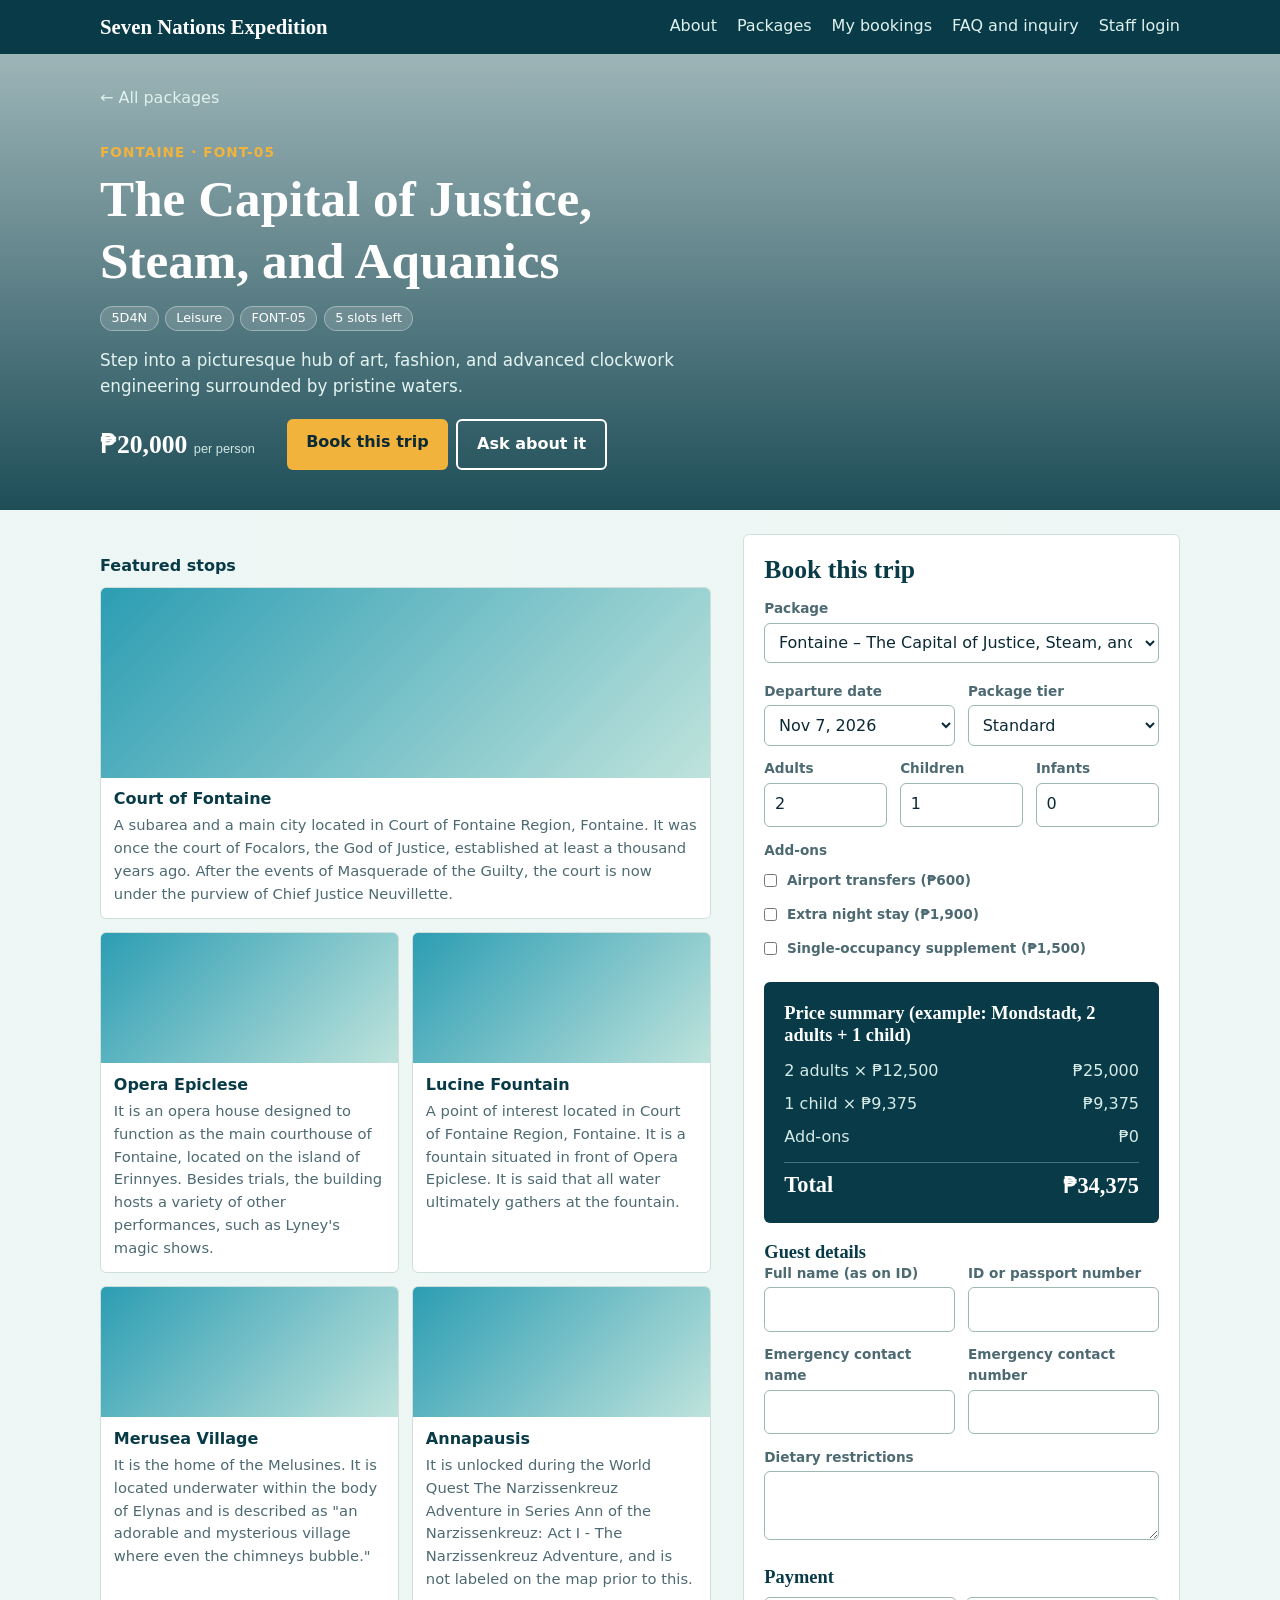
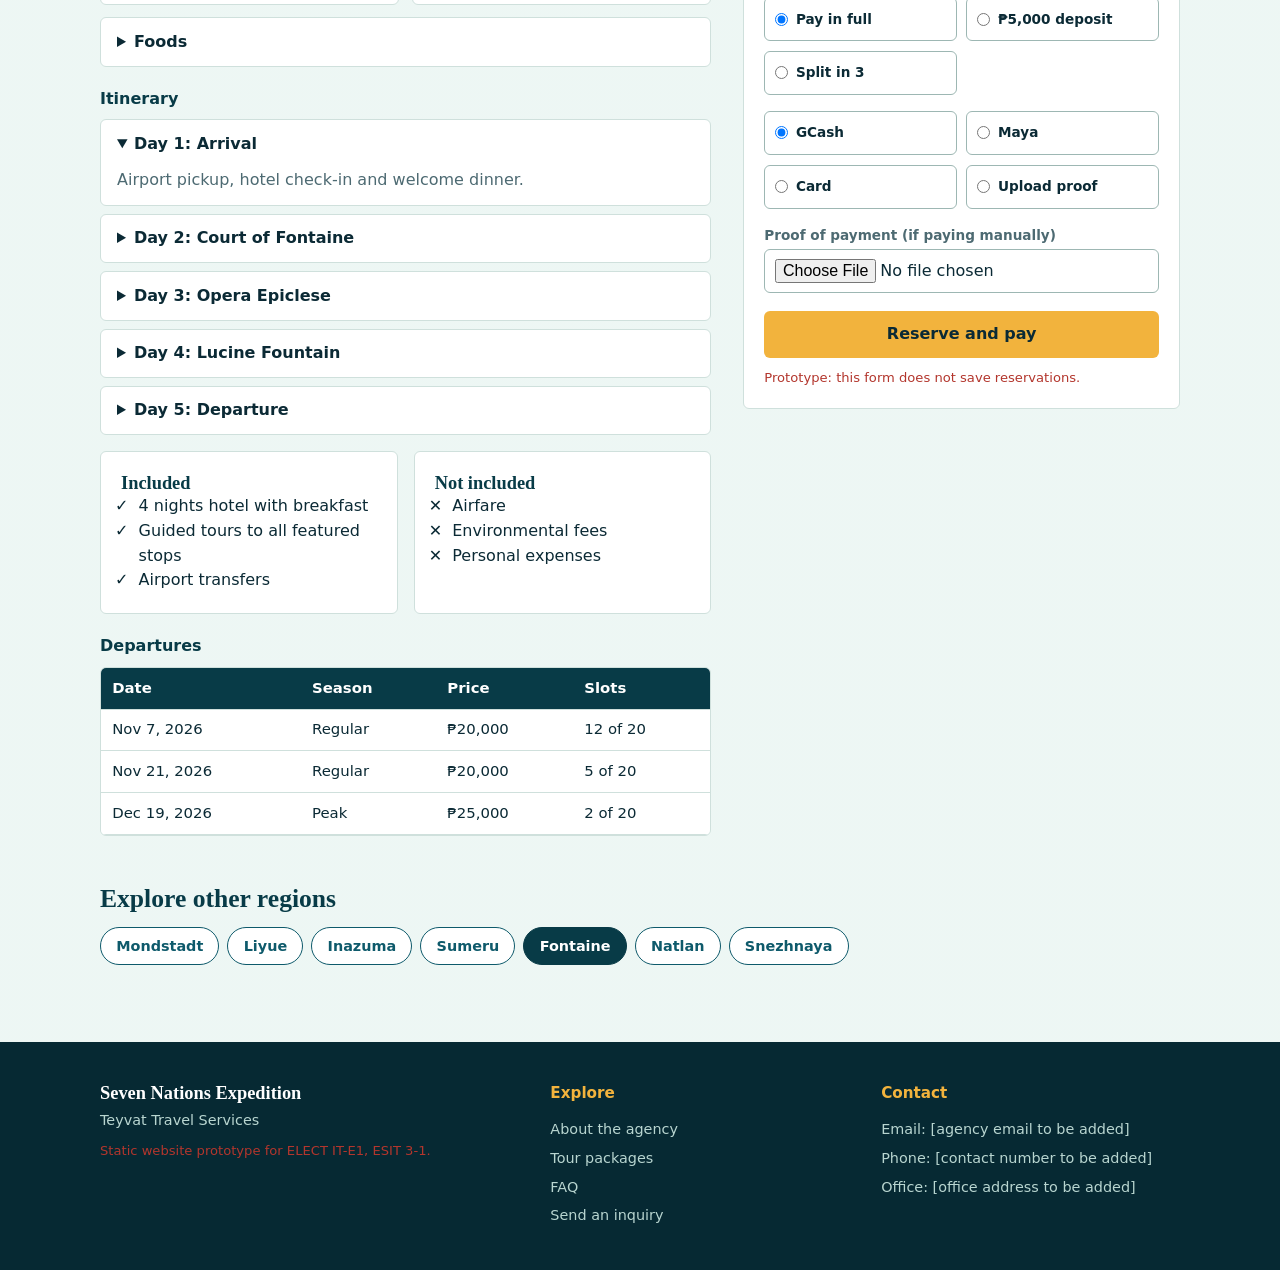
==== html/fontaine.html @ 031ceb51 "Add files via upload" ====
<!DOCTYPE html>
<html lang="en">
<head>
<meta charset="utf-8">
<meta name="viewport" content="width=device-width, initial-scale=1, viewport-fit=cover">
<meta name="theme-color" content="#083b47">
<title>Fontaine: The Capital of Justice, Steam, and Aquanics – Seven Nations Expedition</title>
<link rel="stylesheet" href="../css/style.css">
</head>
<body>

<!-- ======================================================= 1. HEADER -->
<header class="top"><div class="wrap">
  <a class="brand" href="index.html">Seven Nations Expedition</a>
  <input type="checkbox" id="menu" class="toggle" aria-label="Toggle menu"><label for="menu" class="menu-btn">Menu</label>
  <nav id="nav" aria-label="Main">
    <a href="index.html#about">About</a>
    <a href="index.html#packages">Packages</a>
    <a href="index.html#bookings">My bookings</a>
    <a href="index.html#faq">FAQ and inquiry</a>
    <a href="admin.html">Staff login</a>
  </nav>
</div></header>

<main>

<!-- ======================================================= 2. REGION HERO + THEME MUSIC -->
<div class="region-hero" style="--hero:url('../image/cjsa.jpg')"><div class="wrap">
  <a class="back" href="index.html#packages">← All packages</a>
  <p class="eyebrow">Fontaine · FONT-05</p>
  <h1>The Capital of Justice, Steam, and Aquanics</h1>
  <div class="tags"><span class="tag">5D4N</span><span class="tag">Leisure</span><span class="tag">FONT-05</span><span class="tag">5 slots left</span></div>
  <p class="lead">Step into a picturesque hub of art, fashion, and advanced clockwork engineering surrounded by pristine waters.</p>
  <div class="hero-row">
    <div class="price">₱20,000 <small>per person</small></div>
    <div class="actions"><a class="btn" href="#book">Book this trip</a><a class="btn alt light" href="index.html#inquiry">Ask about it</a></div>
  </div>
</div></div>

<!-- ======================================================= 3. TRIP DETAILS + BOOKING -->
<section><div class="wrap two">
  <div class="content">
    
      
      
      
      <h4>Featured stops</h4>
      <ul class="spots">
        <li class="spot"><div class="ph" style="--img:url('../image/fontaine-1.jpg')" role="img" aria-label="Court of Fontaine"></div><div class="cap"><h4>Court of Fontaine</h4><p>A subarea and a main city located in Court of Fontaine Region, Fontaine. It was once the court of Focalors, the God of Justice, established at least a thousand years ago. After the events of Masquerade of the Guilty, the court is now under the purview of Chief Justice Neuvillette.</p></div></li>
        <li class="spot"><div class="ph" style="--img:url('../image/fontaine-2.jpg')" role="img" aria-label="Opera Epiclese"></div><div class="cap"><h4>Opera Epiclese</h4><p>It is an opera house designed to function as the main courthouse of Fontaine, located on the island of Erinnyes. Besides trials, the building hosts a variety of other performances, such as Lyney's magic shows.</p></div></li>
        <li class="spot"><div class="ph" style="--img:url('../image/fontaine-3.jpg')" role="img" aria-label="Lucine Fountain"></div><div class="cap"><h4>Lucine Fountain</h4><p>A point of interest located in Court of Fontaine Region, Fontaine. It is a fountain situated in front of Opera Epiclese. It is said that all water ultimately gathers at the fountain.</p></div></li>
        <li class="spot"><div class="ph" style="--img:url('../image/fontaine-4.jpg')" role="img" aria-label="Merusea Village"></div><div class="cap"><h4>Merusea Village</h4><p>It is the home of the Melusines. It is located underwater within the body of Elynas and is described as "an adorable and mysterious village where even the chimneys bubble."</p></div></li>
        <li class="spot"><div class="ph" style="--img:url('../image/fontaine-5.jpg')" role="img" aria-label="Annapausis"></div><div class="cap"><h4>Annapausis</h4><p>It is unlocked during the World Quest The Narzissenkreuz Adventure in Series Ann of the Narzissenkreuz: Act I - The Narzissenkreuz Adventure, and is not labeled on the map prior to this.</p></div></li>
      </ul>
      <details class="morephotos"><summary>Foods</summary><div class="thumbs"><figure class="food-item"><span class="th" aria-hidden="true" style="--img:url('../image/fontaine-6.jpg')"></span><figcaption>Fontaine Aspic</figcaption></figure><figure class="food-item"><span class="th" aria-hidden="true" style="--img:url('../image/fontaine-7.jpg')"></span><figcaption>Rainbow Macarons</figcaption></figure><figure class="food-item"><span class="th" aria-hidden="true" style="--img:url('../image/fontaine-8.jpg')"></span><figcaption>Fontainian Onion Soup</figcaption></figure><figure class="food-item"><span class="th" aria-hidden="true" style="--img:url('../image/fontaine-9.jpg')"></span><figcaption>Fish and Chips</figcaption></figure><figure class="food-item"><span class="th" aria-hidden="true" style="--img:url('../image/fontaine-10.jpg')"></span><figcaption>Fonta</figcaption></figure><figure class="food-item"><span class="th" aria-hidden="true" style="--img:url('../image/fontaine-11.jpg')"></span><figcaption>Crepes Suzette</figcaption></figure></div></details>
      <h4>Itinerary</h4>
      <details open=""><summary>Day 1: Arrival</summary><p>Airport pickup, hotel check-in and welcome dinner.</p></details>
      <details><summary>Day 2: Court of Fontaine</summary><p>Guided visit to Court of Fontaine with lunch.</p></details>
      <details><summary>Day 3: Opera Epiclese</summary><p>Guided visit to Opera Epiclese.</p></details>
      <details><summary>Day 4: Lucine Fountain</summary><p>Guided visit to Lucine Fountain and free evening.</p></details>
      <details><summary>Day 5: Departure</summary><p>Breakfast, then airport drop-off.</p></details>
      <div class="inc">
        <div class="card"><h3>Included</h3><ul class="list yes"><li>4 nights hotel with breakfast</li><li>Guided tours to all featured stops</li><li>Airport transfers</li></ul></div>
        <div class="card"><h3>Not included</h3><ul class="list no"><li>Airfare</li><li>Environmental fees</li><li>Personal expenses</li></ul></div>
      </div>
      <h4>Departures</h4>
      <div class="scroll"><table><thead><tr><th>Date</th><th>Season</th><th>Price</th><th>Slots</th></tr></thead><tbody><tr><td>Nov 7, 2026</td><td>Regular</td><td>₱20,000</td><td>12 of 20</td></tr><tr><td>Nov 21, 2026</td><td>Regular</td><td>₱20,000</td><td>5 of 20</td></tr><tr><td>Dec 19, 2026</td><td>Peak</td><td>₱25,000</td><td>2 of 20</td></tr></tbody></table></div>
    
  </div>
  <aside class="card" id="book" aria-labelledby="bk">
    <h2 id="bk">Book this trip</h2>
    <form id="bookForm" action="#book">
      <label for="pk">Package</label>
      <select id="pk"><option value="mond">Mondstadt – The City of Freedom Expedition (₱12,500)</option><option value="liyue">Liyue – The Harbor of Stone and Commerce (₱15,000)</option><option value="inazuma">Inazuma – The Realm of Eternal Thunder (₱18,000)</option><option value="sumeru">Sumeru – The City of Wisdom &amp; Rainforest Retreat (₱14,000)</option><option value="fontaine" selected>Fontaine – The Capital of Justice, Steam, and Aquanics (₱20,000)</option><option value="natlan">Natlan – The Land of Ash, Hot Springs, and Valor (₱16,500)</option><option value="snezhnaya">Snezhnaya – The Eternal White Tundra (₱22,000)</option></select>

      <div class="f2 mt">
        <div><label for="dep">Departure date</label><select id="dep"><option value="Nov 7, 2026">Nov 7, 2026</option><option value="Nov 21, 2026">Nov 21, 2026</option><option value="Dec 19, 2026">Dec 19, 2026 (peak)</option></select></div>
        <div><label for="tier">Package tier</label>
          <select id="tier">
            <option value="0">Standard</option>
            <option value="1800">Comfort (+₱1,800)</option>
            <option value="3500">Premium (+₱3,500)</option>
          </select></div>
      </div>

      <div class="f3">
        <div><label for="ad">Adults</label>
          <input id="ad" type="number" inputmode="numeric" min="1" value="2"></div>
        <div><label for="ch">Children</label>
          <input id="ch" type="number" inputmode="numeric" min="0" value="1"></div>
        <div><label for="in">Infants</label>
          <input id="in" type="number" inputmode="numeric" min="0" value="0"></div>
      </div>

      <label>Add-ons</label>
      <div class="check"><input type="checkbox" id="a1" data-price="600"><label for="a1">Airport transfers (₱600)</label></div>
      <div class="check"><input type="checkbox" id="a2" data-price="1900"><label for="a2">Extra night stay (₱1,900)</label></div>
      <div class="check"><input type="checkbox" id="a3" data-price="1500"><label for="a3">Single-occupancy supplement (₱1,500)</label></div>

      <div class="sum">
        <h3>Price summary (example: Mondstadt, 2 adults + 1 child)</h3>
        <div class="row"><span>2 adults × ₱12,500</span><span>₱25,000</span></div>
        <div class="row"><span>1 child × ₱9,375</span><span>₱9,375</span></div>
        <div class="row"><span>Add-ons</span><span>₱0</span></div>
        <div class="row tot"><span>Total</span><span>₱34,375</span></div>
      </div>

      <h3 class="mt">Guest details</h3>
      <div class="f2">
        <div><label for="gn">Full name (as on ID)</label><input id="gn" autocomplete="name"></div>
        <div><label for="pp">ID or passport number</label><input id="pp"></div>
      </div>
      <div class="f2">
        <div><label for="ec">Emergency contact name</label><input id="ec"></div>
        <div><label for="ep">Emergency contact number</label><input id="ep" type="tel" inputmode="tel"></div>
      </div>
      <label for="diet">Dietary restrictions</label>
      <textarea id="diet" rows="2"></textarea>

      <h3 class="mt">Payment</h3>
      <div class="pay">
        <label><input type="radio" name="plan" checked> Pay in full</label>
        <label><input type="radio" name="plan"> ₱5,000 deposit</label>
        <label><input type="radio" name="plan"> Split in 3</label>
      </div>
      <div class="pay">
        <label><input type="radio" name="m" checked> GCash</label>
        <label><input type="radio" name="m"> Maya</label>
        <label><input type="radio" name="m"> Card</label>
        <label><input type="radio" name="m"> Upload proof</label>
      </div>
      <label for="proof">Proof of payment (if paying manually)</label>
      <input id="proof" type="file" accept="image/*,.pdf">

      <button class="btn block mt" type="submit">Reserve and pay</button>
      <p class="notice sm">Prototype: this form does not save reservations.</p>
    </form>
  </aside>
</div></section>

<!-- ======================================================= 4. OTHER REGIONS -->
<section id="regions"><div class="wrap">
  <h2>Explore other regions</h2>
  <nav class="chips" aria-label="Regions">
      <a class="chip" href="mondstadt.html">Mondstadt</a>
      <a class="chip" href="liyue.html">Liyue</a>
      <a class="chip" href="inazuma.html">Inazuma</a>
      <a class="chip" href="sumeru.html">Sumeru</a>
      <a class="chip" aria-current="page" href="fontaine.html">Fontaine</a>
      <a class="chip" href="natlan.html">Natlan</a>
      <a class="chip" href="snezhnaya.html">Snezhnaya</a>
  </nav>
</div></section>
</main>

<!-- ======================================================= 5. FOOTER -->
<footer class="sitefoot"><div class="wrap footgrid">
  <div>
    <h3>Seven Nations Expedition</h3>
    <p>Teyvat Travel Services</p>
    <p class="notice sm">Static website prototype for ELECT IT-E1, ESIT 3-1.</p>
  </div>
  <div>
    <h4>Explore</h4>
    <a href="index.html#about">About the agency</a>
    <a href="index.html#packages">Tour packages</a>
    <a href="index.html#faq">FAQ</a>
    <a href="index.html#inquiry">Send an inquiry</a>
  </div>
  <div>
    <h4>Contact</h4>
    <a href="#">Email: [agency email to be added]</a>
    <a href="#">Phone: [contact number to be added]</a>
    <a href="#">Office: [office address to be added]</a>
  </div>
</div></footer>

<!-- ======================================================= 6. MOBILE HELPERS -->
<nav class="dock" aria-label="Quick actions">
  <a href="index.html">Home</a>
  <a href="#book">Book</a>
  <a href="#regions">Regions</a>
  <a href="index.html#inquiry">Inquire</a>
</nav>
<a class="totop" href="#" aria-label="Back to top">↑</a>
</body>
</html>
---- css/style.css ----
/* ==========================================================================
   Seven Nations Expedition: shared stylesheet (customer portal + staff console)

    1.  Design tokens
    2.  Reset and base
    3.  Typography
    4.  Layout helpers
    5.  Components (buttons, forms, cards, tables, badges, tags, chips, accordions)
    6.  Header and hero
    7.  About
    8.  Packages
    9.  Trip details and booking (used on the region pages)
   10.  FAQ and inquiry
   11.  Footer
   12.  Mobile helpers (menu, bottom bar, back-to-top)
   13.  Staff console (admin.html)
   14.  Responsive
   15.  Reduced motion
   16.  CSS-only interactions (search filter)
   17.  Region landing pages (hero, floating music button)
   ========================================================================== */


/* 1. Design tokens
   ========================================================================== */
:root {
  --ink:    #0b2a35;
  --deep:   #083b47;
  --lagoon: #0e5a6b;
  --foam:   #fff4e0;
  --sun:    #f2b33d;
  --line:   #cfe0dc;
  --mute:   #4d6a72;

  --ok:   #1d7a4d;
  --warn: #a86b00;
  --bad:  #b3362d;

  --r: 6px;
  --tap: 44px;                                  
}


/* 2. Reset and base
   ========================================================================== */
* { box-sizing: border-box; margin: 0; }

html { scroll-behavior: smooth; }

body {
  font: 16px/1.55 "Segoe UI", system-ui, sans-serif;
  color: var(--ink);
  background:
    linear-gradient(rgba(234, 245, 242, .85), rgba(234, 245, 242, .85)),
    url("../image/hero.jpg") center / cover fixed;
}

a { color: var(--lagoon); }
img { max-width: 100%; }

:focus-visible { outline: 3px solid var(--sun); outline-offset: 2px; }

.sr-only {
  position: absolute; width: 1px; height: 1px; padding: 0; margin: -1px;
  overflow: hidden; clip: rect(0, 0, 0, 0); white-space: nowrap; border: 0;
}


/* 3. Typography
   ========================================================================== */
h1, h2, h3 {
  font-family: Georgia, "Times New Roman", serif;
  line-height: 1.2;
  color: var(--deep);
}
h1 { font-size: clamp(2rem, 5vw, 3.2rem); }
h2 { font-size: 1.6rem; margin-bottom: .8rem; }
h3 { font-size: 1.15rem; }
h4 { font-size: 1rem; color: var(--deep); margin: 1.25rem 0 .5rem; }


/* 4. Layout helpers
   ========================================================================== */
.wrap { max-width: 1120px; margin: 0 auto; padding: 0 1.25rem; }
section { padding: 1.5rem 0; }

.two   { display: grid; grid-template-columns: 1.4fr 1fr; gap: 2rem; align-items: start; }   /* main + sidebar */
.split { display: grid; grid-template-columns: 1.7fr 1fr; gap: 2rem; align-items: start; }   /* text + side card */
.two > *, .split > * { min-width: 0; }

.f2 { display: grid; grid-template-columns: 1fr 1fr;         gap: .8rem; margin-bottom: .8rem; }
.f3 { display: grid; grid-template-columns: repeat(3, 1fr);  gap: .8rem; margin-bottom: .8rem; }

.bar { display: flex; justify-content: space-between; align-items: center; gap: 1rem; flex-wrap: wrap; }

.mt { margin-top: 1.1rem; }

/* Hidden checkbox used for CSS-only toggles (menu, saved, filters) */
.toggle {
  position: absolute;
  top: 0;
  left: 0;
  width: 1px;
  height: 1px;
  margin: 0;
  overflow: hidden;
  opacity: 0;
  pointer-events: none;
}


/* 5. Components
   ========================================================================== */

/* Buttons */
.btn {
  display: inline-block;
  border: 0;
  border-radius: var(--r);
  background: var(--sun);
  color: var(--ink);
  font: inherit;
  font-weight: 600;
  padding: .7rem 1.2rem;
  cursor: pointer;
  text-decoration: none;
  text-align: center;
}
.btn:hover { background: #ffc75a; }
.btn.alt   { background: transparent; border: 2px solid var(--lagoon); color: var(--lagoon); }
.btn.alt:hover { background: rgba(14, 90, 107, .08); }
.btn:focus { outline: 3px solid var(--sun); outline-offset: 2px; }
.btn.sm    { padding: .3rem .7rem; font-size: .88rem; }
.btn.block { display: block; width: 100%; }

/* Form fields */
label { display: block; font-size: .85rem; font-weight: 600; color: var(--mute); margin-bottom: .2rem; }

input, select, textarea {
  width: 100%;
  font: inherit;
  padding: .55rem .6rem;
  border: 1px solid #9db7b3;
  border-radius: var(--r);
  background: #fff;
  color: var(--ink);
}

.check { display: flex; gap: .6rem; align-items: center; padding: .4rem 0; }
.check input { width: auto; }
.check label { margin: 0; }

/* Cards */
.card {
  background: #fff;
  border: 1px solid var(--line);
  border-radius: var(--r);
  padding: 1.25rem;
}
.card.stat {
  padding: 1.5rem 1.75rem;
  min-height: 120px;
}
.stat-revenue {
  background:
    linear-gradient(rgba(255, 255, 255, .78), rgba(255, 255, 255, .78)),
    url("../image/cof.jpg") center / cover no-repeat;
}
.stat-bookings {
  background:
    linear-gradient(rgba(255, 255, 255, .78), rgba(255, 255, 255, .78)),
    url("../image/hsc.jpg") center / cover no-repeat;
}
.stat-balances {
  background:
    linear-gradient(rgba(255, 255, 255, .78), rgba(255, 255, 255, .78)),
    url("../image/inazuma-12.jpg") center / cover no-repeat;
}
.stat-occupancy {
  background:
    linear-gradient(rgba(255, 255, 255, .78), rgba(255, 255, 255, .78)),
    url("../image/cwrr.jpg") center / cover no-repeat;
}
.card.stat b { margin-bottom: .35rem; }

/* Tables */
table { width: 100%; border-collapse: collapse; background: #fff; font-size: .93rem; }
th, td { text-align: left; padding: .55rem .7rem; border-bottom: 1px solid var(--line); }
th { background: var(--deep); color: #fff; font-weight: 600; }
.scroll { overflow-x: auto; border: 1px solid var(--line); border-radius: var(--r); }

/* Status badges */
.st { font-size: .8rem; font-weight: 600; padding: .15rem .6rem; border-radius: 99px; white-space: nowrap; }
.st.ok   { background: #d5efe0; color: var(--ok); }
.st.wait { background: #fbe8c0; color: var(--warn); }
.st.bad  { background: #f6d5d1; color: var(--bad); }
.st.done { background: #dbe3f5; color: #2f4a9b; }

/* Tags */
.tags { display: flex; gap: .4rem; flex-wrap: wrap; }
.tag  { font-size: .8rem; background: var(--foam); border: 1px solid var(--line); border-radius: 99px; padding: .1rem .65rem; white-space: nowrap; }

/* Chips (swipeable pill row: quick filters and package tabs) */
.chips {
  display: flex;
  gap: .5rem;
  margin-bottom: 1rem;
  padding-bottom: .3rem;
  overflow-x: auto;
  scroll-snap-type: x proximity;
  -webkit-overflow-scrolling: touch;
  scrollbar-width: thin;
}
.chip {
  display: inline-flex; align-items: center;
  flex: none;
  scroll-snap-align: start;
  min-height: 38px;
  padding: .3rem .95rem;
  border: 1px solid var(--lagoon);
  border-radius: 99px;
  background: #fff;
  color: var(--lagoon);
  font: inherit;
  font-size: .9rem;
  font-weight: 600;
  cursor: pointer;
}
.chip:hover { background: var(--foam); }
.toggle:checked + .chip { background: var(--deep); border-color: var(--deep); color: #fff; }
.chips a.chip { text-decoration: none; }
.chip[aria-current="page"] { background: var(--deep); border-color: var(--deep); color: #fff; }

/* Accordions (itinerary days, FAQ) */
details { border: 1px solid var(--line); border-radius: var(--r); margin-bottom: .5rem; background: #fff; }
summary { padding: .7rem 1rem; font-weight: 600; cursor: pointer; min-height: var(--tap); }
details p { padding: 0 1rem .8rem; color: var(--mute); }

/* Lists and misc */
ul.list { padding-left: 1.1rem; }
ul.yes  { list-style: "✓  "; }
ul.no   { list-style: "✕  "; }

.meter { height: 8px; min-width: 90px; background: var(--line); border-radius: 99px; overflow: hidden; }
.meter i { display: block; height: 100%; background: var(--lagoon); }

.notice { border-left: 3px solid var(--sun); padding-left: .8rem; font-size: .9rem; margin-top: 1rem; }
.notice.sm { border: 0; padding-left: 0; color: var(--bad); font-size: .82rem; margin-top: .6rem; }



/* 6. Header and hero
   ========================================================================== */
.top { background: var(--deep); color: #fff; }
.top .wrap { display: flex; align-items: center; justify-content: space-between; gap: 1rem; flex-wrap: wrap; padding-block: .9rem; }
.top nav { display: flex; gap: 1.25rem; flex-wrap: wrap; }
.top nav a { color: #dff1ee; text-decoration: none; }
.top nav a:hover { color: var(--sun); }

.brand { font: 700 1.3rem Georgia, serif; color: #fff; text-decoration: none; }

.hero {
  position: relative;
  overflow: hidden;
  padding: 3rem 0 2rem;
  color: #fff;
  background: url("../image/hero.jpg") center / cover no-repeat;
}
.hero::before {
  position: absolute;
  inset: 0;
  z-index: 1;
  background: linear-gradient(rgba(8, 59, 71, .55), rgba(8, 59, 71, .75));
  content: "";
  pointer-events: none;
}
.hero-video {
  position: absolute;
  inset: 0;
  width: 100%;
  height: 100%;
  object-fit: cover;
}
.hero .wrap {
  position: relative;
  z-index: 2;
  display: grid;
  grid-template-columns: minmax(0, 1fr) minmax(240px, 320px);
  gap: 1rem 2rem;
  align-items: center;
}
.hero-intro { grid-column: 1; }
.hero h1 { color: #fff; max-width: 16ch; }
.hero p  { max-width: 48ch; margin: .8rem 0 1.5rem; color: #d6ebe7; }

.hero-compass {
  position: relative;
  grid-column: 2;
  grid-row: 1;
  justify-self: center;
  width: min(100%, 320px);
  aspect-ratio: 1;
  container-type: inline-size;
  color: #fff;
}
.compass-orbit {
  position: absolute;
  top: 15%;
  left: 15%;
  width: 70%;
  height: 70%;
  border: 1.5px dashed rgba(255, 255, 255, .38);
  border-radius: 50%;
  pointer-events: none;
}
.compass-name {
  position: absolute;
  bottom: 22%;
  left: 50%;
  z-index: 5;
  color: #e6b254;
  font-family: Georgia, "Times New Roman", serif;
  font-size: clamp(10px, 4cqw, 18px);
  font-weight: 700;
  letter-spacing: .4em;
  text-shadow: 0 0 15px rgba(230, 178, 84, .5);
  transform: translateX(-50%);
  pointer-events: none;
}
.compass-node {
  position: absolute;
  z-index: 20;
  display: flex;
  width: 7%;
  aspect-ratio: 1;
  align-items: center;
  justify-content: center;
  border-radius: 50%;
  text-decoration: none;
  transform: translate(-50%, -50%);
  transition: transform .3s ease;
}
.compass-node:hover,
.compass-node:focus-visible { transform: translate(-50%, -50%) scale(1.15); }
.compass-dot {
  width: 72%;
  height: 72%;
  border-radius: 50%;
  background: var(--node-color);
  box-shadow: 0 0 10px var(--node-color), inset 0 0 4px rgba(255, 255, 255, .5);
  transition: box-shadow .3s ease;
}
.compass-node:hover .compass-dot,
.compass-node:focus-visible .compass-dot {
  box-shadow: 0 0 25px var(--node-color), 0 0 40px var(--node-color), inset 0 0 8px rgba(255, 255, 255, .8);
}
.compass-label {
  position: absolute;
  color: rgba(255, 255, 255, .95);
  font-size: clamp(9px, 3.2cqw, 12px);
  font-weight: 600;
  text-shadow: 1px 1px 3px rgba(0, 0, 0, .8);
  white-space: nowrap;
  pointer-events: none;
  transition: color .3s ease, text-shadow .3s ease;
}
.compass-node:hover .compass-label,
.compass-node:focus-visible .compass-label {
  color: #fff;
  text-shadow: 0 0 8px rgba(255, 255, 255, .8);
}
.compass-mondstadt { top: 15%; left: 50%; --node-color: #55c5b5; }
.compass-mondstadt .compass-label { bottom: calc(100% + 5px); left: 50%; transform: translateX(-50%); }
.compass-liyue { top: 32.6%; left: 80.2%; --node-color: #e6b254; }
.compass-liyue .compass-label { left: calc(100% + 5px); top: 50%; transform: translateY(-50%); }
.compass-inazuma { top: 67.4%; left: 80.2%; --node-color: #9e77cc; }
.compass-inazuma .compass-label { left: calc(100% + 5px); top: 50%; transform: translateY(-50%); }
.compass-sumeru { top: 83.8%; left: 59%; --node-color: #7fc279; }
.compass-sumeru .compass-label { top: calc(100% + 5px); left: calc(100% + 3px); }
.compass-fontaine { top: 83.8%; left: 41%; --node-color: #7faaf1; }
.compass-fontaine .compass-label { top: calc(100% + 5px); right: calc(100% + 3px); }
.compass-natlan { top: 50%; left: 15%; --node-color: #ea6b46; }
.compass-natlan .compass-label { right: calc(100% + 5px); top: 50%; transform: translateY(-50%); }
.compass-snezhnaya { top: 25.2%; left: 25.2%; --node-color: #b7d5f1; }
.compass-snezhnaya .compass-label { right: calc(100% + 5px); top: 50%; transform: translateY(-50%); }
.compass-needle {
  position: absolute;
  top: 50%;
  left: 50%;
  z-index: 10;
  width: 29%;
  aspect-ratio: 1;
  filter: drop-shadow(0 0 10px rgba(230, 178, 84, .4));
  pointer-events: none;
  transform: translate(-50%, -50%) rotate(0deg);
  transition: transform .4s cubic-bezier(.34, 1.56, .64, 1);
}
.compass-needle svg { display: block; width: 100%; height: 100%; }
.compass-mondstadt:hover ~ .compass-needle,
.compass-mondstadt:focus-visible ~ .compass-needle { transform: translate(-50%, -50%) rotate(0deg); }
.compass-liyue:hover ~ .compass-needle,
.compass-liyue:focus-visible ~ .compass-needle { transform: translate(-50%, -50%) rotate(60deg); }
.compass-inazuma:hover ~ .compass-needle,
.compass-inazuma:focus-visible ~ .compass-needle { transform: translate(-50%, -50%) rotate(120deg); }
.compass-sumeru:hover ~ .compass-needle,
.compass-sumeru:focus-visible ~ .compass-needle { transform: translate(-50%, -50%) rotate(165deg); }
.compass-fontaine:hover ~ .compass-needle,
.compass-fontaine:focus-visible ~ .compass-needle { transform: translate(-50%, -50%) rotate(195deg); }
.compass-natlan:hover ~ .compass-needle,
.compass-natlan:focus-visible ~ .compass-needle { transform: translate(-50%, -50%) rotate(270deg); }
.compass-snezhnaya:hover ~ .compass-needle,
.compass-snezhnaya:focus-visible ~ .compass-needle { transform: translate(-50%, -50%) rotate(315deg); }

.filter {
  position: relative;
  grid-column: 1 / -1;
  display: grid;
  grid-template-columns: repeat(auto-fit, minmax(150px, 1fr));
  gap: .8rem;
  align-items: end;
  padding: 1rem;
  color: var(--ink);
  border-radius: var(--r);
  box-shadow: 0 8px 24px rgba(8, 59, 71, .25);
  background:
    linear-gradient(rgba(255, 255, 255, .85), rgba(255, 255, 255, .85)),
    url("../image/db_bg.jpg") center / cover no-repeat;
}
.filter input, .filter select { height: 42px; }


/* 7. About
   ========================================================================== */
#about { padding: 1.75rem 0 .5rem; }
.prose p { color: var(--mute); margin-bottom: .8rem; max-width: 70ch; }
.points p { color: var(--mute); margin-bottom: .7rem; }
.points p:last-child { margin-bottom: 0; }
.points b { color: var(--deep); }
.director-profile {
  display: grid;
  grid-template-columns: 88px minmax(0, 1fr);
  align-items: center;
  gap: .75rem 1.25rem;
  width: 100%;
  margin: 0 auto;
  border: 0;
  background:
    linear-gradient(135deg, rgba(8, 59, 71, .94), rgba(14, 90, 107, .9)),
    url("../image/comp7nations.jpg") center / cover no-repeat;
  color: #dff1ee;
}
.director-profile > div:last-child { min-width: 0; }
.director-profile .director-photo {
  width: 88px;
  height: 88px;
  overflow: hidden;
  flex: none;
  border-radius: 50%;
  background: rgba(214, 235, 231, .9);
}
.director-photo svg { display: block; width: 100%; height: 100%; fill: var(--mute); }
.director-role { margin-bottom: .25rem; color: var(--sun); font-weight: 700; }


/* 8. Packages
   ========================================================================== */
/* One full-width row per package keeps every region card and saved result readable */
.pkgs { display: grid; gap: 1rem; }

.pkg {
  display: flex;
  flex-direction: row;
  background: #fff;
  border: 1px solid var(--line);
  border-radius: var(--r);
  overflow: hidden;
}
.pkg .body { display: flex; flex-direction: column; gap: .65rem; flex: 1; padding: 1.1rem 1.2rem 1.2rem; }
.pkg h3 { font-size: 1.15rem; line-height: 1.3; }
.pkg p {
  font-size: .95rem;
  line-height: 1.6;
  color: var(--mute);
  display: -webkit-box;
  -webkit-line-clamp: 3;
  line-clamp: 3;                 /* standard version, silences the editor warning */
  -webkit-box-orient: vertical;
  overflow: hidden;
}

.pic {
  position: relative;
  display: flex;
  align-items: flex-end;
  flex: none;
  width: 38%;
  min-height: 190px;
  padding: .6rem .8rem;
  color: #fff;
  font-weight: 600;
  text-shadow: 0 1px 3px rgba(0, 0, 0, .55);
  background: linear-gradient(135deg, #2c9db3, #f2b33d);
}



.pic.d1 { background: url("../image/cof.jpg") center / auto 140% no-repeat; }
.pic.d2 { background: url("../image/hsc.jpg")  center / cover no-repeat; }
.pic.d3 { background: url("../image/inazuma-12.jpg")  center / cover no-repeat; }
.pic.d4 { background: url("../image/cwrr.jpg") center / cover no-repeat; }
.pic.d5 { background: url("../image/fontaine-12.jpeg") center / cover no-repeat; }
.pic.d6 { background: url("../image/lhv.jpg") center / auto 140% no-repeat; }
.pic.d7 { background: url("../image/ewt.jpg") center / auto 140% no-repeat; }

.save {
  position: absolute; top: .6rem; right: .6rem;
  display: flex; align-items: center; justify-content: center;
  width: 48px; height: 48px;
  border-radius: 50%;
  background: rgba(255, 255, 255, .92);
  color: #7f9aa0;
  font-size: 1.7rem; line-height: 1;
  cursor: pointer;
  text-shadow: none;
  box-shadow: 0 2px 6px rgba(0, 0, 0, .25);
  transition: transform .15s;
}
.save:hover { transform: scale(1.08); }
.toggle:checked + .save { color: var(--bad); }

.buy { display: flex; align-items: center; justify-content: space-between; gap: .8rem; margin-top: auto; padding-top: .6rem; border-top: 1px solid var(--line); }
.buy .btn { display: inline-flex; align-items: center; justify-content: center; text-align: center; white-space: nowrap; }
.price { font: 700 1.3rem Georgia, serif; color: var(--deep); white-space: nowrap; }
.price small { font: 400 .8rem "Segoe UI", sans-serif; color: var(--mute); }


/* 9. Trip details and booking
   ========================================================================== */
.dtitle { font-size: 1.35rem; }


.dintro { color: var(--mute); margin: .3rem 0 .8rem; }
.actions { display: flex; flex-wrap: wrap; gap: .5rem; }

/* Featured stops: list, photo on top, description below */
.spots { list-style: none; padding: 0; display: grid; grid-template-columns: 1fr 1fr; gap: .8rem; }
.spot  { background: #fff; border: 1px solid var(--line); border-radius: var(--r); overflow: hidden; }
.spot:first-child { grid-column: 1 / -1; }
.spot .ph {
  height: 130px;
  background: var(--img, none) center / cover no-repeat, linear-gradient(135deg, #2c9db3, #bfe3dc);
}
.spot:first-child .ph { height: 190px; }
.spot .cap { padding: .6rem .8rem .8rem; }
.spot h4 { margin: 0 0 .15rem; }
.spot p  { font-size: .92rem; color: var(--mute); }

.morephotos { margin-top: .8rem; }
.thumbs { display: grid; grid-template-columns: repeat(auto-fill, minmax(90px, 1fr)); gap: .4rem; padding: 0 .8rem .8rem; }
.th { display: block; height: 70px; border-radius: 4px; background: var(--img, none) center / cover no-repeat, linear-gradient(135deg, #2c9db3, #bfe3dc); }
.food-item { min-width: 0; }
.food-item figcaption { padding: .2rem .1rem 0; color: var(--mute); font-size: .72rem; line-height: 1.25; text-align: center; }

.inc { display: grid; grid-template-columns: 1fr 1fr; gap: 1rem; margin: 1rem 0; }

/* Price summary */
.sum { margin-top: 1rem; padding: 1.25rem; background: var(--deep); color: #fff; border-radius: var(--r); }
.sum h3 { margin-bottom: .6rem; color: #fff; }
.sum .row { display: flex; justify-content: space-between; gap: 1rem; padding: .25rem 0; color: #d6ebe7; }
.sum .tot { margin-top: .5rem; padding-top: .6rem; border-top: 1px solid #3f7683; font: 700 1.4rem Georgia, serif; color: #fff; }

/* Payment tiles */
.pay { display: grid; grid-template-columns: repeat(auto-fit, minmax(140px, 1fr)); gap: .6rem; margin: .6rem 0 1rem; }
.pay label { display: flex; gap: .5rem; align-items: center; margin: 0; padding: .6rem; min-height: var(--tap); border: 1px solid #9db7b3; border-radius: var(--r); color: var(--ink); cursor: pointer; }
.pay input { width: auto; }


/* 10. FAQ and inquiry (one section, side by side)
   ========================================================================== */
.helpgrid { display: grid; grid-template-columns: 1.3fr 1fr; gap: 2rem; align-items: start; }
.helpgrid > * { min-width: 0; }
.lead { color: var(--mute); margin-bottom: 1rem; }

.faqlist details { border: 0; border-bottom: 1px solid var(--line); border-radius: 0; background: none; margin: 0; }
.faqlist details:first-child { border-top: 1px solid var(--line); }
.faqlist summary { display: flex; justify-content: space-between; align-items: center; gap: 1rem; padding: 1rem .2rem; list-style: none; }
.faqlist summary::-webkit-details-marker { display: none; }
.faqlist details p { padding: 0 .2rem 1rem; }

.faqicon { flex: none; position: relative; width: 18px; height: 18px; }
.faqicon::before, .faqicon::after { content: ""; position: absolute; top: 50%; left: 50%; background: var(--sun); transform: translate(-50%, -50%); }
.faqicon::before { width: 14px; height: 2px; }
.faqicon::after  { width: 2px; height: 14px; transition: transform .15s; }
.faqlist details[open] .faqicon::after { transform: translate(-50%, -50%) rotate(90deg) scaleX(0); }

/* Inquiry panel sticks next to the FAQ while scrolling */
.inquiry { position: sticky; top: 1rem; background: var(--deep); border-color: var(--deep); color: #d6ebe7; }
.inquiry h2 { color: #fff; }
.katheryne-greeting {
  display: flex;
  align-items: flex-end;
  justify-content: center;
  gap: 1rem;
  min-height: 280px;
  margin: 0 0 1rem;
  overflow: hidden;
  border-bottom: 2px solid var(--lagoon);
  text-align: left;
}
.katheryne-portrait {
  flex: none;
  width: min(40%, 160px);
  height: 280px;
  object-fit: contain;
  object-position: bottom;
  filter: drop-shadow(0 2px 5px rgba(8, 59, 71, .25));
}
.katheryne-quote {
  margin-bottom: .35rem;
  color: var(--deep);
  font: 700 1.1rem/1.4 Georgia, "Times New Roman", serif;
}
.katheryne-attribution { color: var(--mute); font-size: .85rem; }
.katheryne-greeting > div { align-self: center; }
.inquiry label { color: #b8d5d0; margin-top: .8rem; }
.inquiry .btn  { margin-top: 1rem; }
.inquiry > p   { margin-bottom: .4rem; }


/* 11. Footer
   ========================================================================== */
.sitefoot { margin-top: 1.5rem; padding: 2.5rem 0; background: #062933; color: #b8d5d0; font-size: .9rem; }
.footgrid { display: grid; grid-template-columns: 1.4fr 1fr 1fr; gap: 2rem; }
.footgrid h3 { color: #fff; margin-bottom: .3rem; }
.footgrid h4 { color: var(--sun); font-size: .95rem; margin: 0 0 .6rem; }
.footgrid a  { display: block; color: #b8d5d0; text-decoration: none; padding: .2rem 0; }
.footgrid a:hover { color: var(--sun); }
.footgrid p  { margin: .2rem 0; }


/* 12. Mobile helpers
   ========================================================================== */
.menu-btn {
  position: relative;
  display: none;
  width: var(--tap);
  height: var(--tap);
  align-items: center;
  justify-content: center;
  cursor: pointer;
  padding: 0;
  border: 1px solid #3f7683;
  border-radius: var(--r);
  background: transparent;
  color: #fff;
}
.menu-btn::before {
  width: 22px;
  height: 2px;
  background: #fff;
  box-shadow: 0 -7px 0 #fff, 0 7px 0 #fff;
  content: "";
}

.dock { display: none; }

.totop {
  display: none;
  position: fixed; right: 1rem; bottom: 1rem; z-index: 20;
  width: var(--tap); height: var(--tap);
  border: 0; border-radius: 50%;
  background: var(--deep); color: #fff;
  align-items: center; justify-content: center;
  font-size: 1.2rem; text-decoration: none;
  box-shadow: 0 4px 12px rgba(0, 0, 0, .3);
}


/* 13. Staff console (admin.html)
   ========================================================================== */
.shell { display: grid; grid-template-columns: 230px 1fr; min-height: 100vh; }

.side {
  position: sticky; top: 0;
  height: 100vh;
  padding: 1.25rem;
  overflow-y: auto;
  color: #dff1ee;
  background:
    linear-gradient(rgba(8, 59, 71, .8), rgba(8, 59, 71, .8)),
    url("../image/db_bg.jpg") center / cover no-repeat;
}
.side .brand { display: block; margin-bottom: 1.5rem; }
.side a { display: block; padding: .5rem .7rem; border-radius: var(--r); color: #dff1ee; text-decoration: none; }
.side a:hover, .side a.on { background: var(--lagoon); }
.side .staff-menu-toggle, .side .burger { display: none; }
.side .home-link { margin-bottom: .5rem; border: 1px solid rgba(223, 241, 238, .35); }
.side small { display: block; margin: 1.2rem .7rem .3rem; color: #8fb8b3; }

.main { display: grid; gap: 1.75rem; align-content: start; min-width: 0; padding: 1.5rem; }
.main section { padding: 0; }
.booking-bar { justify-content: space-between; align-items: center; }
.booking-actions { display: flex; justify-content: flex-end; align-items: center; flex-wrap: wrap; gap: .5rem; margin-left: auto; }
.main .bar .btn.sm { display: inline-flex; align-items: center; justify-content: center; min-height: 44px; line-height: 1.3; }
.booking-actions select { height: 44px; min-height: 44px; }
.table-actions { display: flex; width: 100%; justify-content: flex-end; flex-wrap: wrap; gap: .4rem; }
.table-actions .btn { flex: none; }

.stats { display: grid; grid-template-columns: repeat(auto-fit, minmax(190px, 1fr)); gap: 1rem; }
.report-cards { align-items: stretch; }
.stat b { display: block; font: 700 1.7rem Georgia, serif; color: var(--deep); }
.stat span { color: var(--mute); font-size: .9rem; }

.bars { display: flex; align-items: flex-end; gap: .6rem; height: 140px; padding-top: .5rem; }
.bars div { position: relative; flex: 1; background: var(--lagoon); border-radius: 4px 4px 0 0; }
.bars span { position: absolute; bottom: -1.3rem; left: 0; right: 0; text-align: center; font-size: .75rem; color: var(--mute); }


/* 14. Responsive
   ========================================================================== */
@media (max-width: 1024px) {
  .hero .wrap { grid-template-columns: 1fr; }
  .hero-intro, .hero-compass, .filter { grid-column: 1; }
  .hero-compass { grid-row: auto; width: min(100%, 320px); }

  /* stack the two-column layouts */
  .two, .split, .helpgrid, .footgrid, .inc, .f2 { grid-template-columns: 1fr; }
  .inquiry { position: static; }
  .director-profile {
    grid-template-columns: 1fr;
    justify-items: center;
    gap: .9rem;
    margin: 0 auto;
    padding: 1.5rem;
    text-align: center;
  }
  .director-profile p:not(.director-role) { max-width: 38ch; }

  /* iOS ignores fixed backgrounds and zooms into small inputs */
  body { background-attachment: scroll; padding-bottom: calc(4.2rem + env(safe-area-inset-bottom)); }
  input, select, textarea { font-size: 16px; min-height: var(--tap); }
  textarea { min-height: 0; }
  .btn { min-height: var(--tap); line-height: 1.7; }
  .btn.sm { min-height: 38px; line-height: 1.4; }

  /* header: collapsible menu */
  .top { position: sticky; top: 0; z-index: 40; }
  .menu-btn { display: flex; align-items: center; }
  .top nav { display: none; width: 100%; flex-direction: column; gap: 0; }
  #menu:checked ~ nav { display: flex; }
  .top nav a { padding: .8rem 0; border-top: 1px solid #1c5563; }

  /* hero */
  .hero { padding: 2rem 0 1.25rem; }
  .filter { grid-template-columns: 1fr 1fr; }
  .filter button { grid-column: 1 / -1; }

  /* packages and stops */
  .pkg { flex: 1 1 100%; max-width: none; flex-direction: column; }
  .pkg .pic { width: 100%; height: 150px; min-height: 0; }
  .pkg .pic.d1, .pkg .pic.d6, .pkg .pic.d7 { background-size: 130% auto; }

  .spots { grid-template-columns: 1fr; }
  .spot .ph, .spot:first-child .ph { height: 170px; }

  /* bottom quick-action bar */
  .dock {
    position: fixed; left: 0; right: 0; bottom: 0; z-index: 30;
    display: grid; grid-template-columns: repeat(4, 1fr);
    padding-bottom: env(safe-area-inset-bottom);
    background: var(--deep);
    box-shadow: 0 -4px 12px rgba(0, 0, 0, .25);
  }
  .dock a { padding: .95rem .25rem; text-align: center; color: #dff1ee; font-size: .88rem; font-weight: 600; text-decoration: none; }
  .dock a:active { background: var(--lagoon); color: var(--sun); }
  .totop { display: flex; bottom: calc(4.6rem + env(safe-area-inset-bottom)); }

  /* staff console: 3-line menu button, tables become stacked cards */
  html { scroll-padding-top: 4.5rem; }
  .shell { grid-template-columns: 1fr; }
  .side {
    position: sticky; top: 0; z-index: 25;
    height: auto; max-height: 100vh;
    display: flex; flex-wrap: wrap; align-items: center; justify-content: space-between;
    padding: .4rem .9rem;
    overflow-y: auto;
    background: var(--deep);
  }
  .side .brand { margin: 0; font-size: 1.15rem; }
  .side .staff-menu-toggle { display: block; min-height: 0; }
  .side .burger {                       /* the three lines, pushed to the right */
    display: block; position: relative; flex: none; margin-left: auto;
    width: var(--tap); height: var(--tap); padding: 0;
    cursor: pointer;
  }
  .side .burger::before {
    content: ""; position: absolute; left: 11px; top: 14px;
    width: 22px; height: 2px; background: #fff;
    box-shadow: 0 7px 0 #fff, 0 14px 0 #fff;
  }
  .side nav { display: none; width: 100%; flex-direction: column; gap: .2rem; padding: .4rem 0 .6rem; }
  .staff-menu-toggle:checked ~ nav { display: flex; }
  .staff-menu-toggle:focus-visible + .burger { outline: 3px solid var(--sun); outline-offset: 2px; }
  .side nav a { display: flex; align-items: center; min-height: var(--tap); }
  .side .home-link { color: #fff; border-color: rgba(223, 241, 238, .35); }
  .side small { display: none; }

  .main { gap: 1.5rem; padding: 1rem .9rem 1.5rem; }
  .main > section { min-width: 0; }
  .stats { grid-template-columns: 1fr 1fr; gap: .7rem; }
  .card.stat { min-height: 0; padding: 1rem; }
  .stat b { font-size: 1.35rem; }
  .main .f3 { grid-template-columns: 1fr; }

  /* Tables: each row becomes a card, so everything is visible without swiping */
  .main .scroll { overflow: visible; border: 0; background: none; }
  .main table, .main tbody, .main tr, .main td { display: block; width: 100%; }
  .main thead { position: absolute; width: 1px; height: 1px; overflow: hidden; clip: rect(0, 0, 0, 0); }
  .main tr { margin-bottom: .8rem; padding: .3rem .9rem; background: #fff; border: 1px solid var(--line); border-radius: var(--r); }
  .main td { display: flex; flex-wrap: wrap; align-items: center; justify-content: space-between; gap: .4rem .8rem; padding: .55rem 0; text-align: right; }
  .main td:last-child { border-bottom: 0; }
  .main td[data-label]::before { content: attr(data-label); flex: none; font-weight: 600; color: var(--mute); text-align: left; }
  .main td .meter { flex: 1; max-width: 160px; }
  .main td[data-label="Actions"], .main td[data-label="Decision"] { display: flex; justify-content: flex-end; }
  .main td[data-label="Actions"]::before, .main td[data-label="Decision"]::before { flex: 1 0 100%; }
  .table-actions { justify-content: flex-end; }

  /* Bigger and roomier buttons */
  .main .btn.sm {
    display: inline-flex; align-items: center; justify-content: center;
    min-height: var(--tap); padding: .5rem 1.1rem;
    font-size: .95rem; line-height: 1.2; text-align: center;
  }
  .main td:has(> .table-actions) { gap: .6rem; padding: .8rem 0; }
  .main .bar > div { display: flex; flex-wrap: wrap; gap: .6rem; width: 100%; }
  .main .bar > div > * { flex: 1 1 140px; }
  .booking-bar { align-items: center; }
  .booking-actions { justify-content: flex-end; }
  .main .bar > .booking-actions { width: auto; margin-left: auto; }
  .main .bar > .booking-actions > * { flex: 0 1 auto; }
}

@media (max-width: 600px) {
  .f3 { gap: .5rem; }
  .filter { grid-template-columns: 1fr; }
  .director-profile { margin-top: 1rem; }
  .hero-video {
    object-fit: cover;
    object-position: calc(100% + 950px) 100%;
    transform: translateY(-150px) scale(1.3);
  }
  h2 { font-size: 1.4rem; }
}


/* 15. Reduced motion
   ========================================================================== */
@media (prefers-reduced-motion: reduce) {
  html { scroll-behavior: auto; }
  * { transition: none !important; }
}

/* 16a. Search filter: the selects in the hero hide non-matching cards */
body:has(#dest option[value="Mondstadt"]:checked) .pkg:not([data-nation="Mondstadt"]) { display: none; }
body:has(#dest option[value="Liyue"]:checked) .pkg:not([data-nation="Liyue"]) { display: none; }
body:has(#dest option[value="Inazuma"]:checked) .pkg:not([data-nation="Inazuma"]) { display: none; }
body:has(#dest option[value="Sumeru"]:checked) .pkg:not([data-nation="Sumeru"]) { display: none; }
body:has(#dest option[value="Fontaine"]:checked) .pkg:not([data-nation="Fontaine"]) { display: none; }
body:has(#dest option[value="Natlan"]:checked) .pkg:not([data-nation="Natlan"]) { display: none; }
body:has(#dest option[value="Snezhnaya"]:checked) .pkg:not([data-nation="Snezhnaya"]) { display: none; }
body:has(#bud option[value="low"]:checked) .pkg:not([data-bud="low"]) { display: none; }
body:has(#bud option[value="mid"]:checked) .pkg:not([data-bud="mid"]) { display: none; }
body:has(#bud option[value="high"]:checked) .pkg:not([data-bud="high"]) { display: none; }
body:has(#dur option[value="3D2N"]:checked) .pkg:not([data-dur="3D2N"]) { display: none; }
body:has(#dur option[value="4D3N"]:checked) .pkg:not([data-dur="4D3N"]) { display: none; }
body:has(#dur option[value="3D3N"]:checked) .pkg:not([data-dur="3D3N"]) { display: none; }
body:has(#dur option[value="5D4N"]:checked) .pkg:not([data-dur="5D4N"]) { display: none; }
body:has(#style option[value="Nature"]:checked) .pkg:not([data-style="Nature"]) { display: none; }
body:has(#style option[value="Culinary"]:checked) .pkg:not([data-style="Culinary"]) { display: none; }
body:has(#style option[value="Culture"]:checked) .pkg:not([data-style="Culture"]) { display: none; }
body:has(#style option[value="Adventure"]:checked) .pkg:not([data-style="Adventure"]) { display: none; }
body:has(#style option[value="Leisure"]:checked) .pkg:not([data-style="Leisure"]) { display: none; }
body:has(#style option[value="Winter"]:checked) .pkg:not([data-style="Winter"]) { display: none; }
body:has(#onlysaved:checked) .pkg:not(:has(.toggle:checked)) { display: none; }


/* 17. Region landing page
   ========================================================================== */
.region-hero {
  padding: 1.5rem 0 2.5rem;
  color: #fff;
  background:
    linear-gradient(rgba(8, 59, 71, .35), rgba(8, 59, 71, .9)),
    var(--hero) center / cover no-repeat;
}
.region-hero h1 { max-width: 20ch; margin: .3rem 0 .9rem; color: #fff; }
.region-hero .lead { max-width: 60ch; margin: 1rem 0 1.25rem; color: #e4f3f0; font-size: 1.05rem; }
.region-hero .tag { background: rgba(255, 255, 255, .15); border-color: rgba(255, 255, 255, .35); color: #fff; }
.region-hero .price { color: #fff; font-size: 1.6rem; }
.region-hero .price small { color: #cfe6e2; }
.region-hero .btn.alt { border-color: #fff; color: #fff; }
.region-hero .btn.alt:hover { background: rgba(255, 255, 255, .15); }

.back { display: inline-block; padding: .5rem 0; color: #dff1ee; text-decoration: none; }
.back:hover { color: var(--sun); }
.eyebrow { margin-top: 1.5rem; color: var(--sun); font-size: .85rem; font-weight: 600; letter-spacing: .08em; text-transform: uppercase; }
.hero-row { display: flex; flex-wrap: wrap; align-items: center; gap: 1rem 2rem; }

/* Keep region audio sources in the page without rendering native controls. */
.music-audio { display: none; }

#regions { 
  padding-bottom: 2rem; 
}
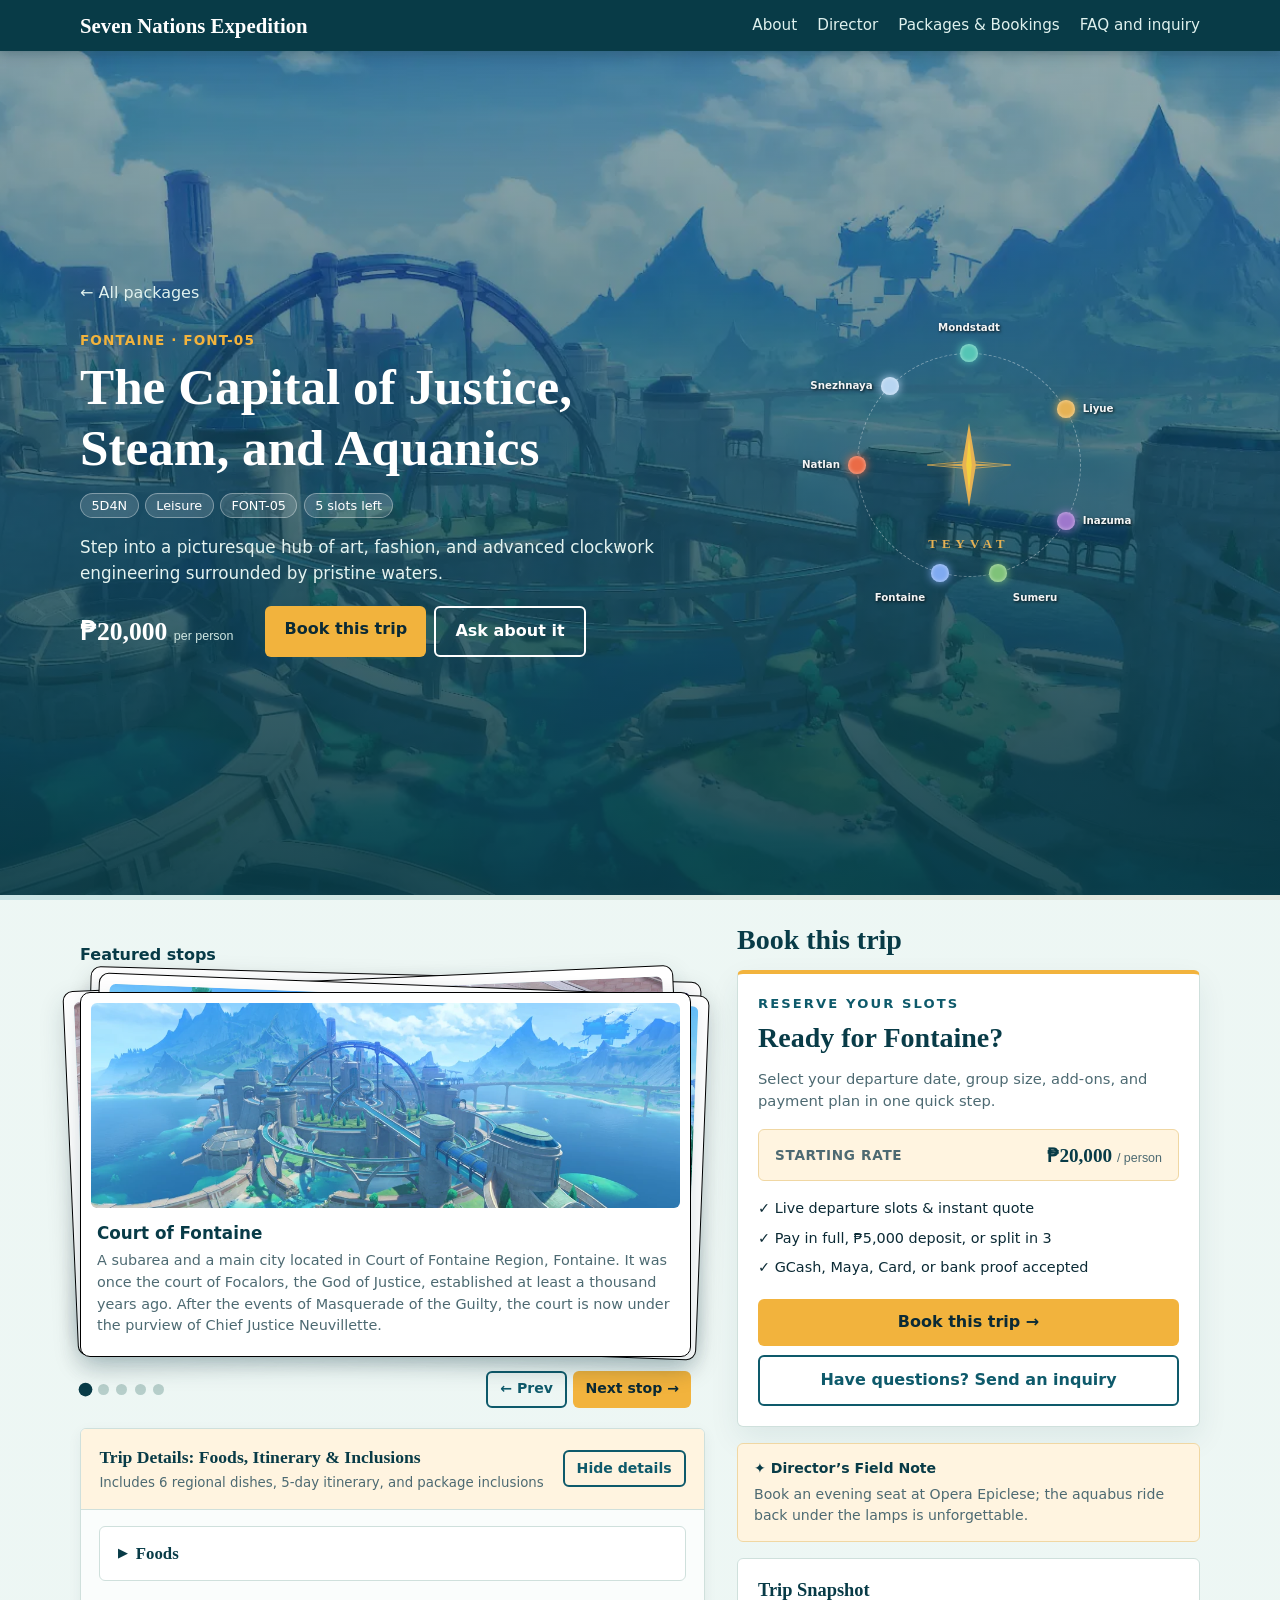
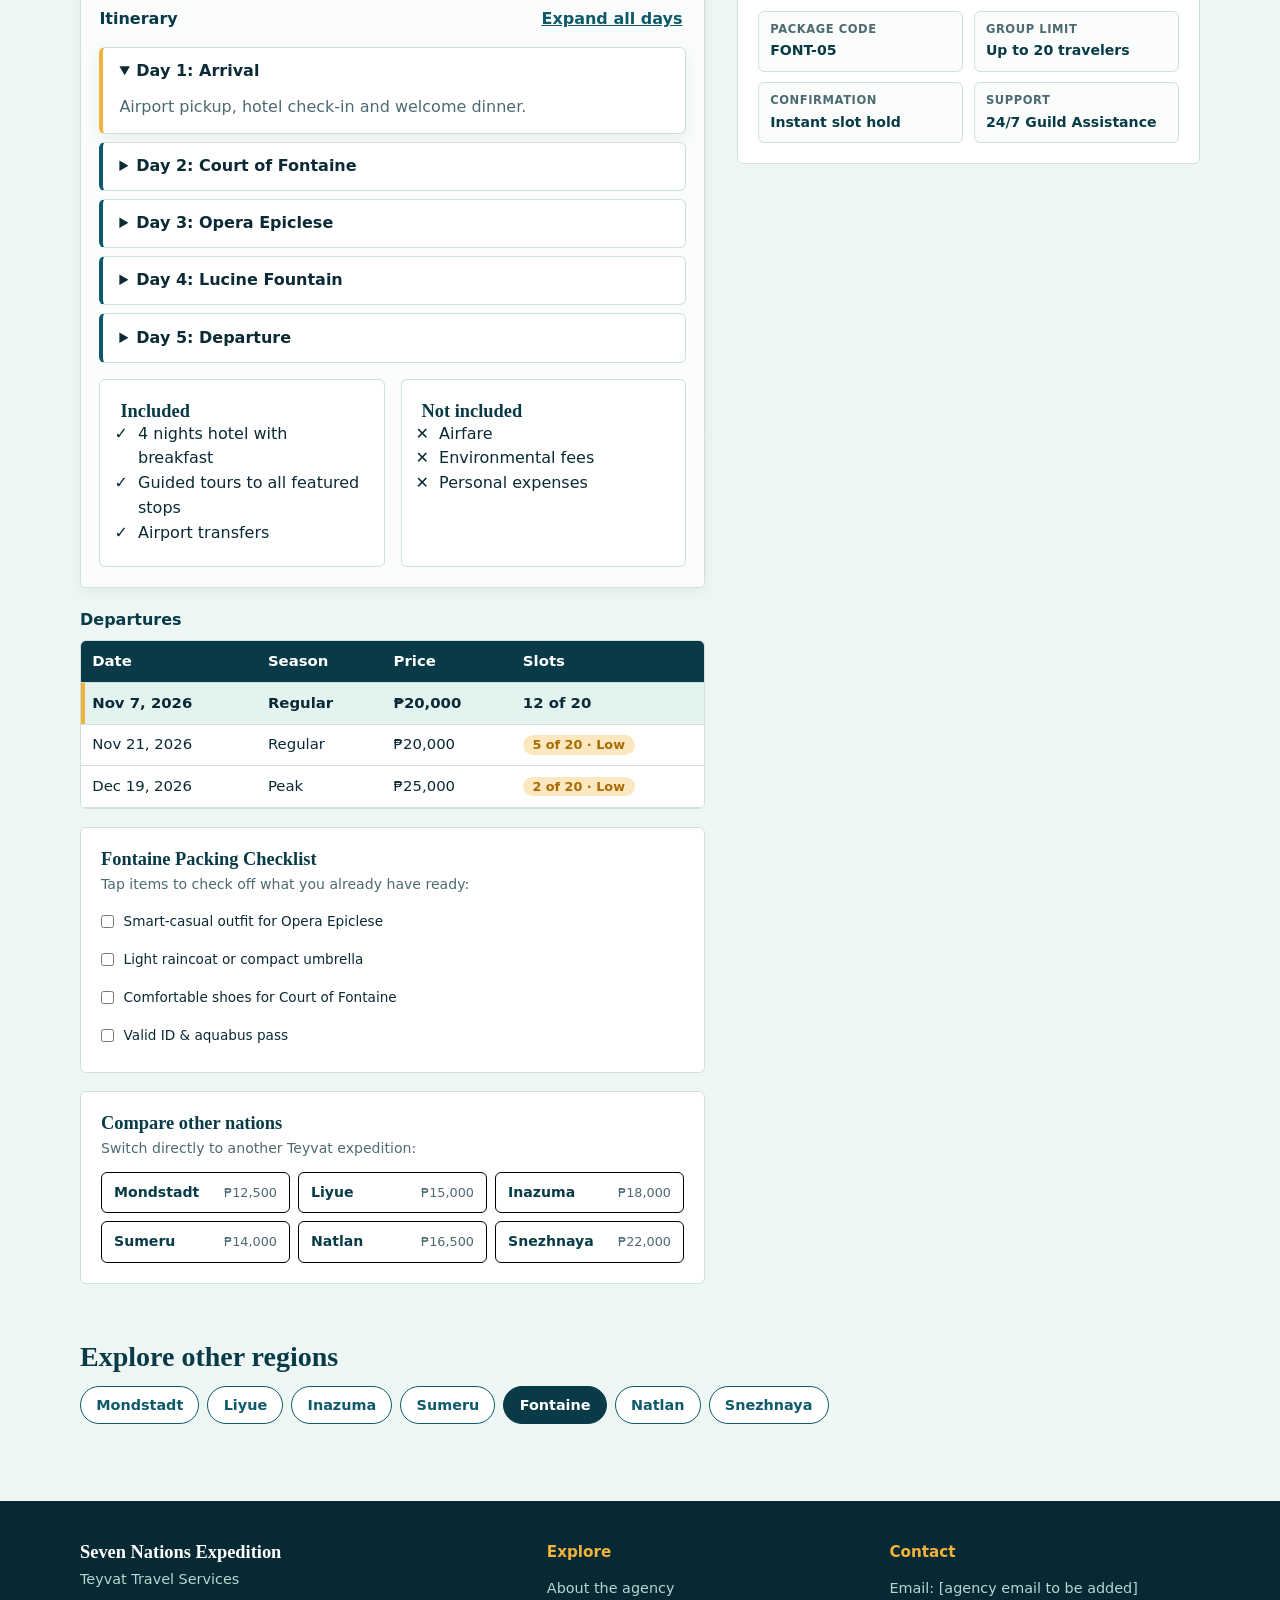
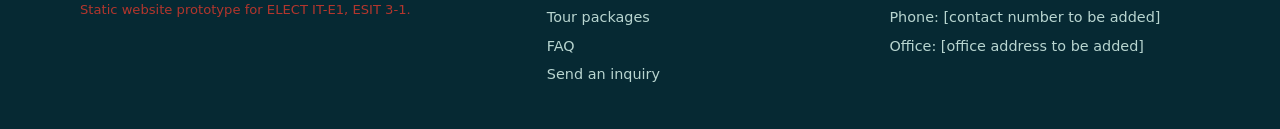
==== commit b95b25b3: "Initial commit: Seven Nations Expedition project" ====
--- a/html/fontaine.html
+++ b/html/fontaine.html
@@ -6,6 +6,7 @@
 <meta name="theme-color" content="#083b47">
 <title>Fontaine: The Capital of Justice, Steam, and Aquanics – Seven Nations Expedition</title>
 <link rel="stylesheet" href="../css/style.css">
+<script src="../js/main.js" defer></script>
 </head>
 <body>
 
@@ -15,10 +16,9 @@
   <input type="checkbox" id="menu" class="toggle" aria-label="Toggle menu"><label for="menu" class="menu-btn">Menu</label>
   <nav id="nav" aria-label="Main">
     <a href="index.html#about">About</a>
-    <a href="index.html#packages">Packages</a>
-    <a href="index.html#bookings">My bookings</a>
+    <a href="index.html#director">Director</a>
+    <a href="index.html#packages">Packages &amp; Bookings</a>
     <a href="index.html#faq">FAQ and inquiry</a>
-    <a href="admin.html">Staff login</a>
   </nav>
 </div></header>
 
@@ -26,15 +26,38 @@
 
 <!-- ======================================================= 2. REGION HERO + THEME MUSIC -->
 <div class="region-hero" style="--hero:url('../image/cjsa.jpg')"><div class="wrap">
-  <a class="back" href="index.html#packages">← All packages</a>
-  <p class="eyebrow">Fontaine · FONT-05</p>
-  <h1>The Capital of Justice, Steam, and Aquanics</h1>
-  <div class="tags"><span class="tag">5D4N</span><span class="tag">Leisure</span><span class="tag">FONT-05</span><span class="tag">5 slots left</span></div>
-  <p class="lead">Step into a picturesque hub of art, fashion, and advanced clockwork engineering surrounded by pristine waters.</p>
-  <div class="hero-row">
-    <div class="price">₱20,000 <small>per person</small></div>
-    <div class="actions"><a class="btn" href="#book">Book this trip</a><a class="btn alt light" href="index.html#inquiry">Ask about it</a></div>
-  </div>
+  <div class="region-hero-intro">
+    <a class="back" href="index.html#packages">← All packages</a>
+    <p class="eyebrow">Fontaine · FONT-05</p>
+    <h1>The Capital of Justice, Steam, and Aquanics</h1>
+    <div class="tags"><span class="tag">5D4N</span><span class="tag">Leisure</span><span class="tag">FONT-05</span><span class="tag">5 slots left</span></div>
+    <p class="lead">Step into a picturesque hub of art, fashion, and advanced clockwork engineering surrounded by pristine waters.</p>
+    <div class="hero-row">
+      <div class="price">₱20,000 <small>per person</small></div>
+      <div class="actions"><a class="btn" href="#book">Book this trip</a><a class="btn alt light" href="index.html#inquiry">Ask about it</a></div>
+    </div>
+  </div>
+
+    <nav class="hero-compass" aria-label="Explore Teyvat regions">
+      <span class="compass-orbit" aria-hidden="true"></span>
+      <span class="compass-name" aria-hidden="true">TEYVAT</span>
+      <a class="compass-node compass-mondstadt" href="mondstadt.html" aria-label="Explore Mondstadt"><span class="compass-dot"></span><span class="compass-label">Mondstadt</span></a>
+      <a class="compass-node compass-liyue" href="liyue.html" aria-label="Explore Liyue"><span class="compass-dot"></span><span class="compass-label">Liyue</span></a>
+      <a class="compass-node compass-inazuma" href="inazuma.html" aria-label="Explore Inazuma"><span class="compass-dot"></span><span class="compass-label">Inazuma</span></a>
+      <a class="compass-node compass-sumeru" href="sumeru.html" aria-label="Explore Sumeru"><span class="compass-dot"></span><span class="compass-label">Sumeru</span></a>
+      <a class="compass-node compass-fontaine" href="fontaine.html" aria-current="page" aria-label="Explore Fontaine"><span class="compass-dot"></span><span class="compass-label">Fontaine</span></a>
+      <a class="compass-node compass-natlan" href="natlan.html" aria-label="Explore Natlan"><span class="compass-dot"></span><span class="compass-label">Natlan</span></a>
+      <a class="compass-node compass-snezhnaya" href="snezhnaya.html" aria-label="Explore Snezhnaya"><span class="compass-dot"></span><span class="compass-label">Snezhnaya</span></a>
+      <span class="compass-needle" aria-hidden="true">
+        <svg viewBox="0 0 200 200" xmlns="http://www.w3.org/2000/svg">
+          <polygon points="10,100 100,92 190,100 100,108" fill="none" stroke="#E6B254" stroke-width="2" opacity=".8"/>
+          <polygon points="30,100 100,97 170,100 100,103" fill="#E6B254" opacity=".9"/>
+          <polygon points="100,20 104,100 100,180 96,100" fill="#FFEAA7" opacity=".7"/>
+          <polygon points="100,10 115,100 100,190 85,100" fill="#E6B254"/>
+          <polygon points="100,40 106,100 100,160 94,100" fill="#F4D03F"/>
+        </svg>
+      </span>
+    </nav>
 </div></div>
 
 <!-- ======================================================= 3. TRIP DETAILS + BOOKING -->
@@ -119,15 +142,15 @@
 
       <h3 class="mt">Payment</h3>
       <div class="pay">
-        <label><input type="radio" name="plan" checked> Pay in full</label>
-        <label><input type="radio" name="plan"> ₱5,000 deposit</label>
-        <label><input type="radio" name="plan"> Split in 3</label>
+        <label><input type="radio" name="plan" value="full" checked> Pay in full</label>
+        <label><input type="radio" name="plan" value="deposit"> ₱5,000 deposit</label>
+        <label><input type="radio" name="plan" value="split"> Split in 3</label>
       </div>
       <div class="pay">
-        <label><input type="radio" name="m" checked> GCash</label>
-        <label><input type="radio" name="m"> Maya</label>
-        <label><input type="radio" name="m"> Card</label>
-        <label><input type="radio" name="m"> Upload proof</label>
+        <label><input type="radio" name="m" value="gcash" checked> GCash</label>
+        <label><input type="radio" name="m" value="maya"> Maya</label>
+        <label><input type="radio" name="m" value="card"> Card</label>
+        <label><input type="radio" name="m" value="proof"> Upload proof</label>
       </div>
       <label for="proof">Proof of payment (if paying manually)</label>
       <input id="proof" type="file" accept="image/*,.pdf">
--- a/css/style.css
+++ b/css/style.css
@@ -1,68 +1,86 @@
 /* ==========================================================================
-   Seven Nations Expedition: shared stylesheet (customer portal + staff console)
-
-    1.  Design tokens
-    2.  Reset and base
-    3.  Typography
-    4.  Layout helpers
-    5.  Components (buttons, forms, cards, tables, badges, tags, chips, accordions)
-    6.  Header and hero
-    7.  About
-    8.  Packages
-    9.  Trip details and booking (used on the region pages)
-   10.  FAQ and inquiry
-   11.  Footer
-   12.  Mobile helpers (menu, bottom bar, back-to-top)
-   13.  Staff console (admin.html)
-   14.  Responsive
-   15.  Reduced motion
-   16.  CSS-only interactions (search filter)
-   17.  Region landing pages (hero, floating music button)
+   Seven Nations Expedition: Shared Stylesheet
+
+   1.  Design Tokens
+   2.  Reset and Base
+   3.  Typography
+   4.  Layout Helpers
+   5.  Components (Buttons, Forms, Cards, Tables, Badges, Chips, Accordions)
+   6.  Header and Landing Hero
+   7.  About Section
+   8.  The Director Profile
+   9.  Packages & My Bookings (Workspace)
+   10. Region Landing Pages (Hero)
+   11. Trip Details and Booking (Region Pages)
+   12. FAQ and Inquiry
+   13. Footer
+   14. Floating Scroll Compass (All Pages)
+   15. Form Validation and Modal
+   16. Mobile Helpers (Menu, Bottom Dock, Back-to-Top)
+   17. Responsive Breakpoints & Reduced Motion
    ========================================================================== */
 
 
-/* 1. Design tokens
+/* 1. Design Tokens
    ========================================================================== */
 :root {
-  --ink:    #0b2a35;
-  --deep:   #083b47;
-  --lagoon: #0e5a6b;
-  --foam:   #fff4e0;
-  --sun:    #f2b33d;
-  --line:   #cfe0dc;
-  --mute:   #4d6a72;
-
-  --ok:   #1d7a4d;
-  --warn: #a86b00;
-  --bad:  #b3362d;
-
-  --r: 6px;
-  --tap: 44px;                                  
-}
-
-
-/* 2. Reset and base
+  --ink:      #0b2a35;
+  --deep:     #083b47;
+  --lagoon:   #0e5a6b;
+  --foam:     #fff4e0;
+  --sun:      #f2b33d;
+  --line:     #cfe0dc;
+  --mute:     #4d6a72;
+
+  --ok:       #1d7a4d;
+  --warn:     #a86b00;
+  --bad:      #b3362d;
+
+  --r:        6px;
+  --tap:      44px;
+  --header-h: 56px;
+}
+
+
+/* 2. Reset and Base
    ========================================================================== */
-* { box-sizing: border-box; margin: 0; }
-
-html { scroll-behavior: smooth; }
+*, *::before, *::after {
+  box-sizing: border-box;
+  margin: 0;
+}
+
+html {
+  scroll-behavior: smooth;
+  scroll-padding-top: var(--header-h);
+}
 
 body {
-  font: 16px/1.55 "Segoe UI", system-ui, sans-serif;
+  font: 16px/1.55 "Segoe UI", system-ui, -apple-system, sans-serif;
   color: var(--ink);
   background:
     linear-gradient(rgba(234, 245, 242, .85), rgba(234, 245, 242, .85)),
     url("../image/hero.jpg") center / cover fixed;
+  overflow-x: hidden;
 }
 
 a { color: var(--lagoon); }
-img { max-width: 100%; }
-
-:focus-visible { outline: 3px solid var(--sun); outline-offset: 2px; }
+img { max-width: 100%; display: block; }
+
+:focus-visible {
+  outline: 3px solid var(--sun);
+  outline-offset: 2px;
+}
 
 .sr-only {
-  position: absolute; width: 1px; height: 1px; padding: 0; margin: -1px;
-  overflow: hidden; clip: rect(0, 0, 0, 0); white-space: nowrap; border: 0;
+  position: absolute;
+  width: 1px;
+  height: 1px;
+  padding: 0;
+  margin: -1px;
+  overflow: hidden;
+  clip: rect(0, 0, 0, 0);
+  white-space: nowrap;
+  border: 0;
 }
 
 
@@ -74,28 +92,64 @@
   color: var(--deep);
 }
 h1 { font-size: clamp(2rem, 5vw, 3.2rem); }
-h2 { font-size: 1.6rem; margin-bottom: .8rem; }
+h2 { font-size: clamp(1.45rem, 2.5vw, 1.75rem); margin-bottom: .8rem; }
 h3 { font-size: 1.15rem; }
 h4 { font-size: 1rem; color: var(--deep); margin: 1.25rem 0 .5rem; }
 
-
-/* 4. Layout helpers
+.lead { color: var(--mute); margin-bottom: 1rem; }
+
+/* Featured Stops Editorial Heading */
+.featured-stops-heading {
+  display: flex;
+  align-items: center;
+  gap: .65rem;
+  margin: .25rem 0 .9rem;
+  padding-bottom: .5rem;
+  border-bottom: 2px solid var(--line);
+  font-family: "Palatino Linotype", "Book Antiqua", Georgia, serif;
+  font-size: clamp(1.35rem, 2.2vw, 1.65rem);
+  font-weight: 700;
+  letter-spacing: .02em;
+  color: var(--deep);
+}
+.featured-stops-heading::before {
+  content: "✦";
+  display: inline-flex;
+  align-items: center;
+  justify-content: center;
+  width: 28px;
+  height: 28px;
+  border-radius: 50%;
+  background: var(--foam);
+  border: 1px solid var(--sun);
+  color: var(--warn);
+  font-size: .95rem;
+  flex: none;
+}
+
+
+/* 4. Layout Helpers
    ========================================================================== */
-.wrap { max-width: 1120px; margin: 0 auto; padding: 0 1.25rem; }
-section { padding: 1.5rem 0; }
-
-.two   { display: grid; grid-template-columns: 1.4fr 1fr; gap: 2rem; align-items: start; }   /* main + sidebar */
-.split { display: grid; grid-template-columns: 1.7fr 1fr; gap: 2rem; align-items: start; }   /* text + side card */
+.wrap {
+  width: 100%;
+  max-width: 1160px;
+  margin: 0 auto;
+  padding: 0 1.25rem;
+}
+
+section { padding: 1.75rem 0; }
+
+.two   { display: grid; grid-template-columns: minmax(0, 1.35fr) minmax(0, 1fr); gap: 2rem; align-items: start; }
+.split { display: grid; grid-template-columns: minmax(0, 1.7fr) minmax(0, 1fr); gap: 2rem; align-items: start; }
 .two > *, .split > * { min-width: 0; }
 
-.f2 { display: grid; grid-template-columns: 1fr 1fr;         gap: .8rem; margin-bottom: .8rem; }
-.f3 { display: grid; grid-template-columns: repeat(3, 1fr);  gap: .8rem; margin-bottom: .8rem; }
-
-.bar { display: flex; justify-content: space-between; align-items: center; gap: 1rem; flex-wrap: wrap; }
-
-.mt { margin-top: 1.1rem; }
-
-/* Hidden checkbox used for CSS-only toggles (menu, saved, filters) */
+.f2 { display: grid; grid-template-columns: 1fr 1fr;        gap: .8rem; margin-bottom: .8rem; }
+.f3 { display: grid; grid-template-columns: repeat(3, 1fr); gap: .8rem; margin-bottom: .8rem; }
+
+.bar     { display: flex; justify-content: space-between; align-items: center; gap: 1rem; flex-wrap: wrap; }
+.actions { display: flex; flex-wrap: wrap; gap: .5rem; }
+.mt      { margin-top: 1.1rem; }
+
 .toggle {
   position: absolute;
   top: 0;
@@ -111,8 +165,7 @@
 
 /* 5. Components
    ========================================================================== */
-
-/* Buttons */
+/* Buttons & Links */
 .btn {
   display: inline-block;
   border: 0;
@@ -125,16 +178,54 @@
   cursor: pointer;
   text-decoration: none;
   text-align: center;
-}
-.btn:hover { background: #ffc75a; }
-.btn.alt   { background: transparent; border: 2px solid var(--lagoon); color: var(--lagoon); }
-.btn.alt:hover { background: rgba(14, 90, 107, .08); }
-.btn:focus { outline: 3px solid var(--sun); outline-offset: 2px; }
-.btn.sm    { padding: .3rem .7rem; font-size: .88rem; }
+  transition: background .15s ease, transform .12s ease;
+}
+.btn:hover,
+.btn:focus:not(:focus-visible) {
+  background: var(--sun);
+  transform: none;
+  box-shadow: none;
+  outline: none;
+}
+.btn:focus-visible { outline: 3px solid var(--sun); outline-offset: 2px; }
+
+.btn.alt {
+  background: transparent;
+  border: 2px solid var(--lagoon);
+  color: var(--lagoon);
+}
+.btn.alt:hover,
+.btn.alt:focus:not(:focus-visible) {
+  background: transparent;
+  color: var(--lagoon);
+  transform: none;
+  box-shadow: none;
+  outline: none;
+}
+
+.btn.sm    { padding: .35rem .75rem; font-size: .88rem; }
 .btn.block { display: block; width: 100%; }
 
-/* Form fields */
-label { display: block; font-size: .85rem; font-weight: 600; color: var(--mute); margin-bottom: .2rem; }
+.linkbtn {
+  padding: .35rem .2rem;
+  border: 0;
+  background: none;
+  color: var(--lagoon);
+  font: inherit;
+  font-weight: 600;
+  text-decoration: underline;
+  cursor: pointer;
+}
+.linkbtn:hover { color: var(--deep); }
+
+/* Form Controls */
+label {
+  display: block;
+  font-size: .85rem;
+  font-weight: 600;
+  color: var(--mute);
+  margin-bottom: .2rem;
+}
 
 input, select, textarea {
   width: 100%;
@@ -145,62 +236,39 @@
   background: #fff;
   color: var(--ink);
 }
+input:focus, input:focus-visible,
+textarea:focus, textarea:focus-visible,
+select:focus, select:focus-visible {
+  outline: none;
+}
 
 .check { display: flex; gap: .6rem; align-items: center; padding: .4rem 0; }
 .check input { width: auto; }
 .check label { margin: 0; }
 
-/* Cards */
+/* Cards & Tables */
 .card {
   background: #fff;
   border: 1px solid var(--line);
   border-radius: var(--r);
   padding: 1.25rem;
 }
-.card.stat {
-  padding: 1.5rem 1.75rem;
-  min-height: 120px;
-}
-.stat-revenue {
-  background:
-    linear-gradient(rgba(255, 255, 255, .78), rgba(255, 255, 255, .78)),
-    url("../image/cof.jpg") center / cover no-repeat;
-}
-.stat-bookings {
-  background:
-    linear-gradient(rgba(255, 255, 255, .78), rgba(255, 255, 255, .78)),
-    url("../image/hsc.jpg") center / cover no-repeat;
-}
-.stat-balances {
-  background:
-    linear-gradient(rgba(255, 255, 255, .78), rgba(255, 255, 255, .78)),
-    url("../image/inazuma-12.jpg") center / cover no-repeat;
-}
-.stat-occupancy {
-  background:
-    linear-gradient(rgba(255, 255, 255, .78), rgba(255, 255, 255, .78)),
-    url("../image/cwrr.jpg") center / cover no-repeat;
-}
-.card.stat b { margin-bottom: .35rem; }
-
-/* Tables */
+
 table { width: 100%; border-collapse: collapse; background: #fff; font-size: .93rem; }
 th, td { text-align: left; padding: .55rem .7rem; border-bottom: 1px solid var(--line); }
 th { background: var(--deep); color: #fff; font-weight: 600; }
 .scroll { overflow-x: auto; border: 1px solid var(--line); border-radius: var(--r); }
 
-/* Status badges */
-.st { font-size: .8rem; font-weight: 600; padding: .15rem .6rem; border-radius: 99px; white-space: nowrap; }
+/* Status Badges & Tags */
+.st      { font-size: .8rem; font-weight: 600; padding: .15rem .6rem; border-radius: 99px; white-space: nowrap; }
 .st.ok   { background: #d5efe0; color: var(--ok); }
 .st.wait { background: #fbe8c0; color: var(--warn); }
-.st.bad  { background: #f6d5d1; color: var(--bad); }
 .st.done { background: #dbe3f5; color: #2f4a9b; }
 
-/* Tags */
 .tags { display: flex; gap: .4rem; flex-wrap: wrap; }
 .tag  { font-size: .8rem; background: var(--foam); border: 1px solid var(--line); border-radius: 99px; padding: .1rem .65rem; white-space: nowrap; }
 
-/* Chips (swipeable pill row: quick filters and package tabs) */
+/* Filter Chips */
 .chips {
   display: flex;
   gap: .5rem;
@@ -212,7 +280,8 @@
   scrollbar-width: thin;
 }
 .chip {
-  display: inline-flex; align-items: center;
+  display: inline-flex;
+  align-items: center;
   flex: none;
   scroll-snap-align: start;
   min-height: 38px;
@@ -226,35 +295,46 @@
   font-weight: 600;
   cursor: pointer;
 }
-.chip:hover { background: var(--foam); }
-.toggle:checked + .chip { background: var(--deep); border-color: var(--deep); color: #fff; }
+.chip:hover,
+.chip:active,
+.chip:focus:not(:focus-visible) { background: #fff; }
+.toggle:checked + .chip,
+.chip[aria-current="page"] { background: var(--deep); border-color: var(--deep); color: #fff; }
 .chips a.chip { text-decoration: none; }
-.chip[aria-current="page"] { background: var(--deep); border-color: var(--deep); color: #fff; }
-
-/* Accordions (itinerary days, FAQ) */
+
+/* Accordions, Lists & Notices */
 details { border: 1px solid var(--line); border-radius: var(--r); margin-bottom: .5rem; background: #fff; }
 summary { padding: .7rem 1rem; font-weight: 600; cursor: pointer; min-height: var(--tap); }
 details p { padding: 0 1rem .8rem; color: var(--mute); }
 
-/* Lists and misc */
 ul.list { padding-left: 1.1rem; }
 ul.yes  { list-style: "✓  "; }
 ul.no   { list-style: "✕  "; }
 
-.meter { height: 8px; min-width: 90px; background: var(--line); border-radius: 99px; overflow: hidden; }
-.meter i { display: block; height: 100%; background: var(--lagoon); }
-
-.notice { border-left: 3px solid var(--sun); padding-left: .8rem; font-size: .9rem; margin-top: 1rem; }
+.notice    { border-left: 3px solid var(--sun); padding-left: .8rem; font-size: .9rem; margin-top: 1rem; }
 .notice.sm { border: 0; padding-left: 0; color: var(--bad); font-size: .82rem; margin-top: .6rem; }
 
 
-
-/* 6. Header and hero
+/* 6. Header and Landing Hero
    ========================================================================== */
-.top { background: var(--deep); color: #fff; }
-.top .wrap { display: flex; align-items: center; justify-content: space-between; gap: 1rem; flex-wrap: wrap; padding-block: .9rem; }
+.top {
+  position: sticky;
+  top: 0;
+  z-index: 40;
+  background: var(--deep);
+  color: #fff;
+  box-shadow: 0 2px 12px rgba(6, 41, 51, .28);
+}
+.top .wrap {
+  display: flex;
+  align-items: center;
+  justify-content: space-between;
+  gap: 1rem;
+  flex-wrap: wrap;
+  padding-block: .85rem;
+}
 .top nav { display: flex; gap: 1.25rem; flex-wrap: wrap; }
-.top nav a { color: #dff1ee; text-decoration: none; }
+.top nav a { color: #dff1ee; text-decoration: none; font-size: .95rem; }
 .top nav a:hover { color: var(--sun); }
 
 .brand { font: 700 1.3rem Georgia, serif; color: #fff; text-decoration: none; }
@@ -262,7 +342,11 @@
 .hero {
   position: relative;
   overflow: hidden;
-  padding: 3rem 0 2rem;
+  min-height: calc(100vh - var(--header-h));
+  min-height: calc(100svh - var(--header-h));
+  display: flex;
+  align-items: center;
+  padding: 3rem 0 2.5rem;
   color: #fff;
   background: url("../image/hero.jpg") center / cover no-repeat;
 }
@@ -270,7 +354,7 @@
   position: absolute;
   inset: 0;
   z-index: 1;
-  background: linear-gradient(rgba(8, 59, 71, .55), rgba(8, 59, 71, .75));
+  background: linear-gradient(rgba(8, 59, 71, .55), rgba(8, 59, 71, .78));
   content: "";
   pointer-events: none;
 }
@@ -282,17 +366,19 @@
   object-fit: cover;
 }
 .hero .wrap {
+  width: 100%;
   position: relative;
   z-index: 2;
   display: grid;
   grid-template-columns: minmax(0, 1fr) minmax(240px, 320px);
-  gap: 1rem 2rem;
+  gap: 1.25rem 2rem;
   align-items: center;
 }
 .hero-intro { grid-column: 1; }
 .hero h1 { color: #fff; max-width: 16ch; }
 .hero p  { max-width: 48ch; margin: .8rem 0 1.5rem; color: #d6ebe7; }
 
+/* Teyvat Interactive Compass */
 .hero-compass {
   position: relative;
   grid-column: 2;
@@ -331,7 +417,7 @@
   position: absolute;
   z-index: 20;
   display: flex;
-  width: 7%;
+  width: 7.5%;
   aspect-ratio: 1;
   align-items: center;
   justify-content: center;
@@ -341,10 +427,11 @@
   transition: transform .3s ease;
 }
 .compass-node:hover,
-.compass-node:focus-visible { transform: translate(-50%, -50%) scale(1.15); }
+.compass-node:focus-visible { transform: translate(-50%, -50%) scale(1.18); }
+
 .compass-dot {
-  width: 72%;
-  height: 72%;
+  width: 74%;
+  height: 74%;
   border-radius: 50%;
   background: var(--node-color);
   box-shadow: 0 0 10px var(--node-color), inset 0 0 4px rgba(255, 255, 255, .5);
@@ -354,12 +441,13 @@
 .compass-node:focus-visible .compass-dot {
   box-shadow: 0 0 25px var(--node-color), 0 0 40px var(--node-color), inset 0 0 8px rgba(255, 255, 255, .8);
 }
+
 .compass-label {
   position: absolute;
   color: rgba(255, 255, 255, .95);
   font-size: clamp(9px, 3.2cqw, 12px);
   font-weight: 600;
-  text-shadow: 1px 1px 3px rgba(0, 0, 0, .8);
+  text-shadow: 1px 1px 3px rgba(0, 0, 0, .85);
   white-space: nowrap;
   pointer-events: none;
   transition: color .3s ease, text-shadow .3s ease;
@@ -369,20 +457,22 @@
   color: #fff;
   text-shadow: 0 0 8px rgba(255, 255, 255, .8);
 }
-.compass-mondstadt { top: 15%; left: 50%; --node-color: #55c5b5; }
+
+.compass-mondstadt { top: 15%;   left: 50%;   --node-color: #55c5b5; }
 .compass-mondstadt .compass-label { bottom: calc(100% + 5px); left: 50%; transform: translateX(-50%); }
-.compass-liyue { top: 32.6%; left: 80.2%; --node-color: #e6b254; }
-.compass-liyue .compass-label { left: calc(100% + 5px); top: 50%; transform: translateY(-50%); }
-.compass-inazuma { top: 67.4%; left: 80.2%; --node-color: #9e77cc; }
-.compass-inazuma .compass-label { left: calc(100% + 5px); top: 50%; transform: translateY(-50%); }
-.compass-sumeru { top: 83.8%; left: 59%; --node-color: #7fc279; }
-.compass-sumeru .compass-label { top: calc(100% + 5px); left: calc(100% + 3px); }
-.compass-fontaine { top: 83.8%; left: 41%; --node-color: #7faaf1; }
-.compass-fontaine .compass-label { top: calc(100% + 5px); right: calc(100% + 3px); }
-.compass-natlan { top: 50%; left: 15%; --node-color: #ea6b46; }
-.compass-natlan .compass-label { right: calc(100% + 5px); top: 50%; transform: translateY(-50%); }
+.compass-liyue     { top: 32.6%; left: 80.2%; --node-color: #e6b254; }
+.compass-liyue .compass-label     { left: calc(100% + 5px); top: 50%; transform: translateY(-50%); }
+.compass-inazuma   { top: 67.4%; left: 80.2%; --node-color: #9e77cc; }
+.compass-inazuma .compass-label   { left: calc(100% + 5px); top: 50%; transform: translateY(-50%); }
+.compass-sumeru    { top: 83.8%; left: 59%;   --node-color: #7fc279; }
+.compass-sumeru .compass-label    { top: calc(100% + 5px); left: calc(100% + 3px); }
+.compass-fontaine  { top: 83.8%; left: 41%;   --node-color: #7faaf1; }
+.compass-fontaine .compass-label  { top: calc(100% + 5px); right: calc(100% + 3px); }
+.compass-natlan    { top: 50%;   left: 15%;   --node-color: #ea6b46; }
+.compass-natlan .compass-label    { right: calc(100% + 5px); top: 50%; transform: translateY(-50%); }
 .compass-snezhnaya { top: 25.2%; left: 25.2%; --node-color: #b7d5f1; }
 .compass-snezhnaya .compass-label { right: calc(100% + 5px); top: 50%; transform: translateY(-50%); }
+
 .compass-needle {
   position: absolute;
   top: 50%;
@@ -399,18 +489,19 @@
 .compass-mondstadt:hover ~ .compass-needle,
 .compass-mondstadt:focus-visible ~ .compass-needle { transform: translate(-50%, -50%) rotate(0deg); }
 .compass-liyue:hover ~ .compass-needle,
-.compass-liyue:focus-visible ~ .compass-needle { transform: translate(-50%, -50%) rotate(60deg); }
+.compass-liyue:focus-visible ~ .compass-needle     { transform: translate(-50%, -50%) rotate(60deg); }
 .compass-inazuma:hover ~ .compass-needle,
-.compass-inazuma:focus-visible ~ .compass-needle { transform: translate(-50%, -50%) rotate(120deg); }
+.compass-inazuma:focus-visible ~ .compass-needle   { transform: translate(-50%, -50%) rotate(120deg); }
 .compass-sumeru:hover ~ .compass-needle,
-.compass-sumeru:focus-visible ~ .compass-needle { transform: translate(-50%, -50%) rotate(165deg); }
+.compass-sumeru:focus-visible ~ .compass-needle    { transform: translate(-50%, -50%) rotate(165deg); }
 .compass-fontaine:hover ~ .compass-needle,
-.compass-fontaine:focus-visible ~ .compass-needle { transform: translate(-50%, -50%) rotate(195deg); }
+.compass-fontaine:focus-visible ~ .compass-needle  { transform: translate(-50%, -50%) rotate(195deg); }
 .compass-natlan:hover ~ .compass-needle,
-.compass-natlan:focus-visible ~ .compass-needle { transform: translate(-50%, -50%) rotate(270deg); }
+.compass-natlan:focus-visible ~ .compass-needle    { transform: translate(-50%, -50%) rotate(270deg); }
 .compass-snezhnaya:hover ~ .compass-needle,
 .compass-snezhnaya:focus-visible ~ .compass-needle { transform: translate(-50%, -50%) rotate(315deg); }
 
+/* Hero Search Filter Bar */
 .filter {
   position: relative;
   grid-column: 1 / -1;
@@ -423,49 +514,347 @@
   border-radius: var(--r);
   box-shadow: 0 8px 24px rgba(8, 59, 71, .25);
   background:
-    linear-gradient(rgba(255, 255, 255, .85), rgba(255, 255, 255, .85)),
+    linear-gradient(rgba(255, 255, 255, .88), rgba(255, 255, 255, .88)),
     url("../image/db_bg.jpg") center / cover no-repeat;
 }
 .filter input, .filter select { height: 42px; }
 
 
-/* 7. About
+/* 7. About Section
    ========================================================================== */
-#about { padding: 1.75rem 0 .5rem; }
-.prose p { color: var(--mute); margin-bottom: .8rem; max-width: 70ch; }
-.points p { color: var(--mute); margin-bottom: .7rem; }
-.points p:last-child { margin-bottom: 0; }
-.points b { color: var(--deep); }
-.director-profile {
+#about {
+  padding: 4.5rem 0;
+  background: rgba(255, 255, 255, .72);
+  border-bottom: 1px solid var(--line);
+}
+
+.about-grid {
   display: grid;
-  grid-template-columns: 88px minmax(0, 1fr);
-  align-items: center;
-  gap: .75rem 1.25rem;
+  grid-template-columns: minmax(0, 1.15fr) minmax(0, 1fr);
+  gap: 3rem;
+  align-items: center;
+}
+
+.about-kicker {
+  margin-bottom: .45rem;
+  color: var(--lagoon);
+  font-size: .82rem;
+  font-weight: 700;
+  letter-spacing: .16em;
+  text-transform: uppercase;
+}
+
+.about-story h2 {
+  font-size: clamp(1.7rem, 3vw, 2.25rem);
+  margin-bottom: 1rem;
+  max-width: 22ch;
+}
+
+.about-story p {
+  color: var(--mute);
+  line-height: 1.7;
+  margin-bottom: 1rem;
+  max-width: 62ch;
+}
+
+.about-stats {
+  display: grid;
+  grid-template-columns: repeat(3, 1fr);
+  gap: .85rem;
+  margin-top: 1.75rem;
+  padding-top: 1.5rem;
+  border-top: 1px solid var(--line);
+}
+.about-stats strong {
+  display: block;
+  font: 700 1.25rem Georgia, "Times New Roman", serif;
+  color: var(--deep);
+}
+.about-stats span {
+  font-size: .82rem;
+  color: var(--mute);
+}
+
+.about-highlights {
+  background: #fff;
+  border: 1px solid var(--line);
+  border-radius: 10px;
+  padding: 1.75rem;
+  box-shadow: 0 10px 28px rgba(8, 59, 71, .06);
+}
+.about-highlights h3 {
+  font-size: 1.2rem;
+  margin-bottom: 1.15rem;
+  padding-bottom: .65rem;
+  border-bottom: 2px solid var(--foam);
+}
+
+.highlight-list {
+  list-style: none;
+  padding: 0;
+  display: grid;
+  gap: 1.1rem;
+}
+.highlight-list li {
+  display: flex;
+  align-items: flex-start;
+  gap: .9rem;
+}
+.hl-badge {
+  flex: none;
+  display: inline-flex;
+  align-items: center;
+  justify-content: center;
+  width: 34px;
+  height: 34px;
+  border-radius: 8px;
+  background: var(--foam);
+  border: 1px solid var(--sun);
+  color: var(--deep);
+  font: 700 .85rem Georgia, "Times New Roman", serif;
+}
+.highlight-list strong {
+  display: block;
+  color: var(--deep);
+  font-size: .98rem;
+  margin-bottom: .2rem;
+}
+.highlight-list p {
+  color: var(--mute);
+  font-size: .9rem;
+  line-height: 1.55;
+  margin: 0;
+}
+
+
+/* 8. The Director Profile
+   ========================================================================== */
+#director {
+  position: relative;
+  isolation: isolate;
+  display: flex;
+  align-items: center;
+  min-height: 100vh;
+  min-height: 100svh;
+  padding: 4.5rem 0;
+  overflow: hidden;
+  color: var(--ink);
+  background: linear-gradient(180deg, rgba(234, 245, 242, .92) 0%, rgba(255, 244, 224, .92) 100%);
+  border-top: 1px solid var(--line);
+  border-bottom: 1px solid var(--line);
+}
+#director::before {
+  position: absolute;
+  inset: 0;
+  z-index: -2;
+  background: url("../image/hero.jpg") center / cover no-repeat;
+  opacity: .12;
+  content: "";
+}
+#director::after {
+  position: absolute;
+  inset: 0;
+  z-index: -1;
+  background: radial-gradient(ellipse at 75% 85%, rgba(242, 179, 61, .22), transparent 60%);
+  content: "";
+  pointer-events: none;
+}
+#director .wrap { width: 100%; }
+#director h2 { margin: 0 0 1.25rem; color: var(--deep); line-height: 1.08; }
+#director .actions { gap: .75rem; }
+
+.dir-grid {
+  display: grid;
+  grid-template-columns: minmax(0, 1.05fr) minmax(0, .95fr);
+  gap: 3rem;
+  align-items: center;
+}
+
+.dir-kicker {
+  margin-bottom: .45rem;
+  color: var(--lagoon);
+  font-size: .85rem;
+  font-weight: 600;
+  letter-spacing: .12em;
+  text-transform: uppercase;
+}
+.dir-the {
+  display: block;
+  color: var(--mute);
+  font: italic 400 1.35rem/1.3 "Palatino Linotype", "Book Antiqua", Georgia, serif;
+  letter-spacing: .02em;
+}
+.dir-name {
+  display: inline-block;
+  font-family: "Palatino Linotype", "Book Antiqua", Georgia, serif;
+  font-style: italic;
+  font-weight: 700;
+  font-size: clamp(2.75rem, 6vw, 4.4rem);
+  line-height: 1.08;
+  letter-spacing: .015em;
+  color: var(--deep);
+  text-shadow: 0 2px 14px rgba(242, 179, 61, .28);
+  border-bottom: 2px dashed rgba(242, 179, 61, .75);
+  padding-bottom: .15rem;
+}
+.dir-lead {
+  max-width: 48ch;
+  margin-bottom: 1.25rem;
+  color: var(--mute);
+  font-size: 1.08rem;
+}
+
+.dir-quote {
+  max-width: 48ch;
+  margin: 0 0 1.75rem;
+  padding: .85rem 1.15rem;
+  border-left: 4px solid var(--sun);
+  border-radius: 0 var(--r) var(--r) 0;
+  background: var(--foam);
+}
+.dir-quote p {
+  color: var(--ink);
+  font: italic 1.08rem/1.6 "Palatino Linotype", Georgia, serif;
+}
+.dir-quote footer {
+  margin-top: .35rem;
+  color: var(--lagoon);
+  font-size: .85rem;
+  font-weight: 600;
+}
+.dir-quote footer::before { content: "— "; }
+
+.dir-facts {
+  display: grid;
+  grid-template-columns: 1fr 1fr;
+  gap: .75rem;
+  max-width: 560px;
+  margin: 0 0 2rem;
+}
+.dir-facts > div {
+  padding: .75rem .95rem;
+  border: 1px solid var(--line);
+  border-radius: var(--r);
+  background: #fff;
+}
+.dir-facts dt {
+  color: var(--mute);
+  font-size: .75rem;
+  font-weight: 600;
+  letter-spacing: .08em;
+  text-transform: uppercase;
+}
+.dir-facts dd {
+  margin: .15rem 0 0;
+  color: var(--deep);
+  font-weight: 600;
+}
+
+.dir-figure {
+  position: relative;
   width: 100%;
+  max-width: 520px;
   margin: 0 auto;
-  border: 0;
-  background:
-    linear-gradient(135deg, rgba(8, 59, 71, .94), rgba(14, 90, 107, .9)),
-    url("../image/comp7nations.jpg") center / cover no-repeat;
-  color: #dff1ee;
-}
-.director-profile > div:last-child { min-width: 0; }
-.director-profile .director-photo {
-  width: 88px;
-  height: 88px;
-  overflow: hidden;
-  flex: none;
-  border-radius: 50%;
-  background: rgba(214, 235, 231, .9);
-}
-.director-photo svg { display: block; width: 100%; height: 100%; fill: var(--mute); }
-.director-role { margin-bottom: .25rem; color: var(--sun); font-weight: 700; }
-
-
-/* 8. Packages
+  padding: 12px;
+  border-radius: 22px;
+  background: linear-gradient(180deg, rgba(234, 245, 242, .92) 0%, rgba(255, 244, 224, .92) 100%);
+  border: 1px solid var(--sun);
+  box-shadow: 0 14px 34px rgba(8, 59, 71, .18), 0 0 0 6px rgba(242, 179, 61, .15);
+}
+.dir-figure img {
+  display: block;
+  width: 100%;
+  height: auto;
+  max-width: 553px;
+  margin: 0 auto;
+  border: 2px solid var(--deep);
+  border-radius: 14px;
+}
+.dir-figure svg {
+  display: block;
+  width: 100%;
+  height: auto;
+  border-radius: 12px;
+  border: 1px solid var(--line);
+  background: linear-gradient(180deg, var(--deep) 0%, var(--lagoon) 70%, #1c6b7a 100%);
+  box-shadow: 0 12px 32px rgba(8, 59, 71, .18);
+}
+.dir-figure figcaption {
+  margin-top: .7rem;
+  color: var(--mute);
+  font-size: .85rem;
+  font-style: italic;
+  text-align: center;
+}
+
+.dir-bubble {
+  position: absolute;
+  top: 4%;
+  left: 58%;
+  max-width: 39%;
+  padding: .55rem .85rem;
+  border-radius: 14px 14px 14px 3px;
+  background: var(--foam);
+  border: 1px solid var(--sun);
+  color: var(--ink);
+  font-size: .88rem;
+  font-weight: 600;
+  line-height: 1.35;
+  box-shadow: 0 6px 18px rgba(8, 59, 71, .2);
+}
+.dir-bubble::after {
+  position: absolute;
+  bottom: -9px;
+  left: 14px;
+  border: 9px solid transparent;
+  border-top-color: var(--foam);
+  border-bottom: 0;
+  content: "";
+}
+
+
+/* 9. Packages & My Bookings (Workspace)
    ========================================================================== */
-/* One full-width row per package keeps every region card and saved result readable */
-.pkgs { display: grid; gap: 1rem; }
+.pkg-workspace {
+  width: 100%;
+  min-height: 100vh;
+  min-height: 100svh;
+  padding: 2.5rem 2rem;
+  background: #f4faf8;
+  border-top: 1px solid var(--line);
+  border-bottom: 1px solid var(--line);
+  display: flex;
+  flex-direction: column;
+}
+
+.workspace-inner {
+  width: 100%;
+  max-width: 1440px;
+  margin: 0 auto;
+  flex: 1;
+  display: grid;
+  grid-template-columns: minmax(0, 1.35fr) minmax(0, 1fr);
+  gap: 2rem;
+  align-items: start;
+}
+
+.workspace-main,
+.workspace-side { min-width: 0; }
+
+.workspace-actions {
+  display: flex;
+  align-items: center;
+  gap: .6rem;
+  flex-wrap: wrap;
+}
+
+.pkg-status  { margin: -.2rem 0 .9rem; color: var(--mute); font-size: .92rem; }
+.pkg-empty   { text-align: center; padding: 2rem 1.25rem; }
+.pkg-empty p { margin-top: .4rem; color: var(--mute); }
+
+.pkgs { display: grid; gap: .9rem; }
+.pkgs[hidden],
+.pkg[hidden] { display: none; }
 
 .pkg {
   display: flex;
@@ -474,16 +863,18 @@
   border: 1px solid var(--line);
   border-radius: var(--r);
   overflow: hidden;
-}
-.pkg .body { display: flex; flex-direction: column; gap: .65rem; flex: 1; padding: 1.1rem 1.2rem 1.2rem; }
-.pkg h3 { font-size: 1.15rem; line-height: 1.3; }
+  transition: box-shadow .18s ease;
+}
+.pkg:hover { box-shadow: 0 6px 18px rgba(8, 59, 71, .09); }
+.pkg .body { display: flex; flex-direction: column; gap: .5rem; flex: 1; padding: .95rem 1.1rem; }
+.pkg h3 { font-size: 1.08rem; line-height: 1.3; }
 .pkg p {
-  font-size: .95rem;
-  line-height: 1.6;
+  font-size: .9rem;
+  line-height: 1.5;
   color: var(--mute);
   display: -webkit-box;
-  -webkit-line-clamp: 3;
-  line-clamp: 3;                 /* standard version, silences the editor warning */
+  -webkit-line-clamp: 2;
+  line-clamp: 2;
   -webkit-box-orient: vertical;
   overflow: hidden;
 }
@@ -493,33 +884,36 @@
   display: flex;
   align-items: flex-end;
   flex: none;
-  width: 38%;
-  min-height: 190px;
+  width: 34%;
+  min-height: 165px;
   padding: .6rem .8rem;
   color: #fff;
   font-weight: 600;
   text-shadow: 0 1px 3px rgba(0, 0, 0, .55);
   background: linear-gradient(135deg, #2c9db3, #f2b33d);
 }
-
-
-
-.pic.d1 { background: url("../image/cof.jpg") center / auto 140% no-repeat; }
-.pic.d2 { background: url("../image/hsc.jpg")  center / cover no-repeat; }
-.pic.d3 { background: url("../image/inazuma-12.jpg")  center / cover no-repeat; }
+.pic.d1 { background: url("../image/cof.jpg") center / cover no-repeat; }
+.pic.d2 { background: url("../image/hsc.jpg") center / cover no-repeat; }
+.pic.d3 { background: url("../image/inazuma-12.jpg") center / cover no-repeat; }
 .pic.d4 { background: url("../image/cwrr.jpg") center / cover no-repeat; }
 .pic.d5 { background: url("../image/fontaine-12.jpeg") center / cover no-repeat; }
-.pic.d6 { background: url("../image/lhv.jpg") center / auto 140% no-repeat; }
-.pic.d7 { background: url("../image/ewt.jpg") center / auto 140% no-repeat; }
+.pic.d6 { background: url("../image/lhv.jpg") center / cover no-repeat; }
+.pic.d7 { background: url("../image/ewt.jpg") center / cover no-repeat; }
 
 .save {
-  position: absolute; top: .6rem; right: .6rem;
-  display: flex; align-items: center; justify-content: center;
-  width: 48px; height: 48px;
+  position: absolute;
+  top: .55rem;
+  right: .55rem;
+  display: flex;
+  align-items: center;
+  justify-content: center;
+  width: 40px;
+  height: 40px;
   border-radius: 50%;
   background: rgba(255, 255, 255, .92);
   color: #7f9aa0;
-  font-size: 1.7rem; line-height: 1;
+  font-size: 1.45rem;
+  line-height: 1;
   cursor: pointer;
   text-shadow: none;
   box-shadow: 0 2px 6px rgba(0, 0, 0, .25);
@@ -528,58 +922,477 @@
 .save:hover { transform: scale(1.08); }
 .toggle:checked + .save { color: var(--bad); }
 
-.buy { display: flex; align-items: center; justify-content: space-between; gap: .8rem; margin-top: auto; padding-top: .6rem; border-top: 1px solid var(--line); }
-.buy .btn { display: inline-flex; align-items: center; justify-content: center; text-align: center; white-space: nowrap; }
-.price { font: 700 1.3rem Georgia, serif; color: var(--deep); white-space: nowrap; }
-.price small { font: 400 .8rem "Segoe UI", sans-serif; color: var(--mute); }
-
-
-/* 9. Trip details and booking
+.buy {
+  display: flex;
+  align-items: center;
+  justify-content: space-between;
+  gap: .8rem;
+  margin-top: auto;
+  padding-top: .5rem;
+  border-top: 1px solid var(--line);
+}
+.buy .btn {
+  display: inline-flex;
+  align-items: center;
+  justify-content: center;
+  text-align: center;
+  white-space: nowrap;
+}
+.price { font: 700 1.2rem Georgia, serif; color: var(--deep); white-space: nowrap; }
+.price small { font: 400 .78rem "Segoe UI", sans-serif; color: var(--mute); }
+
+/* Collapsed Package Summary Card */
+.pkg-collapsed-box[hidden] { display: none; }
+.pkg-collapsed-box {
+  background: #fff;
+  border: 1px solid var(--line);
+  border-radius: var(--r);
+  padding: 1.5rem;
+}
+.pkg-collapsed-box h3 { font-size: 1.2rem; margin-bottom: .35rem; }
+.pkg-collapsed-box .lead { font-size: .92rem; margin-bottom: 1rem; }
+
+.pkg-mini-grid {
+  display: grid;
+  grid-template-columns: repeat(auto-fill, minmax(175px, 1fr));
+  gap: .6rem;
+}
+.pkg-mini-item {
+  display: flex;
+  flex-direction: column;
+  padding: .65rem .85rem;
+  border: 1px solid #000;
+  border-radius: var(--r);
+  background: #fff;
+  text-decoration: none;
+  color: var(--deep);
+  transition: transform .15s, border-color .15s;
+}
+.pkg-mini-item:hover {
+  border-color: #000;
+  transform: translateY(-2px);
+}
+.pkg-mini-item strong { font-size: .98rem; }
+.pkg-mini-item span { font-size: .82rem; color: var(--mute); }
+
+/* My Bookings Sidebar */
+.workspace-side {
+  position: sticky;
+  top: calc(var(--header-h) + 1rem);
+  background: #fff;
+  border: 1px solid var(--line);
+  border-radius: var(--r);
+  padding: 1.25rem;
+}
+.workspace-side h2 { margin-bottom: .25rem; }
+.workspace-side .lead { font-size: .92rem; margin-bottom: 1rem; }
+.workspace-side table { font-size: .88rem; }
+.workspace-side td small { color: var(--mute); }
+
+.side-advisory {
+  margin-top: 1.15rem;
+  padding: .9rem 1rem;
+  border-radius: var(--r);
+  background: var(--foam);
+  border: 1px solid #f0d7a3;
+  font-size: .88rem;
+}
+.side-advisory strong { display: block; color: var(--deep); margin-bottom: .25rem; }
+.side-advisory p { color: var(--mute); margin: 0; line-height: 1.5; }
+
+
+/* 10. Region Landing Pages (Hero)
    ========================================================================== */
-.dtitle { font-size: 1.35rem; }
-
-
-.dintro { color: var(--mute); margin: .3rem 0 .8rem; }
-.actions { display: flex; flex-wrap: wrap; gap: .5rem; }
-
-/* Featured stops: list, photo on top, description below */
-.spots { list-style: none; padding: 0; display: grid; grid-template-columns: 1fr 1fr; gap: .8rem; }
-.spot  { background: #fff; border: 1px solid var(--line); border-radius: var(--r); overflow: hidden; }
-.spot:first-child { grid-column: 1 / -1; }
+.region-hero {
+  min-height: calc(100vh - var(--header-h, 72px));
+  min-height: calc(100svh - var(--header-h, 72px));
+  display: flex;
+  align-items: center;
+  box-sizing: border-box;
+  padding: 1.5rem 0 2.5rem;
+  color: #fff;
+  background:
+    linear-gradient(rgba(8, 59, 71, .38), rgba(8, 59, 71, .9)),
+    var(--hero) center / cover no-repeat;
+}
+.region-hero > .wrap {
+  width: 100%;
+  display: grid;
+  grid-template-columns: minmax(0, 1.15fr) minmax(0, .85fr);
+  gap: 2rem;
+  align-items: center;
+}
+.region-hero-intro { grid-column: 1; min-width: 0; }
+.region-hero .hero-compass {
+  grid-column: 2;
+  grid-row: 1;
+  justify-self: center;
+}
+.region-hero h1 { max-width: 22ch; margin: .3rem 0 .9rem; color: #fff; }
+.region-hero .lead { max-width: 60ch; margin: 1rem 0 1.25rem; color: #e4f3f0; font-size: 1.05rem; }
+.region-hero .tag { background: rgba(255, 255, 255, .15); border-color: rgba(255, 255, 255, .35); color: #fff; }
+.region-hero .price { color: #fff; font-size: 1.6rem; }
+.region-hero .price small { color: #cfe6e2; }
+.region-hero .btn.alt { border-color: #fff; color: #fff; }
+.region-hero .btn.alt:hover { background: transparent; color: #fff; }
+
+.back { display: inline-block; padding: .5rem 0; color: #dff1ee; text-decoration: none; }
+.back:hover { color: var(--sun); }
+.eyebrow { margin-top: 1rem; color: var(--sun); font-size: .85rem; font-weight: 600; letter-spacing: .08em; text-transform: uppercase; }
+.hero-row { display: flex; flex-wrap: wrap; align-items: center; gap: 1rem 2rem; }
+
+#regions { padding-bottom: 2rem; }
+
+
+/* 11. Trip Details and Booking (Region Pages)
+   ========================================================================== */
+/* Featured Stops Deck */
+.spots-deck-wrap {
+  position: relative;
+  max-width: 100%;
+  margin-top: 1.5rem;
+  margin-bottom: 1.25rem;
+  padding-right: 14px;
+}
+
+.spots {
+  position: relative;
+  list-style: none;
+  padding: 0;
+  min-height: 365px;
+  margin: 0;
+}
+
+.spot {
+  position: absolute;
+  inset: 0;
+  background: #fff;
+  border: 1px solid #000;
+  border-radius: 10px;
+  padding: .65rem .65rem .9rem;
+  box-shadow: 0 10px 26px rgba(8, 59, 71, .16);
+  transition: transform .35s cubic-bezier(.22, 1, .36, 1), opacity .3s ease, box-shadow .3s ease;
+  cursor: pointer;
+  display: flex;
+  flex-direction: column;
+}
+.spot[data-pos="0"]      { z-index: 5; transform: translate(0, 0) rotate(0deg); cursor: default; }
+.spot[data-pos="1"]      { z-index: 4; transform: translate(12px, -8px) rotate(2.2deg); }
+.spot[data-pos="2"]      { z-index: 3; transform: translate(-10px, -14px) rotate(-2.5deg); }
+.spot[data-pos="3"]      { z-index: 2; transform: translate(6px, -18px) rotate(1.5deg); }
+.spot[data-pos="hidden"] { z-index: 1; opacity: 0; pointer-events: none; transform: translate(0, -10px) scale(.96); }
+.spot:not([data-pos="0"]):hover { box-shadow: 0 14px 30px rgba(8, 59, 71, .26); }
+
 .spot .ph {
-  height: 130px;
+  height: 205px;
+  border-radius: 6px;
+  flex: none;
   background: var(--img, none) center / cover no-repeat, linear-gradient(135deg, #2c9db3, #bfe3dc);
 }
-.spot:first-child .ph { height: 190px; }
-.spot .cap { padding: .6rem .8rem .8rem; }
-.spot h4 { margin: 0 0 .15rem; }
-.spot p  { font-size: .92rem; color: var(--mute); }
-
-.morephotos { margin-top: .8rem; }
-.thumbs { display: grid; grid-template-columns: repeat(auto-fill, minmax(90px, 1fr)); gap: .4rem; padding: 0 .8rem .8rem; }
-.th { display: block; height: 70px; border-radius: 4px; background: var(--img, none) center / cover no-repeat, linear-gradient(135deg, #2c9db3, #bfe3dc); }
-.food-item { min-width: 0; }
-.food-item figcaption { padding: .2rem .1rem 0; color: var(--mute); font-size: .72rem; line-height: 1.25; text-align: center; }
+.spot .cap { padding: .75rem .35rem 0; overflow-y: auto; }
+.spot h4 { margin: 0 0 .25rem; font-size: 1.05rem; }
+.spot p  { font-size: .9rem; color: var(--mute); line-height: 1.5; }
+
+.spots-nav {
+  display: flex;
+  align-items: center;
+  justify-content: space-between;
+  gap: .75rem;
+  margin-top: .85rem;
+}
+.spots-dots { display: flex; gap: .45rem; flex-wrap: wrap; }
+.spots-dot {
+  width: 11px;
+  height: 11px;
+  padding: 0;
+  border: 0;
+  border-radius: 50%;
+  background: #b6ceca;
+  cursor: pointer;
+  transition: transform .15s, background .15s;
+}
+.spots-dot[aria-current="true"] { background: var(--deep); transform: scale(1.25); }
+.spots-btns { display: flex; gap: .4rem; }
+
+/* Foods Gallery (3x2 Balanced Grid + Accordion Arrow) */
+.morephotos {
+  margin-top: .8rem;
+  border: 1px solid var(--line);
+  border-radius: var(--r);
+  background: #fff;
+}
+.morephotos summary {
+  display: flex;
+  align-items: center;
+  gap: .55rem;
+  padding: .85rem 1.1rem;
+  font-family: Georgia, "Times New Roman", serif;
+  font-size: 1.05rem;
+  color: var(--deep);
+  list-style: none;
+}
+.morephotos summary::-webkit-details-marker { display: none; }
+.morephotos summary::before {
+  content: "▶";
+  font-size: .72rem;
+  color: var(--deep);
+  transition: transform .2s ease;
+}
+.morephotos[open] summary::before { transform: rotate(90deg); }
+
+.thumbs {
+  display: grid;
+  grid-template-columns: repeat(3, minmax(0, 1fr));
+  gap: .85rem;
+  padding: .25rem 1.1rem 1.1rem;
+}
+.food-item {
+  min-width: 0;
+  display: flex;
+  flex-direction: column;
+  background: #fafdfc;
+  border: 1px solid var(--line);
+  border-radius: 8px;
+  overflow: hidden;
+  transition: transform .18s ease, box-shadow .18s ease, border-color .18s ease;
+}
+.food-item:hover {
+  transform: translateY(-2px);
+  border-color: var(--sun);
+  box-shadow: 0 6px 14px rgba(8, 59, 71, .1);
+}
+.th {
+  display: block;
+  width: 100%;
+  aspect-ratio: 4 / 3;
+  height: auto;
+  background: var(--img, none) center / cover no-repeat, linear-gradient(135deg, #2c9db3, #bfe3dc);
+}
+.food-item figcaption {
+  flex: 1;
+  display: flex;
+  align-items: center;
+  justify-content: center;
+  padding: .5rem .45rem;
+  color: var(--deep);
+  font-size: .82rem;
+  font-weight: 600;
+  line-height: 1.25;
+  text-align: center;
+  border-top: 1px solid var(--line);
+  background: #fff;
+}
 
 .inc { display: grid; grid-template-columns: 1fr 1fr; gap: 1rem; margin: 1rem 0; }
 
-/* Price summary */
+/* Unified Collapsible Trip Details (Foods + Itinerary + Inclusions) */
+.trip-bundle {
+  margin: 1.25rem 0;
+  background: #fff;
+  border: 1px solid var(--line);
+  border-radius: var(--r);
+  overflow: hidden;
+  box-shadow: 0 4px 14px rgba(8, 59, 71, .06);
+}
+.trip-bundle-head {
+  display: flex;
+  align-items: center;
+  justify-content: space-between;
+  gap: 1rem;
+  padding: .95rem 1.15rem;
+  background: var(--foam);
+  border-bottom: 1px solid transparent;
+  list-style: none;
+  cursor: pointer;
+}
+.trip-bundle-head::-webkit-details-marker { display: none; }
+.trip-bundle[open] .trip-bundle-head { border-bottom-color: var(--line); }
+.trip-bundle-head strong {
+  color: var(--deep);
+  font-family: Georgia, "Times New Roman", serif;
+  font-size: 1.1rem;
+}
+.trip-bundle-body { padding: 1rem 1.15rem 1.25rem; background: #fafdfc; }
+.trip-bundle-body .morephotos { margin-top: 0; }
+.trip-bundle-body .inc { margin-bottom: 0; }
+
+/* Interactive Itinerary & Departures Table */
+.itin-day {
+  border-left: 4px solid var(--lagoon);
+  transition: border-color .2s, box-shadow .2s;
+}
+.itin-day[open] {
+  border-left-color: var(--sun);
+  box-shadow: 0 6px 18px rgba(8, 59, 71, .08);
+}
+
+.dep-table tbody tr { cursor: pointer; transition: background .15s; }
+.dep-table tbody tr:hover { background: var(--foam); }
+.dep-table tbody tr.is-selected {
+  background: #e3f3ef;
+  box-shadow: inset 4px 0 0 var(--sun);
+  font-weight: 600;
+}
+
+/* Packing Checklist & Quick Region Switcher */
+.region-filler-card h3 { margin-bottom: .25rem; }
+.pack-list { list-style: none; padding: 0; display: grid; gap: .25rem; }
+.pack-list label { font-weight: 400; color: var(--ink); cursor: pointer; transition: color .15s; }
+.pack-list input:checked + label { text-decoration: line-through; color: var(--mute); }
+
+.region-links-grid {
+  display: grid;
+  grid-template-columns: repeat(auto-fill, minmax(145px, 1fr));
+  gap: .5rem;
+}
+.region-mini-link {
+  display: flex;
+  justify-content: space-between;
+  align-items: center;
+  padding: .55rem .75rem;
+  border: 1px solid #000;
+  border-radius: var(--r);
+  background: #fff;
+  color: var(--deep);
+  text-decoration: none;
+  font-size: .88rem;
+  transition: border-color .15s, transform .15s;
+}
+.region-mini-link:hover { border-color: #000; transform: translateY(-1px); }
+.region-mini-link span { color: var(--mute); font-size: .8rem; }
+
+/* Sticky Booking Sidebar & Modal Form */
+.book-sidebar-stack {
+  position: sticky;
+  top: calc(var(--header-h) + 1rem);
+  display: grid;
+  gap: 1rem;
+}
+
+.book-launcher-card {
+  position: static;
+  border: 1.5px solid var(--line);
+  border-top: 4px solid var(--sun);
+  box-shadow: 0 12px 30px rgba(8, 59, 71, .08);
+}
+
+.launcher-price-box {
+  display: flex;
+  align-items: center;
+  justify-content: space-between;
+  padding: .85rem 1rem;
+  margin: .85rem 0 1rem;
+  border-radius: var(--r);
+  background: var(--foam);
+  border: 1px solid #f0d7a3;
+}
+
+.launcher-price-label {
+  font-size: .85rem;
+  font-weight: 600;
+  color: var(--mute);
+  text-transform: uppercase;
+  letter-spacing: .05em;
+}
+
+.launcher-perks {
+  list-style: none;
+  padding: 0;
+  margin: 0 0 1.25rem;
+  display: grid;
+  gap: .45rem;
+  font-size: .9rem;
+  color: var(--ink);
+}
+
+.snapshot-list {
+  display: grid;
+  grid-template-columns: 1fr 1fr;
+  gap: .65rem;
+  margin-top: .65rem;
+}
+.snapshot-list > div {
+  padding: .55rem .7rem;
+  border: 1px solid var(--line);
+  border-radius: var(--r);
+  background: #fafdfc;
+}
+.snapshot-list dt {
+  font-size: .72rem;
+  font-weight: 600;
+  text-transform: uppercase;
+  letter-spacing: .05em;
+  color: var(--mute);
+}
+.snapshot-list dd {
+  margin-top: .1rem;
+  font-size: .88rem;
+  font-weight: 600;
+  color: var(--deep);
+}
+
+.modal.booking-modal {
+  width: min(680px, calc(100% - 1.5rem));
+}
+.modal.booking-modal form {
+  border: 0;
+  padding: 0;
+  box-shadow: none;
+}
+
+/* Booking Price Summary & Payment Tiles */
 .sum { margin-top: 1rem; padding: 1.25rem; background: var(--deep); color: #fff; border-radius: var(--r); }
 .sum h3 { margin-bottom: .6rem; color: #fff; }
 .sum .row { display: flex; justify-content: space-between; gap: 1rem; padding: .25rem 0; color: #d6ebe7; }
 .sum .tot { margin-top: .5rem; padding-top: .6rem; border-top: 1px solid #3f7683; font: 700 1.4rem Georgia, serif; color: #fff; }
 
-/* Payment tiles */
-.pay { display: grid; grid-template-columns: repeat(auto-fit, minmax(140px, 1fr)); gap: .6rem; margin: .6rem 0 1rem; }
-.pay label { display: flex; gap: .5rem; align-items: center; margin: 0; padding: .6rem; min-height: var(--tap); border: 1px solid #9db7b3; border-radius: var(--r); color: var(--ink); cursor: pointer; }
+.pay { display: grid; grid-template-columns: repeat(auto-fit, minmax(130px, 1fr)); gap: .6rem; margin: .6rem 0 1rem; }
+.pay label {
+  display: flex;
+  gap: .5rem;
+  align-items: center;
+  margin: 0;
+  padding: .6rem;
+  min-height: var(--tap);
+  border: 1px solid #9db7b3;
+  border-radius: var(--r);
+  color: var(--ink);
+  cursor: pointer;
+}
 .pay input { width: auto; }
 
 
-/* 10. FAQ and inquiry (one section, side by side)
+/* 12. FAQ and Inquiry
    ========================================================================== */
-.helpgrid { display: grid; grid-template-columns: 1.3fr 1fr; gap: 2rem; align-items: start; }
+.helpgrid { display: grid; grid-template-columns: minmax(0, 1.3fr) minmax(0, 1fr); gap: 2rem; align-items: start; }
 .helpgrid > * { min-width: 0; }
-.lead { color: var(--mute); margin-bottom: 1rem; }
+
+.katheryne-greeting {
+  display: flex;
+  align-items: flex-end;
+  justify-content: center;
+  gap: 1rem;
+  min-height: 250px;
+  margin: 0 0 1rem;
+  overflow: hidden;
+  border-bottom: 2px solid var(--lagoon);
+  text-align: left;
+}
+.katheryne-portrait {
+  flex: none;
+  width: min(38%, 150px);
+  height: 250px;
+  object-fit: contain;
+  object-position: bottom;
+  filter: drop-shadow(0 2px 5px rgba(8, 59, 71, .25));
+}
+.katheryne-greeting > div { align-self: center; }
+.katheryne-quote {
+  margin-bottom: .35rem;
+  color: var(--deep);
+  font: 700 1.08rem/1.4 Georgia, "Times New Roman", serif;
+}
+.katheryne-attribution { color: var(--mute); font-size: .85rem; }
 
 .faqlist details { border: 0; border-bottom: 1px solid var(--line); border-radius: 0; background: none; margin: 0; }
 .faqlist details:first-child { border-top: 1px solid var(--line); }
@@ -593,41 +1406,20 @@
 .faqicon::after  { width: 2px; height: 14px; transition: transform .15s; }
 .faqlist details[open] .faqicon::after { transform: translate(-50%, -50%) rotate(90deg) scaleX(0); }
 
-/* Inquiry panel sticks next to the FAQ while scrolling */
-.inquiry { position: sticky; top: 1rem; background: var(--deep); border-color: var(--deep); color: #d6ebe7; }
+.inquiry {
+  position: sticky;
+  top: calc(var(--header-h) + 1rem);
+  background: var(--deep);
+  border-color: var(--deep);
+  color: #d6ebe7;
+}
 .inquiry h2 { color: #fff; }
-.katheryne-greeting {
-  display: flex;
-  align-items: flex-end;
-  justify-content: center;
-  gap: 1rem;
-  min-height: 280px;
-  margin: 0 0 1rem;
-  overflow: hidden;
-  border-bottom: 2px solid var(--lagoon);
-  text-align: left;
-}
-.katheryne-portrait {
-  flex: none;
-  width: min(40%, 160px);
-  height: 280px;
-  object-fit: contain;
-  object-position: bottom;
-  filter: drop-shadow(0 2px 5px rgba(8, 59, 71, .25));
-}
-.katheryne-quote {
-  margin-bottom: .35rem;
-  color: var(--deep);
-  font: 700 1.1rem/1.4 Georgia, "Times New Roman", serif;
-}
-.katheryne-attribution { color: var(--mute); font-size: .85rem; }
-.katheryne-greeting > div { align-self: center; }
 .inquiry label { color: #b8d5d0; margin-top: .8rem; }
 .inquiry .btn  { margin-top: 1rem; }
 .inquiry > p   { margin-bottom: .4rem; }
 
 
-/* 11. Footer
+/* 13. Footer
    ========================================================================== */
 .sitefoot { margin-top: 1.5rem; padding: 2.5rem 0; background: #062933; color: #b8d5d0; font-size: .9rem; }
 .footgrid { display: grid; grid-template-columns: 1.4fr 1fr 1fr; gap: 2rem; }
@@ -638,7 +1430,176 @@
 .footgrid p  { margin: .2rem 0; }
 
 
-/* 12. Mobile helpers
+/* 14. Floating Scroll Compass (All Pages)
+   ========================================================================== */
+.floating-compass-wrap {
+  position: fixed;
+  right: 1.15rem;
+  bottom: 1.15rem;
+  z-index: 35;
+  display: flex;
+  flex-direction: column;
+  align-items: flex-end;
+  gap: .6rem;
+  opacity: 0;
+  visibility: hidden;
+  transform: translateY(14px);
+  transition: opacity .25s ease, transform .25s ease, visibility .25s ease;
+}
+.floating-compass-wrap.is-visible {
+  opacity: 1;
+  visibility: visible;
+  transform: translateY(0);
+}
+
+.floating-compass-btn {
+  display: inline-flex;
+  align-items: center;
+  gap: .5rem;
+  min-height: var(--tap);
+  padding: .5rem .95rem;
+  border: 1.5px solid var(--sun);
+  border-radius: 99px;
+  background: var(--deep);
+  color: #fff;
+  font: 600 .88rem "Segoe UI", system-ui, sans-serif;
+  cursor: pointer;
+  box-shadow: 0 8px 24px rgba(6, 41, 51, .38);
+  transition: background .15s ease, transform .15s ease;
+}
+.floating-compass-btn:hover { background: var(--deep); transform: none; }
+
+.floating-compass-icon {
+  display: inline-flex;
+  align-items: center;
+  justify-content: center;
+  width: 22px;
+  height: 22px;
+  border-radius: 50%;
+  background: rgba(242, 179, 61, .18);
+  color: var(--sun);
+  font-size: .95rem;
+}
+
+.floating-compass-panel {
+  width: min(300px, calc(100vw - 2.3rem));
+  padding: 1rem;
+  border-radius: 14px;
+  border: none;
+  background: transparent;
+  color: var(--deep);
+  box-shadow: 0 10px 30px rgba(8, 59, 71, .12);
+  backdrop-filter: blur(2px);
+  -webkit-backdrop-filter: blur(2px);
+}
+.floating-compass-panel[hidden] { display: none; }
+
+.floating-compass-head {
+  display: flex;
+  align-items: center;
+  justify-content: space-between;
+  margin-bottom: .35rem;
+  font-size: .8rem;
+  color: var(--mute);
+}
+.floating-compass-head strong {
+  color: var(--deep);
+  font-family: Georgia, serif;
+  letter-spacing: .08em;
+  text-transform: uppercase;
+}
+.floating-compass-panel p { color: var(--mute) !important; }
+.floating-compass-panel .linkbtn { color: var(--lagoon) !important; }
+.floating-compass-panel .hero-compass {
+  width: 100%;
+  max-width: 245px;
+  margin: .35rem auto 0;
+}
+.floating-compass-panel .compass-name { color: var(--deep); }
+.floating-compass-panel .compass-label {
+  color: var(--deep);
+  background: transparent;
+  text-shadow: none;
+}
+.floating-compass-panel .compass-orbit { border-color: rgba(8, 59, 71, .25); }
+.floating-compass-panel .compass-needle { filter: none; }
+
+
+/* 15. Form Validation and Modal
+   ========================================================================== */
+.field-error { margin-top: .25rem; color: var(--bad); font-size: .82rem; font-weight: 600; }
+
+input[aria-invalid="true"],
+select[aria-invalid="true"],
+textarea[aria-invalid="true"] {
+  border-color: var(--bad);
+  background: #fff7f6;
+  box-shadow: 0 0 0 1px var(--bad);
+}
+
+.form-alert {
+  margin: 1rem 0 0;
+  padding: .75rem .9rem;
+  border-left: 4px solid var(--bad);
+  border-radius: var(--r);
+  background: #fdecea;
+  color: #7a1f18;
+  font-size: .9rem;
+}
+.form-alert p { font-weight: 700; }
+.form-alert ul { margin: .35rem 0 0; padding-left: 1.1rem; }
+.form-alert:focus { outline: none; }
+
+.inquiry .field-error { color: #ffb4ab; }
+.inquiry input[aria-invalid="true"],
+.inquiry select[aria-invalid="true"],
+.inquiry textarea[aria-invalid="true"] {
+  border-color: #ffb4ab;
+  box-shadow: 0 0 0 1px #ffb4ab;
+}
+.inquiry .form-alert { background: #fdecea; color: #7a1f18; }
+.inquiry .notice.sm { color: #ffb4ab; }
+
+body.modal-open { overflow: hidden; }
+.modal {
+  margin: auto;
+  width: min(560px, calc(100% - 2rem));
+  max-height: calc(100dvh - 2rem);
+  padding: 0;
+  border: 0;
+  border-radius: var(--r);
+  background: #fff;
+  color: var(--ink);
+  box-shadow: 0 20px 60px rgba(8, 59, 71, .45);
+  overflow: auto;
+}
+.modal::backdrop { background: rgba(6, 41, 51, .65); }
+.modal-box { position: relative; padding: 1.5rem; }
+.modal h2 { margin: 0 2.5rem .6rem 0; }
+.modal-x {
+  position: absolute;
+  top: .6rem;
+  right: .6rem;
+  width: var(--tap);
+  height: var(--tap);
+  border: 0;
+  border-radius: 50%;
+  background: none;
+  color: var(--mute);
+  font-size: 1.8rem;
+  line-height: 1;
+  cursor: pointer;
+}
+.modal-x:hover { background: var(--foam); color: var(--deep); }
+.modal-body > p { color: var(--mute); }
+.modal-list { display: grid; grid-template-columns: max-content 1fr; gap: .35rem 1rem; margin: 1rem 0 0; font-size: .92rem; }
+.modal-list dt { color: var(--mute); font-weight: 600; }
+.modal-list dd { margin: 0; overflow-wrap: anywhere; }
+.modal-actions { display: flex; justify-content: flex-end; margin-top: 1.25rem; }
+.modal .notice.sm { color: var(--bad); }
+
+
+/* 16. Mobile Helpers
    ========================================================================== */
 .menu-btn {
   position: relative;
@@ -666,249 +1627,143 @@
 
 .totop {
   display: none;
-  position: fixed; right: 1rem; bottom: 1rem; z-index: 20;
-  width: var(--tap); height: var(--tap);
-  border: 0; border-radius: 50%;
-  background: var(--deep); color: #fff;
-  align-items: center; justify-content: center;
-  font-size: 1.2rem; text-decoration: none;
+  position: fixed;
+  left: 1rem;
+  bottom: 1rem;
+  z-index: 20;
+  width: var(--tap);
+  height: var(--tap);
+  border: 0;
+  border-radius: 50%;
+  background: var(--deep);
+  color: #fff;
+  align-items: center;
+  justify-content: center;
+  font-size: 1.2rem;
+  text-decoration: none;
   box-shadow: 0 4px 12px rgba(0, 0, 0, .3);
 }
 
 
-/* 13. Staff console (admin.html)
-   ========================================================================== */
-.shell { display: grid; grid-template-columns: 230px 1fr; min-height: 100vh; }
-
-.side {
-  position: sticky; top: 0;
-  height: 100vh;
-  padding: 1.25rem;
-  overflow-y: auto;
-  color: #dff1ee;
-  background:
-    linear-gradient(rgba(8, 59, 71, .8), rgba(8, 59, 71, .8)),
-    url("../image/db_bg.jpg") center / cover no-repeat;
-}
-.side .brand { display: block; margin-bottom: 1.5rem; }
-.side a { display: block; padding: .5rem .7rem; border-radius: var(--r); color: #dff1ee; text-decoration: none; }
-.side a:hover, .side a.on { background: var(--lagoon); }
-.side .staff-menu-toggle, .side .burger { display: none; }
-.side .home-link { margin-bottom: .5rem; border: 1px solid rgba(223, 241, 238, .35); }
-.side small { display: block; margin: 1.2rem .7rem .3rem; color: #8fb8b3; }
-
-.main { display: grid; gap: 1.75rem; align-content: start; min-width: 0; padding: 1.5rem; }
-.main section { padding: 0; }
-.booking-bar { justify-content: space-between; align-items: center; }
-.booking-actions { display: flex; justify-content: flex-end; align-items: center; flex-wrap: wrap; gap: .5rem; margin-left: auto; }
-.main .bar .btn.sm { display: inline-flex; align-items: center; justify-content: center; min-height: 44px; line-height: 1.3; }
-.booking-actions select { height: 44px; min-height: 44px; }
-.table-actions { display: flex; width: 100%; justify-content: flex-end; flex-wrap: wrap; gap: .4rem; }
-.table-actions .btn { flex: none; }
-
-.stats { display: grid; grid-template-columns: repeat(auto-fit, minmax(190px, 1fr)); gap: 1rem; }
-.report-cards { align-items: stretch; }
-.stat b { display: block; font: 700 1.7rem Georgia, serif; color: var(--deep); }
-.stat span { color: var(--mute); font-size: .9rem; }
-
-.bars { display: flex; align-items: flex-end; gap: .6rem; height: 140px; padding-top: .5rem; }
-.bars div { position: relative; flex: 1; background: var(--lagoon); border-radius: 4px 4px 0 0; }
-.bars span { position: absolute; bottom: -1.3rem; left: 0; right: 0; text-align: center; font-size: .75rem; color: var(--mute); }
-
-
-/* 14. Responsive
+/* 17. Responsive Breakpoints & Reduced Motion
    ========================================================================== */
 @media (max-width: 1024px) {
-  .hero .wrap { grid-template-columns: 1fr; }
-  .hero-intro, .hero-compass, .filter { grid-column: 1; }
-  .hero-compass { grid-row: auto; width: min(100%, 320px); }
-
-  /* stack the two-column layouts */
-  .two, .split, .helpgrid, .footgrid, .inc, .f2 { grid-template-columns: 1fr; }
-  .inquiry { position: static; }
-  .director-profile {
-    grid-template-columns: 1fr;
-    justify-items: center;
-    gap: .9rem;
-    margin: 0 auto;
-    padding: 1.5rem;
-    text-align: center;
-  }
-  .director-profile p:not(.director-role) { max-width: 38ch; }
-
-  /* iOS ignores fixed backgrounds and zooms into small inputs */
+  :root { --header-h: 72px; }
+  html { scroll-padding-top: 4.5rem; }
+
   body { background-attachment: scroll; padding-bottom: calc(4.2rem + env(safe-area-inset-bottom)); }
   input, select, textarea { font-size: 16px; min-height: var(--tap); }
   textarea { min-height: 0; }
   .btn { min-height: var(--tap); line-height: 1.7; }
   .btn.sm { min-height: 38px; line-height: 1.4; }
 
-  /* header: collapsible menu */
   .top { position: sticky; top: 0; z-index: 40; }
   .menu-btn { display: flex; align-items: center; }
   .top nav { display: none; width: 100%; flex-direction: column; gap: 0; }
   #menu:checked ~ nav { display: flex; }
   .top nav a { padding: .8rem 0; border-top: 1px solid #1c5563; }
 
-  /* hero */
-  .hero { padding: 2rem 0 1.25rem; }
+  .hero { padding: 2rem 0 1.5rem; }
+  .hero .wrap,
+  .region-hero .wrap { grid-template-columns: 1fr; }
+  .hero-intro, .hero-compass, .filter,
+  .region-hero-intro, .region-hero .hero-compass { grid-column: 1; }
+  .hero-compass,
+  .region-hero .hero-compass { grid-row: auto; width: min(100%, 300px); }
+  .region-hero .hero-compass { margin-top: 1.5rem; }
+
   .filter { grid-template-columns: 1fr 1fr; }
-  .filter button { grid-column: 1 / -1; }
-
-  /* packages and stops */
+  .filter .btn { grid-column: 1 / -1; }
+
+  #about { padding: 3rem 0; }
+  .about-grid { grid-template-columns: 1fr; gap: 2rem; }
+
+  #director { padding: 3.5rem 0; min-height: auto; }
+  .dir-grid { grid-template-columns: 1fr; gap: 1.5rem; }
+  .dir-figure { order: -1; max-width: 340px; }
+
+  .pkg-workspace { padding: 1.75rem 1.25rem; }
+  .workspace-inner { grid-template-columns: 1fr; }
+  .workspace-side,
+  .book-sidebar-stack,
+  .inquiry { position: static; }
+
   .pkg { flex: 1 1 100%; max-width: none; flex-direction: column; }
-  .pkg .pic { width: 100%; height: 150px; min-height: 0; }
-  .pkg .pic.d1, .pkg .pic.d6, .pkg .pic.d7 { background-size: 130% auto; }
-
-  .spots { grid-template-columns: 1fr; }
-  .spot .ph, .spot:first-child .ph { height: 170px; }
-
-  /* bottom quick-action bar */
+  .pkg .pic { width: 100%; height: 160px; min-height: 0; }
+
+  .two, .split, .helpgrid, .footgrid, .inc, .f2 { grid-template-columns: 1fr; }
+
   .dock {
-    position: fixed; left: 0; right: 0; bottom: 0; z-index: 30;
-    display: grid; grid-template-columns: repeat(4, 1fr);
+    position: fixed;
+    left: 0;
+    right: 0;
+    bottom: 0;
+    z-index: 30;
+    display: grid;
+    grid-template-columns: repeat(4, 1fr);
     padding-bottom: env(safe-area-inset-bottom);
     background: var(--deep);
     box-shadow: 0 -4px 12px rgba(0, 0, 0, .25);
   }
-  .dock a { padding: .95rem .25rem; text-align: center; color: #dff1ee; font-size: .88rem; font-weight: 600; text-decoration: none; }
+  .dock a {
+    padding: .95rem .25rem;
+    text-align: center;
+    color: #dff1ee;
+    font-size: .88rem;
+    font-weight: 600;
+    text-decoration: none;
+  }
   .dock a:active { background: var(--lagoon); color: var(--sun); }
-  .totop { display: flex; bottom: calc(4.6rem + env(safe-area-inset-bottom)); }
-
-  /* staff console: 3-line menu button, tables become stacked cards */
-  html { scroll-padding-top: 4.5rem; }
-  .shell { grid-template-columns: 1fr; }
-  .side {
-    position: sticky; top: 0; z-index: 25;
-    height: auto; max-height: 100vh;
-    display: flex; flex-wrap: wrap; align-items: center; justify-content: space-between;
-    padding: .4rem .9rem;
-    overflow-y: auto;
-    background: var(--deep);
+
+  .totop {
+    display: flex;
+    bottom: calc(4.6rem + env(safe-area-inset-bottom));
   }
-  .side .brand { margin: 0; font-size: 1.15rem; }
-  .side .staff-menu-toggle { display: block; min-height: 0; }
-  .side .burger {                       /* the three lines, pushed to the right */
-    display: block; position: relative; flex: none; margin-left: auto;
-    width: var(--tap); height: var(--tap); padding: 0;
-    cursor: pointer;
+  .floating-compass-wrap {
+    right: .85rem;
+    bottom: calc(4.6rem + env(safe-area-inset-bottom));
   }
-  .side .burger::before {
-    content: ""; position: absolute; left: 11px; top: 14px;
-    width: 22px; height: 2px; background: #fff;
-    box-shadow: 0 7px 0 #fff, 0 14px 0 #fff;
+}
+
+@media (max-width: 600px) {
+  h2 { font-size: 1.4rem; }
+  .about-stats { grid-template-columns: 1fr; gap: .75rem; }
+  .dir-facts { grid-template-columns: 1fr; }
+  .dir-bubble { left: 53%; max-width: 44%; font-size: .75rem; padding: .4rem .6rem; }
+
+  .f3 { grid-template-columns: 1fr; gap: .5rem; }
+  .filter { grid-template-columns: 1fr; }
+  .hero-video { object-fit: cover; object-position: center; }
+
+  .thumbs {
+    grid-template-columns: repeat(2, minmax(0, 1fr));
+    gap: .65rem;
   }
-  .side nav { display: none; width: 100%; flex-direction: column; gap: .2rem; padding: .4rem 0 .6rem; }
-  .staff-menu-toggle:checked ~ nav { display: flex; }
-  .staff-menu-toggle:focus-visible + .burger { outline: 3px solid var(--sun); outline-offset: 2px; }
-  .side nav a { display: flex; align-items: center; min-height: var(--tap); }
-  .side .home-link { color: #fff; border-color: rgba(223, 241, 238, .35); }
-  .side small { display: none; }
-
-  .main { gap: 1.5rem; padding: 1rem .9rem 1.5rem; }
-  .main > section { min-width: 0; }
-  .stats { grid-template-columns: 1fr 1fr; gap: .7rem; }
-  .card.stat { min-height: 0; padding: 1rem; }
-  .stat b { font-size: 1.35rem; }
-  .main .f3 { grid-template-columns: 1fr; }
-
-  /* Tables: each row becomes a card, so everything is visible without swiping */
-  .main .scroll { overflow: visible; border: 0; background: none; }
-  .main table, .main tbody, .main tr, .main td { display: block; width: 100%; }
-  .main thead { position: absolute; width: 1px; height: 1px; overflow: hidden; clip: rect(0, 0, 0, 0); }
-  .main tr { margin-bottom: .8rem; padding: .3rem .9rem; background: #fff; border: 1px solid var(--line); border-radius: var(--r); }
-  .main td { display: flex; flex-wrap: wrap; align-items: center; justify-content: space-between; gap: .4rem .8rem; padding: .55rem 0; text-align: right; }
-  .main td:last-child { border-bottom: 0; }
-  .main td[data-label]::before { content: attr(data-label); flex: none; font-weight: 600; color: var(--mute); text-align: left; }
-  .main td .meter { flex: 1; max-width: 160px; }
-  .main td[data-label="Actions"], .main td[data-label="Decision"] { display: flex; justify-content: flex-end; }
-  .main td[data-label="Actions"]::before, .main td[data-label="Decision"]::before { flex: 1 0 100%; }
-  .table-actions { justify-content: flex-end; }
-
-  /* Bigger and roomier buttons */
-  .main .btn.sm {
-    display: inline-flex; align-items: center; justify-content: center;
-    min-height: var(--tap); padding: .5rem 1.1rem;
-    font-size: .95rem; line-height: 1.2; text-align: center;
+
+  .katheryne-greeting {
+    flex-direction: column;
+    align-items: center;
+    text-align: center;
+    min-height: auto;
+    padding-bottom: .75rem;
   }
-  .main td:has(> .table-actions) { gap: .6rem; padding: .8rem 0; }
-  .main .bar > div { display: flex; flex-wrap: wrap; gap: .6rem; width: 100%; }
-  .main .bar > div > * { flex: 1 1 140px; }
-  .booking-bar { align-items: center; }
-  .booking-actions { justify-content: flex-end; }
-  .main .bar > .booking-actions { width: auto; margin-left: auto; }
-  .main .bar > .booking-actions > * { flex: 0 1 auto; }
-}
-
-@media (max-width: 600px) {
-  .f3 { gap: .5rem; }
-  .filter { grid-template-columns: 1fr; }
-  .director-profile { margin-top: 1rem; }
-  .hero-video {
-    object-fit: cover;
-    object-position: calc(100% + 950px) 100%;
-    transform: translateY(-150px) scale(1.3);
-  }
-  h2 { font-size: 1.4rem; }
-}
-
-
-/* 15. Reduced motion
-   ========================================================================== */
+  .katheryne-portrait { width: 120px; height: 170px; }
+
+  .spots { min-height: 390px; }
+  .spot .ph { height: 175px; }
+
+  .modal-list { grid-template-columns: 1fr; gap: 0; }
+  .modal-list dd { margin-bottom: .5rem; }
+  .modal-actions .btn { width: 100%; }
+}
+
+@media (max-width: 380px) {
+  .wrap { padding: 0 .9rem; }
+  .brand { font-size: 1.12rem; }
+  .buy { flex-direction: column; align-items: stretch; }
+}
+
 @media (prefers-reduced-motion: reduce) {
   html { scroll-behavior: auto; }
-  * { transition: none !important; }
-}
-
-/* 16a. Search filter: the selects in the hero hide non-matching cards */
-body:has(#dest option[value="Mondstadt"]:checked) .pkg:not([data-nation="Mondstadt"]) { display: none; }
-body:has(#dest option[value="Liyue"]:checked) .pkg:not([data-nation="Liyue"]) { display: none; }
-body:has(#dest option[value="Inazuma"]:checked) .pkg:not([data-nation="Inazuma"]) { display: none; }
-body:has(#dest option[value="Sumeru"]:checked) .pkg:not([data-nation="Sumeru"]) { display: none; }
-body:has(#dest option[value="Fontaine"]:checked) .pkg:not([data-nation="Fontaine"]) { display: none; }
-body:has(#dest option[value="Natlan"]:checked) .pkg:not([data-nation="Natlan"]) { display: none; }
-body:has(#dest option[value="Snezhnaya"]:checked) .pkg:not([data-nation="Snezhnaya"]) { display: none; }
-body:has(#bud option[value="low"]:checked) .pkg:not([data-bud="low"]) { display: none; }
-body:has(#bud option[value="mid"]:checked) .pkg:not([data-bud="mid"]) { display: none; }
-body:has(#bud option[value="high"]:checked) .pkg:not([data-bud="high"]) { display: none; }
-body:has(#dur option[value="3D2N"]:checked) .pkg:not([data-dur="3D2N"]) { display: none; }
-body:has(#dur option[value="4D3N"]:checked) .pkg:not([data-dur="4D3N"]) { display: none; }
-body:has(#dur option[value="3D3N"]:checked) .pkg:not([data-dur="3D3N"]) { display: none; }
-body:has(#dur option[value="5D4N"]:checked) .pkg:not([data-dur="5D4N"]) { display: none; }
-body:has(#style option[value="Nature"]:checked) .pkg:not([data-style="Nature"]) { display: none; }
-body:has(#style option[value="Culinary"]:checked) .pkg:not([data-style="Culinary"]) { display: none; }
-body:has(#style option[value="Culture"]:checked) .pkg:not([data-style="Culture"]) { display: none; }
-body:has(#style option[value="Adventure"]:checked) .pkg:not([data-style="Adventure"]) { display: none; }
-body:has(#style option[value="Leisure"]:checked) .pkg:not([data-style="Leisure"]) { display: none; }
-body:has(#style option[value="Winter"]:checked) .pkg:not([data-style="Winter"]) { display: none; }
-body:has(#onlysaved:checked) .pkg:not(:has(.toggle:checked)) { display: none; }
-
-
-/* 17. Region landing page
-   ========================================================================== */
-.region-hero {
-  padding: 1.5rem 0 2.5rem;
-  color: #fff;
-  background:
-    linear-gradient(rgba(8, 59, 71, .35), rgba(8, 59, 71, .9)),
-    var(--hero) center / cover no-repeat;
-}
-.region-hero h1 { max-width: 20ch; margin: .3rem 0 .9rem; color: #fff; }
-.region-hero .lead { max-width: 60ch; margin: 1rem 0 1.25rem; color: #e4f3f0; font-size: 1.05rem; }
-.region-hero .tag { background: rgba(255, 255, 255, .15); border-color: rgba(255, 255, 255, .35); color: #fff; }
-.region-hero .price { color: #fff; font-size: 1.6rem; }
-.region-hero .price small { color: #cfe6e2; }
-.region-hero .btn.alt { border-color: #fff; color: #fff; }
-.region-hero .btn.alt:hover { background: rgba(255, 255, 255, .15); }
-
-.back { display: inline-block; padding: .5rem 0; color: #dff1ee; text-decoration: none; }
-.back:hover { color: var(--sun); }
-.eyebrow { margin-top: 1.5rem; color: var(--sun); font-size: .85rem; font-weight: 600; letter-spacing: .08em; text-transform: uppercase; }
-.hero-row { display: flex; flex-wrap: wrap; align-items: center; gap: 1rem 2rem; }
-
-/* Keep region audio sources in the page without rendering native controls. */
-.music-audio { display: none; }
-
-#regions { 
-  padding-bottom: 2rem; 
+  *, *::before, *::after { transition: none !important; }
 }
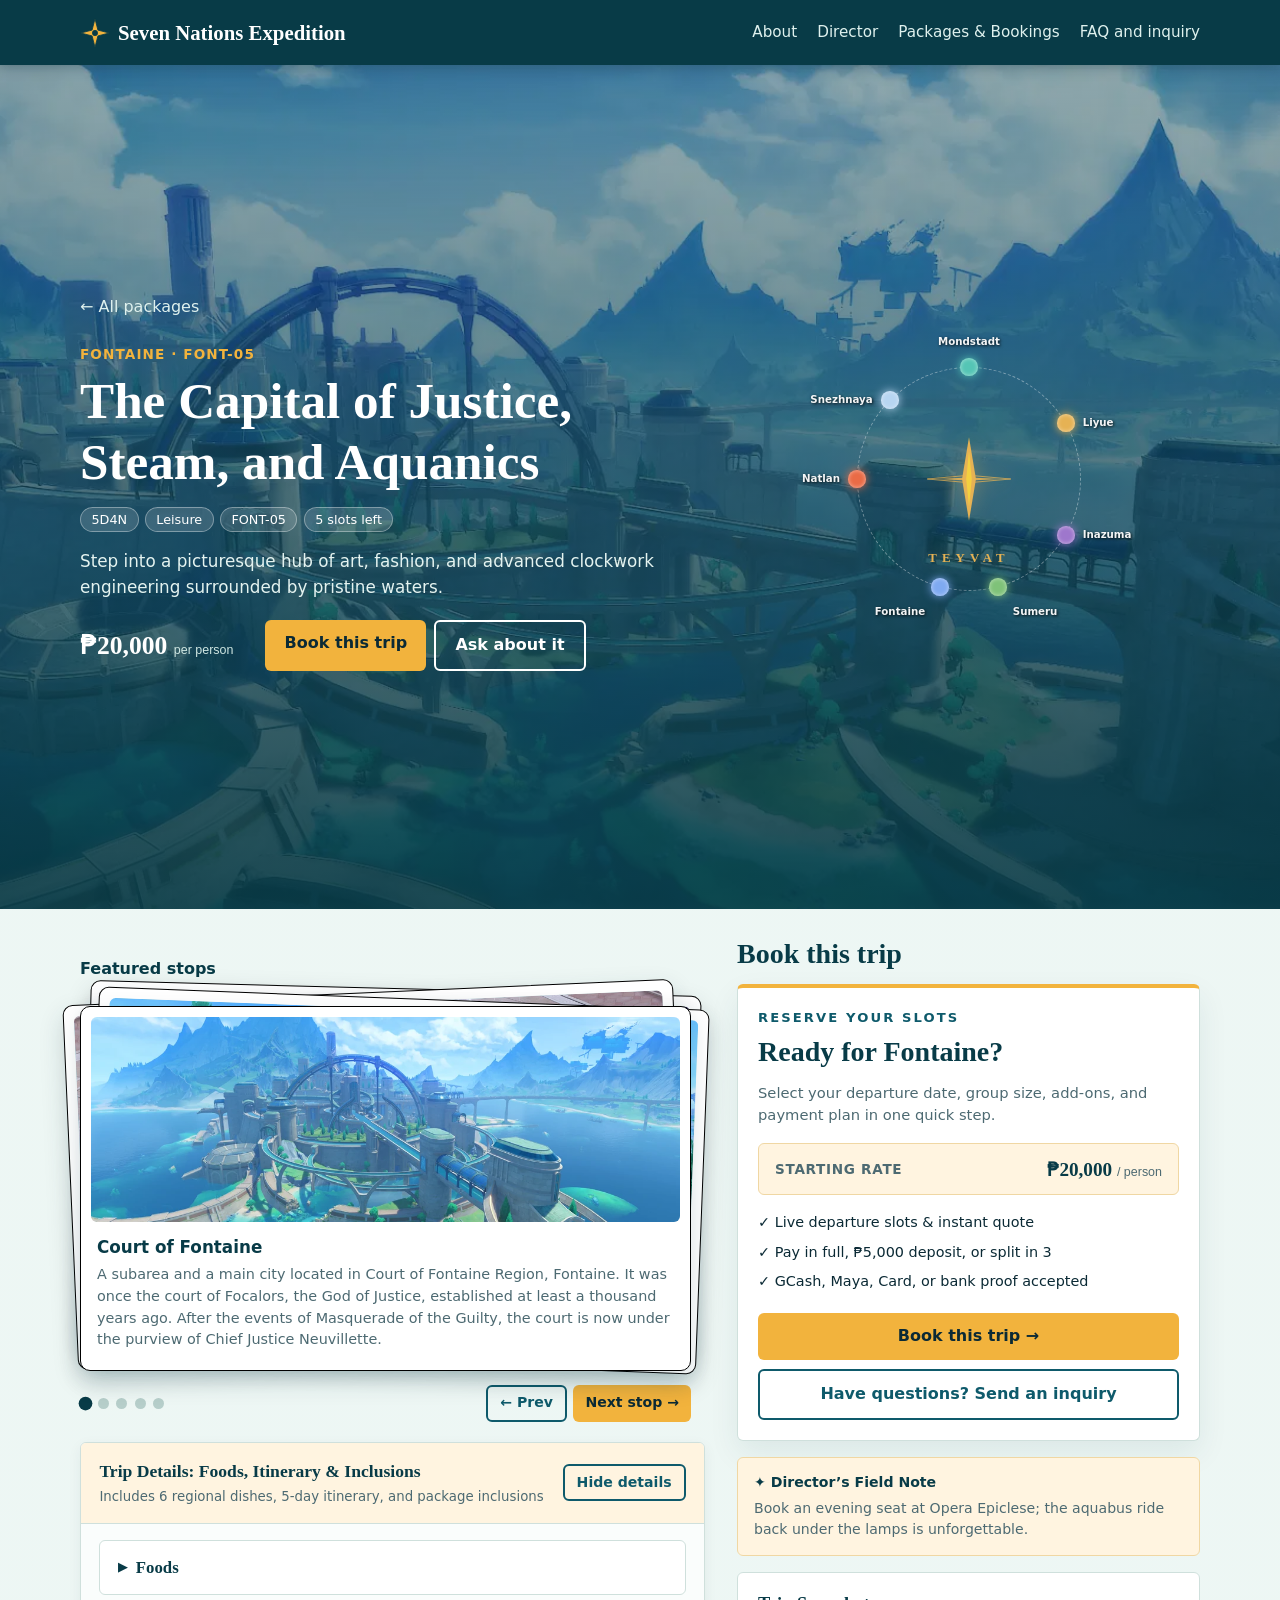
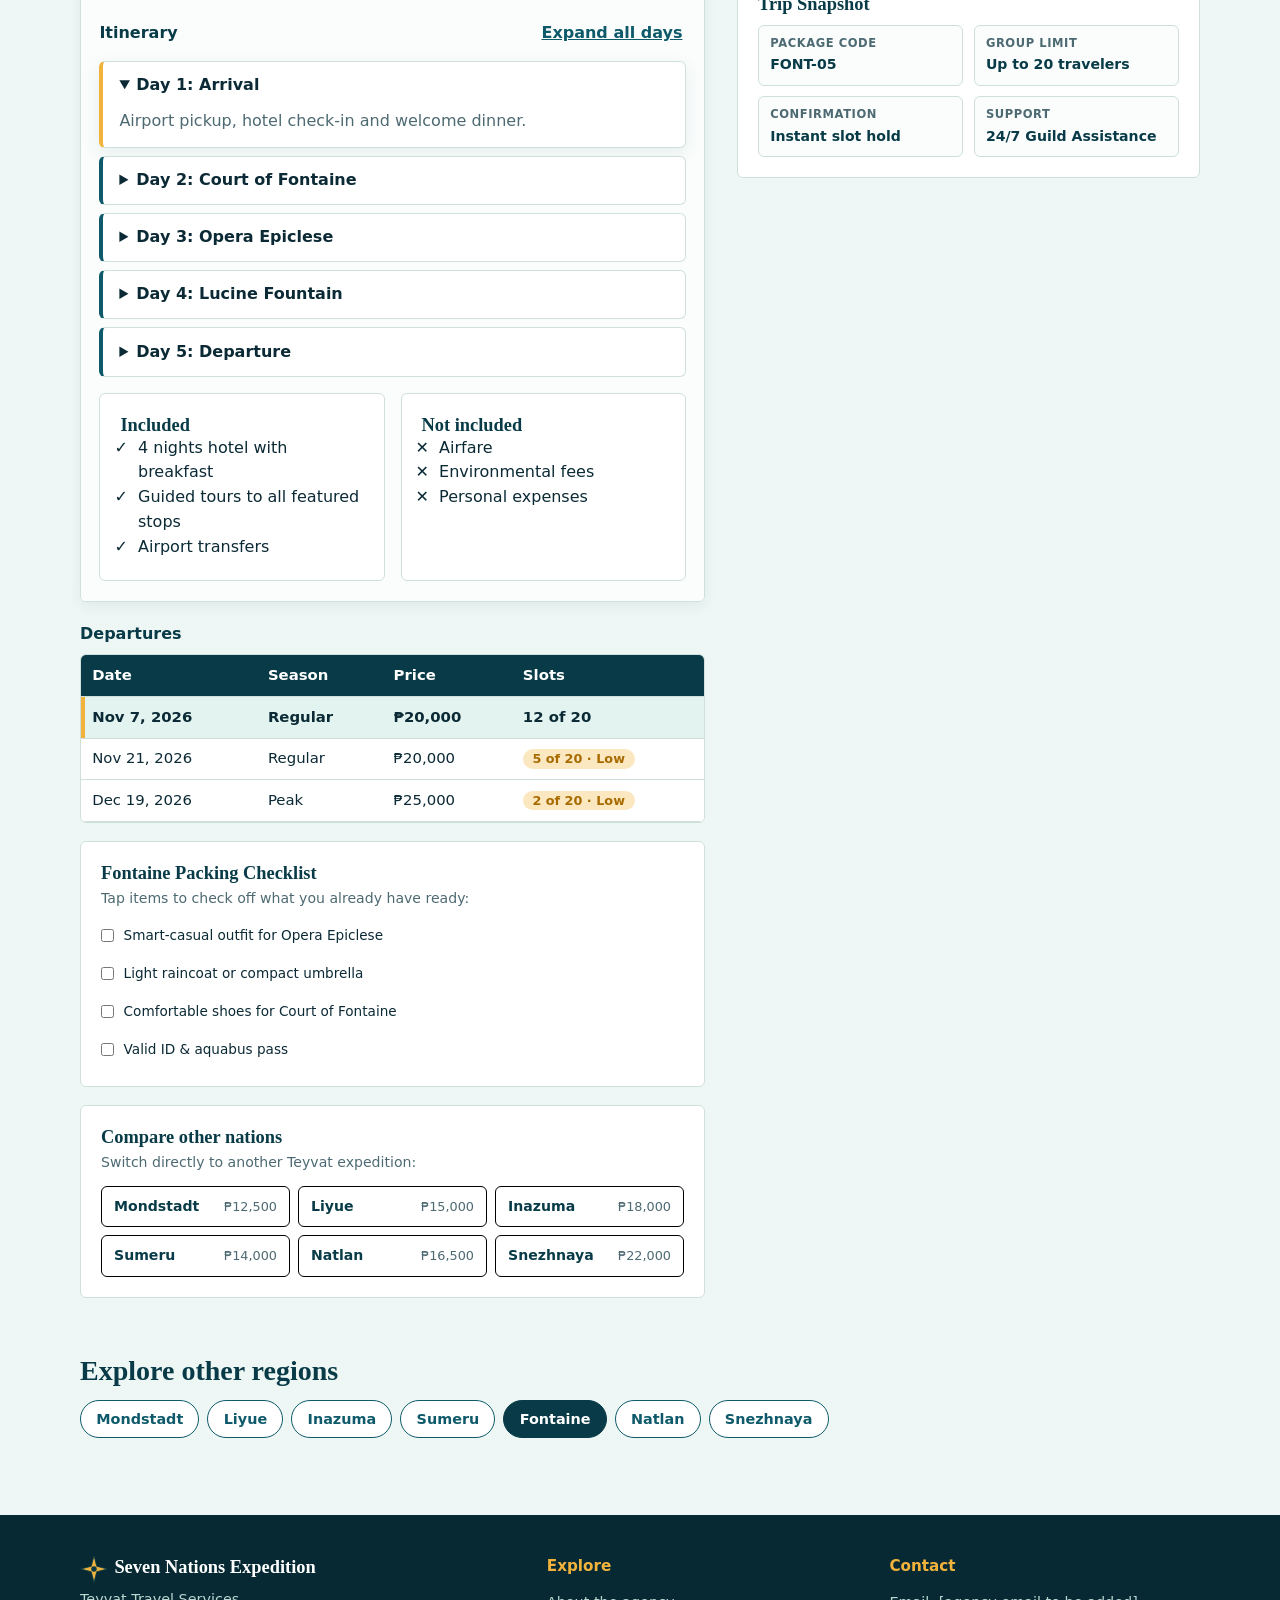
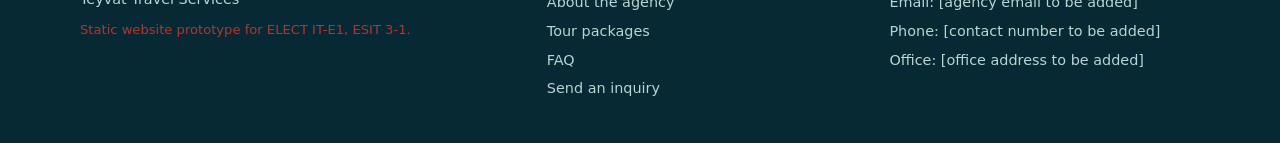
==== commit 41f3f96a: "ui: add compass star logo, enlarge header, fix hamburger menu" ====
--- a/html/fontaine.html
+++ b/html/fontaine.html
@@ -12,7 +12,7 @@
 
 <!-- ======================================================= 1. HEADER -->
 <header class="top"><div class="wrap">
-  <a class="brand" href="index.html">Seven Nations Expedition</a>
+  <a class="brand" href="index.html"><img class="brand-logo" src="../image/logo-star.svg" alt="Seven Nations Expedition logo" width="30" height="30">Seven Nations Expedition</a>
   <input type="checkbox" id="menu" class="toggle" aria-label="Toggle menu"><label for="menu" class="menu-btn">Menu</label>
   <nav id="nav" aria-label="Main">
     <a href="index.html#about">About</a>
@@ -179,7 +179,7 @@
 <!-- ======================================================= 5. FOOTER -->
 <footer class="sitefoot"><div class="wrap footgrid">
   <div>
-    <h3>Seven Nations Expedition</h3>
+    <h3><img class="foot-logo" src="../image/logo-star.svg" alt="" width="28" height="28">Seven Nations Expedition</h3>
     <p>Teyvat Travel Services</p>
     <p class="notice sm">Static website prototype for ELECT IT-E1, ESIT 3-1.</p>
   </div>
--- a/css/style.css
+++ b/css/style.css
@@ -331,13 +331,21 @@
   justify-content: space-between;
   gap: 1rem;
   flex-wrap: wrap;
-  padding-block: .85rem;
+  padding-block: 1.1rem;
 }
 .top nav { display: flex; gap: 1.25rem; flex-wrap: wrap; }
 .top nav a { color: #dff1ee; text-decoration: none; font-size: .95rem; }
 .top nav a:hover { color: var(--sun); }
 
-.brand { font: 700 1.3rem Georgia, serif; color: #fff; text-decoration: none; }
+.brand {
+  display: flex;
+  align-items: center;
+  gap: .5rem;
+  font: 700 1.3rem Georgia, serif;
+  color: #fff;
+  text-decoration: none;
+}
+.brand-logo { width: 30px; height: 30px; flex: none; }
 
 .hero {
   position: relative;
@@ -1422,6 +1430,7 @@
 /* 13. Footer
    ========================================================================== */
 .sitefoot { margin-top: 1.5rem; padding: 2.5rem 0; background: #062933; color: #b8d5d0; font-size: .9rem; }
+.foot-logo { width: 28px; height: 28px; display: inline-block; vertical-align: middle; margin-right: .4rem; }
 .footgrid { display: grid; grid-template-columns: 1.4fr 1fr 1fr; gap: 2rem; }
 .footgrid h3 { color: #fff; margin-bottom: .3rem; }
 .footgrid h4 { color: var(--sun); font-size: .95rem; margin: 0 0 .6rem; }
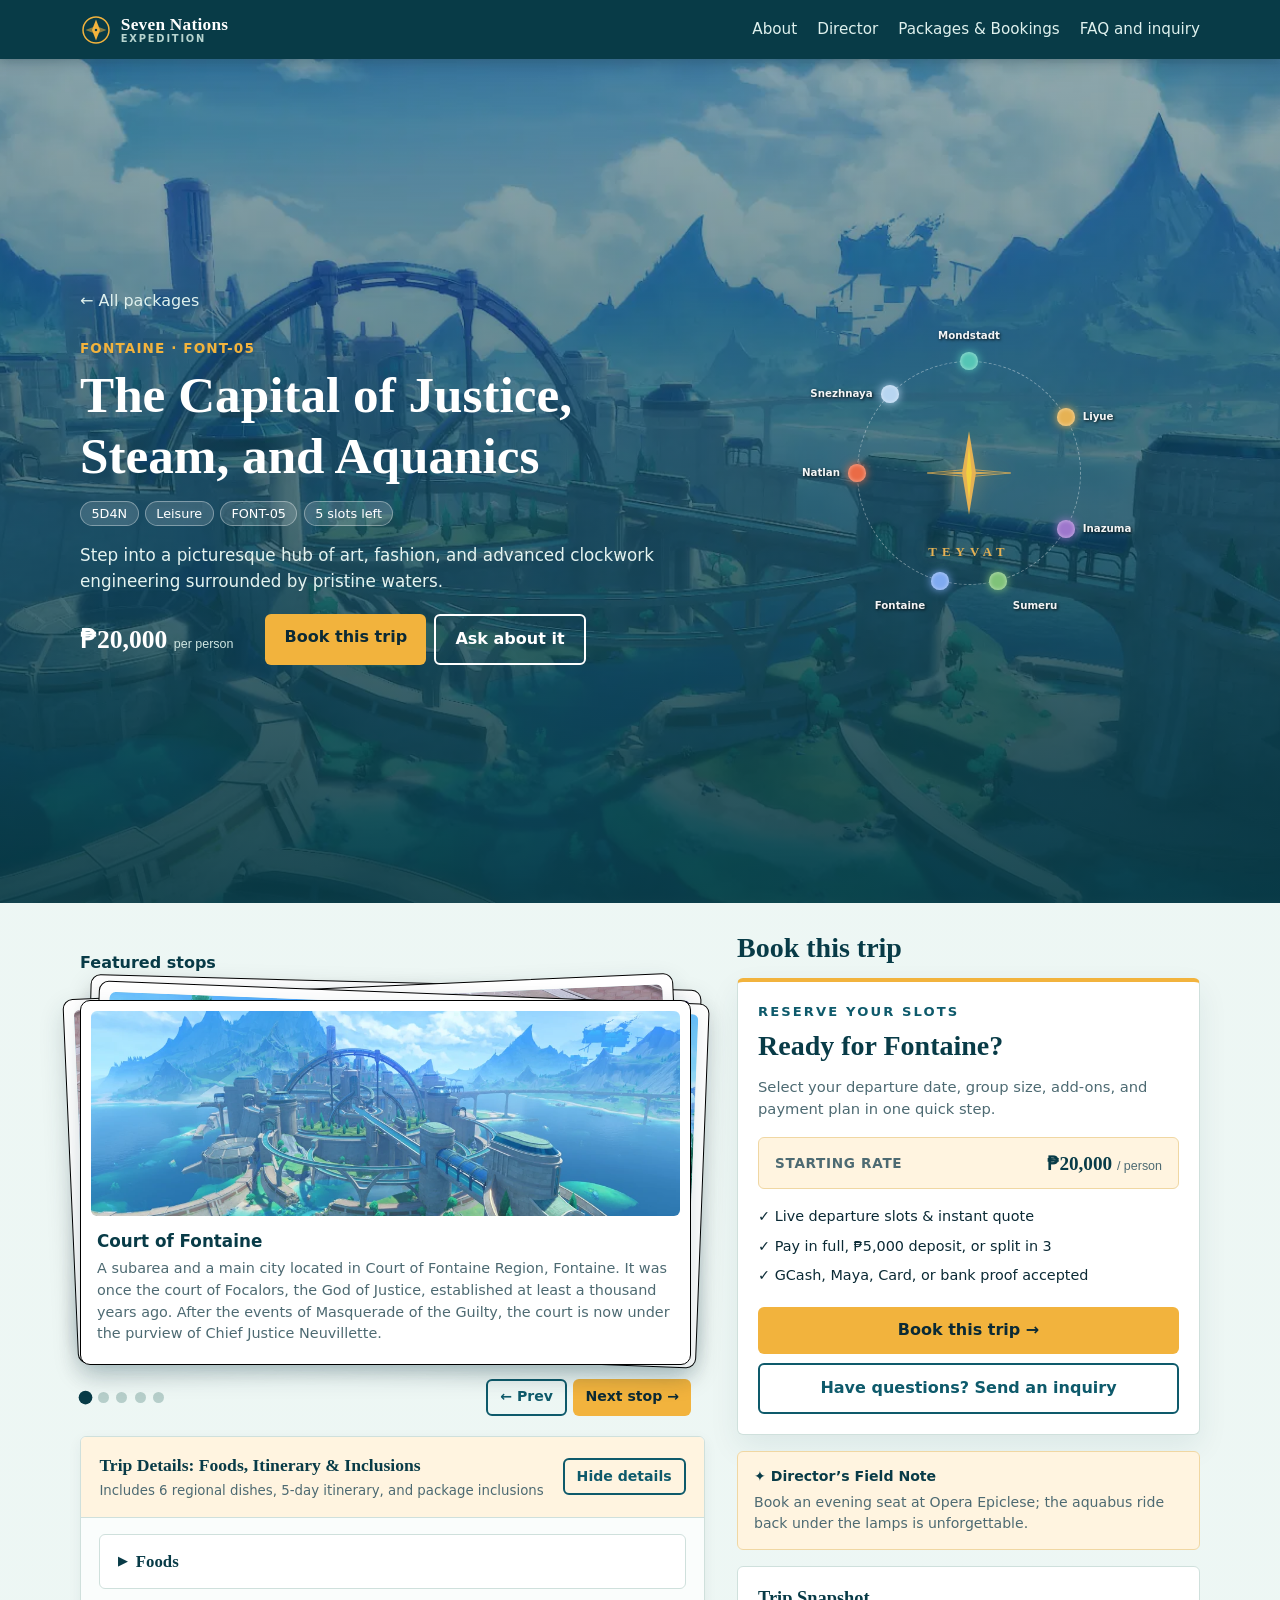
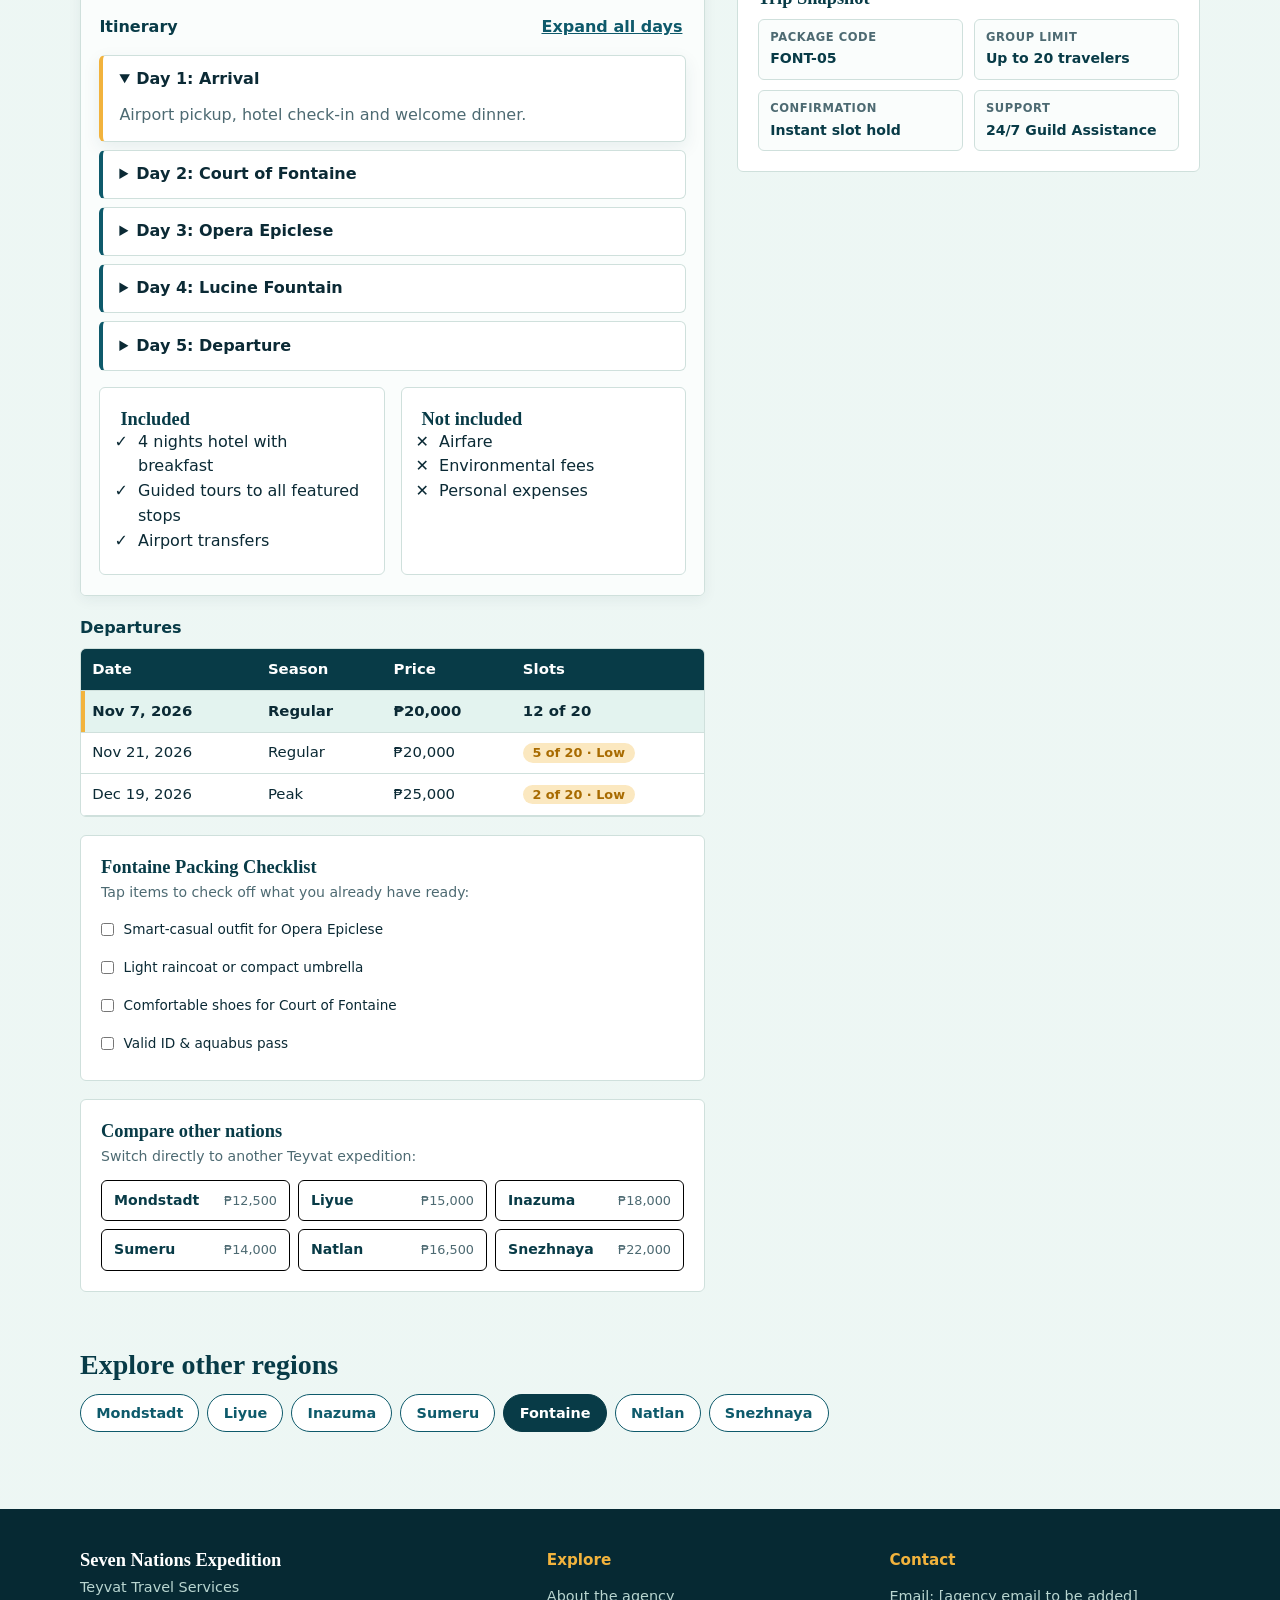
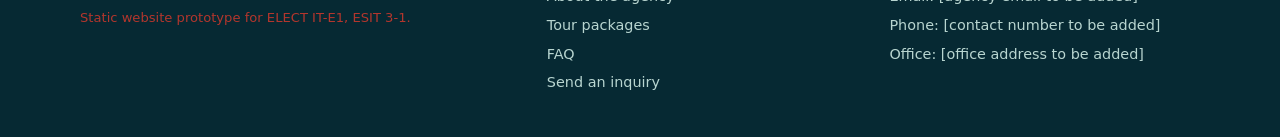
==== commit 4df991d3: "feat: add compatible package filter options" ====
--- a/html/fontaine.html
+++ b/html/fontaine.html
@@ -12,7 +12,7 @@
 
 <!-- ======================================================= 1. HEADER -->
 <header class="top"><div class="wrap">
-  <a class="brand" href="index.html"><img class="brand-logo" src="../image/logo-star.svg" alt="Seven Nations Expedition logo" width="30" height="30">Seven Nations Expedition</a>
+  <a class="brand" href="index.html" aria-label="Seven Nations Expedition home"><svg class="brand-mark" viewBox="0 0 32 32" aria-hidden="true" focusable="false"><circle cx="16" cy="16" r="13" fill="none" stroke="currentColor" stroke-width="1.5"/><path d="M16 5.5 20 16l-4 10.5L12 16 16 5.5Z" fill="currentColor"/><path d="M5.5 16 16 12l10.5 4L16 20 5.5 16Z" fill="currentColor" opacity=".55"/><circle cx="16" cy="16" r="2" fill="#083b47" stroke="currentColor" stroke-width="1.5"/></svg><span class="brand-copy"><span>Seven Nations</span><small>Expedition</small></span></a>
   <input type="checkbox" id="menu" class="toggle" aria-label="Toggle menu"><label for="menu" class="menu-btn">Menu</label>
   <nav id="nav" aria-label="Main">
     <a href="index.html#about">About</a>
@@ -179,7 +179,7 @@
 <!-- ======================================================= 5. FOOTER -->
 <footer class="sitefoot"><div class="wrap footgrid">
   <div>
-    <h3><img class="foot-logo" src="../image/logo-star.svg" alt="" width="28" height="28">Seven Nations Expedition</h3>
+    <h3>Seven Nations Expedition</h3>
     <p>Teyvat Travel Services</p>
     <p class="notice sm">Static website prototype for ELECT IT-E1, ESIT 3-1.</p>
   </div>
@@ -207,4 +207,4 @@
 </nav>
 <a class="totop" href="#" aria-label="Back to top">↑</a>
 </body>
-</html>+</html>
--- a/css/style.css
+++ b/css/style.css
@@ -331,21 +331,44 @@
   justify-content: space-between;
   gap: 1rem;
   flex-wrap: wrap;
-  padding-block: 1.1rem;
+  padding-block: .85rem;
 }
 .top nav { display: flex; gap: 1.25rem; flex-wrap: wrap; }
 .top nav a { color: #dff1ee; text-decoration: none; font-size: .95rem; }
 .top nav a:hover { color: var(--sun); }
 
 .brand {
-  display: flex;
-  align-items: center;
-  gap: .5rem;
-  font: 700 1.3rem Georgia, serif;
+  display: inline-flex;
+  align-items: center;
+  gap: .55rem;
   color: #fff;
   text-decoration: none;
 }
-.brand-logo { width: 30px; height: 30px; flex: none; }
+.brand-mark {
+  width: 2rem;
+  height: 2rem;
+  flex: none;
+  color: var(--sun);
+}
+.brand-copy {
+  display: grid;
+  gap: .05rem;
+  font-family: Georgia, "Times New Roman", serif;
+  font-weight: 700;
+  font-size: 1.08rem;
+  line-height: 1;
+  letter-spacing: .015em;
+}
+.brand-copy small {
+  color: #b8d5d0;
+  font-family: "Segoe UI", system-ui, sans-serif;
+  font-size: .62rem;
+  font-weight: 700;
+  letter-spacing: .18em;
+  text-transform: uppercase;
+}
+.brand:hover .brand-mark,
+.brand:focus-visible .brand-mark { color: #ffeaa7; }
 
 .hero {
   position: relative;
@@ -526,6 +549,14 @@
     url("../image/db_bg.jpg") center / cover no-repeat;
 }
 .filter input, .filter select { height: 42px; }
+.filter select option:disabled { color: #85928f; background: #edf1f0; }
+.filter-availability {
+  grid-column: 1 / -1;
+  margin: -.15rem 0 0;
+  color: var(--mute);
+  font-size: .78rem;
+  line-height: 1.35;
+}
 
 
 /* 7. About Section
@@ -1430,7 +1461,6 @@
 /* 13. Footer
    ========================================================================== */
 .sitefoot { margin-top: 1.5rem; padding: 2.5rem 0; background: #062933; color: #b8d5d0; font-size: .9rem; }
-.foot-logo { width: 28px; height: 28px; display: inline-block; vertical-align: middle; margin-right: .4rem; }
 .footgrid { display: grid; grid-template-columns: 1.4fr 1fr 1fr; gap: 2rem; }
 .footgrid h3 { color: #fff; margin-bottom: .3rem; }
 .footgrid h4 { color: var(--sun); font-size: .95rem; margin: 0 0 .6rem; }
@@ -1775,4 +1805,4 @@
 @media (prefers-reduced-motion: reduce) {
   html { scroll-behavior: auto; }
   *, *::before, *::after { transition: none !important; }
-}+}
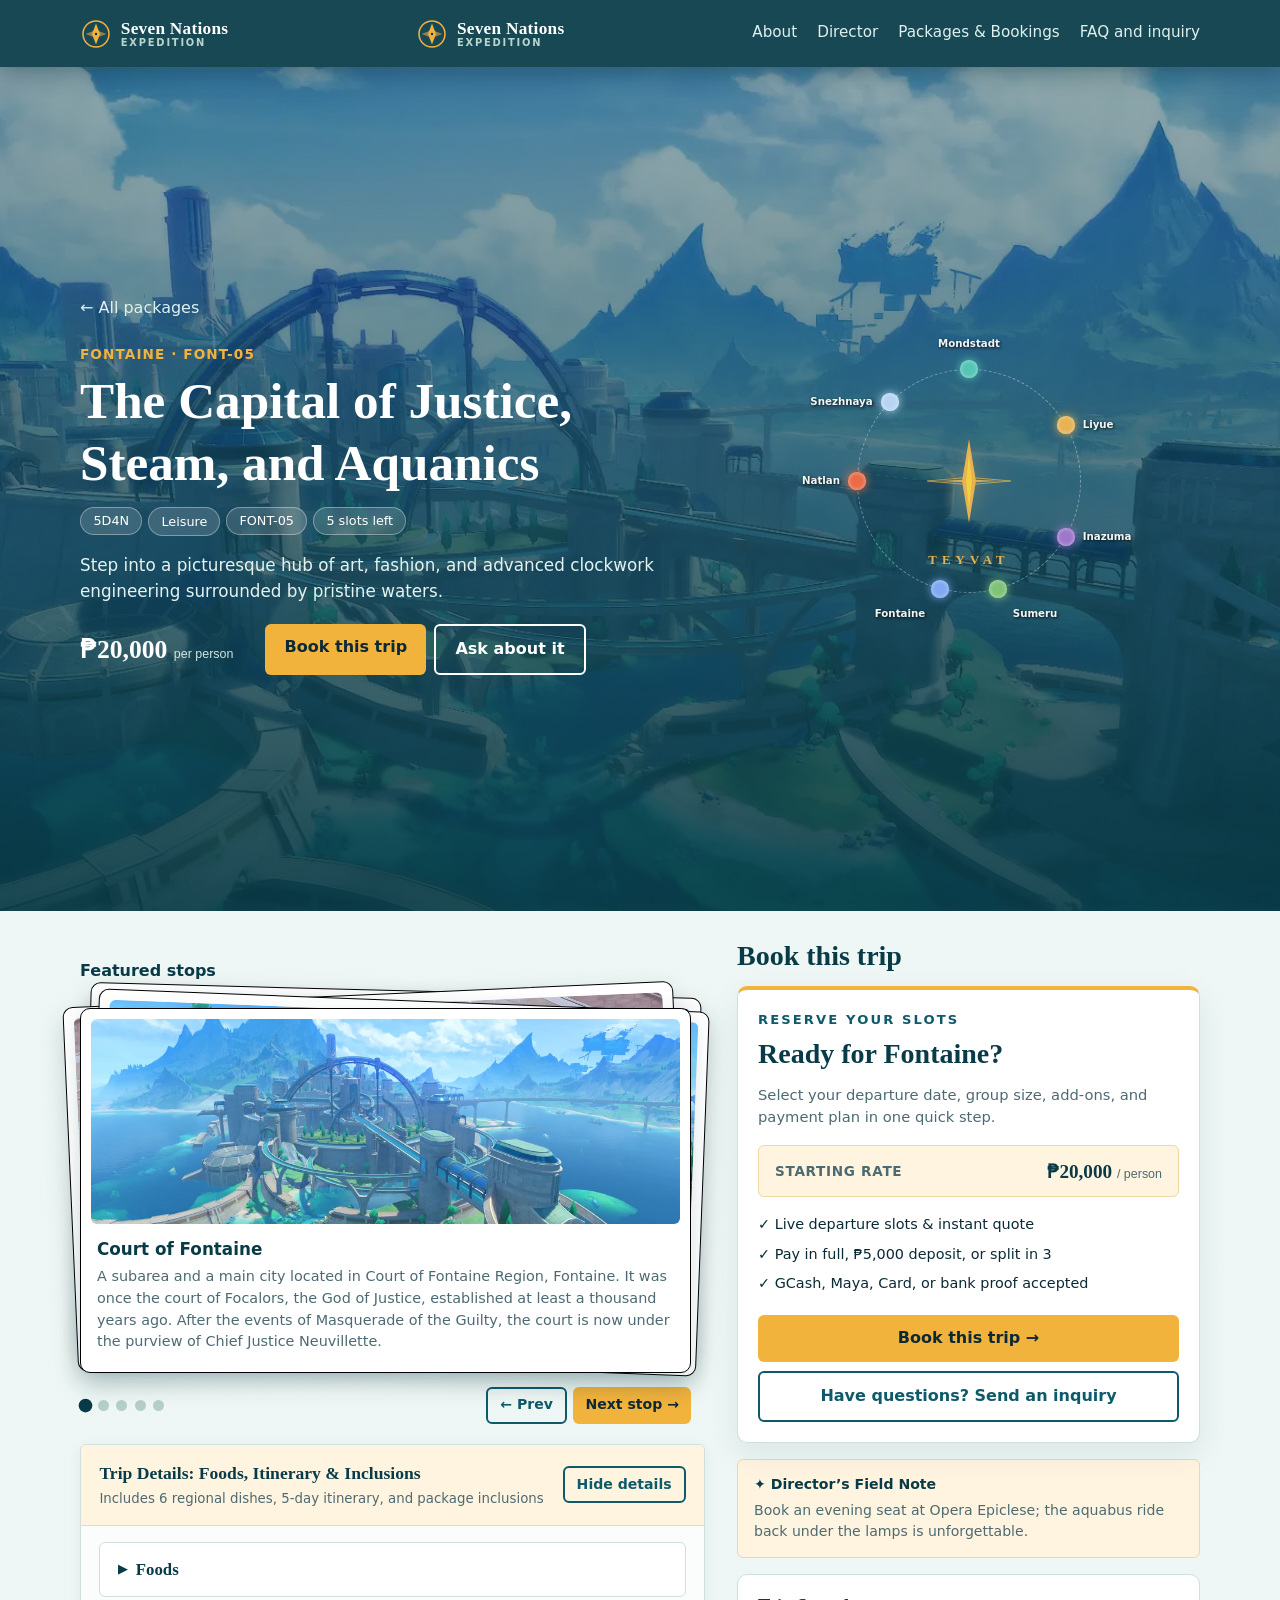
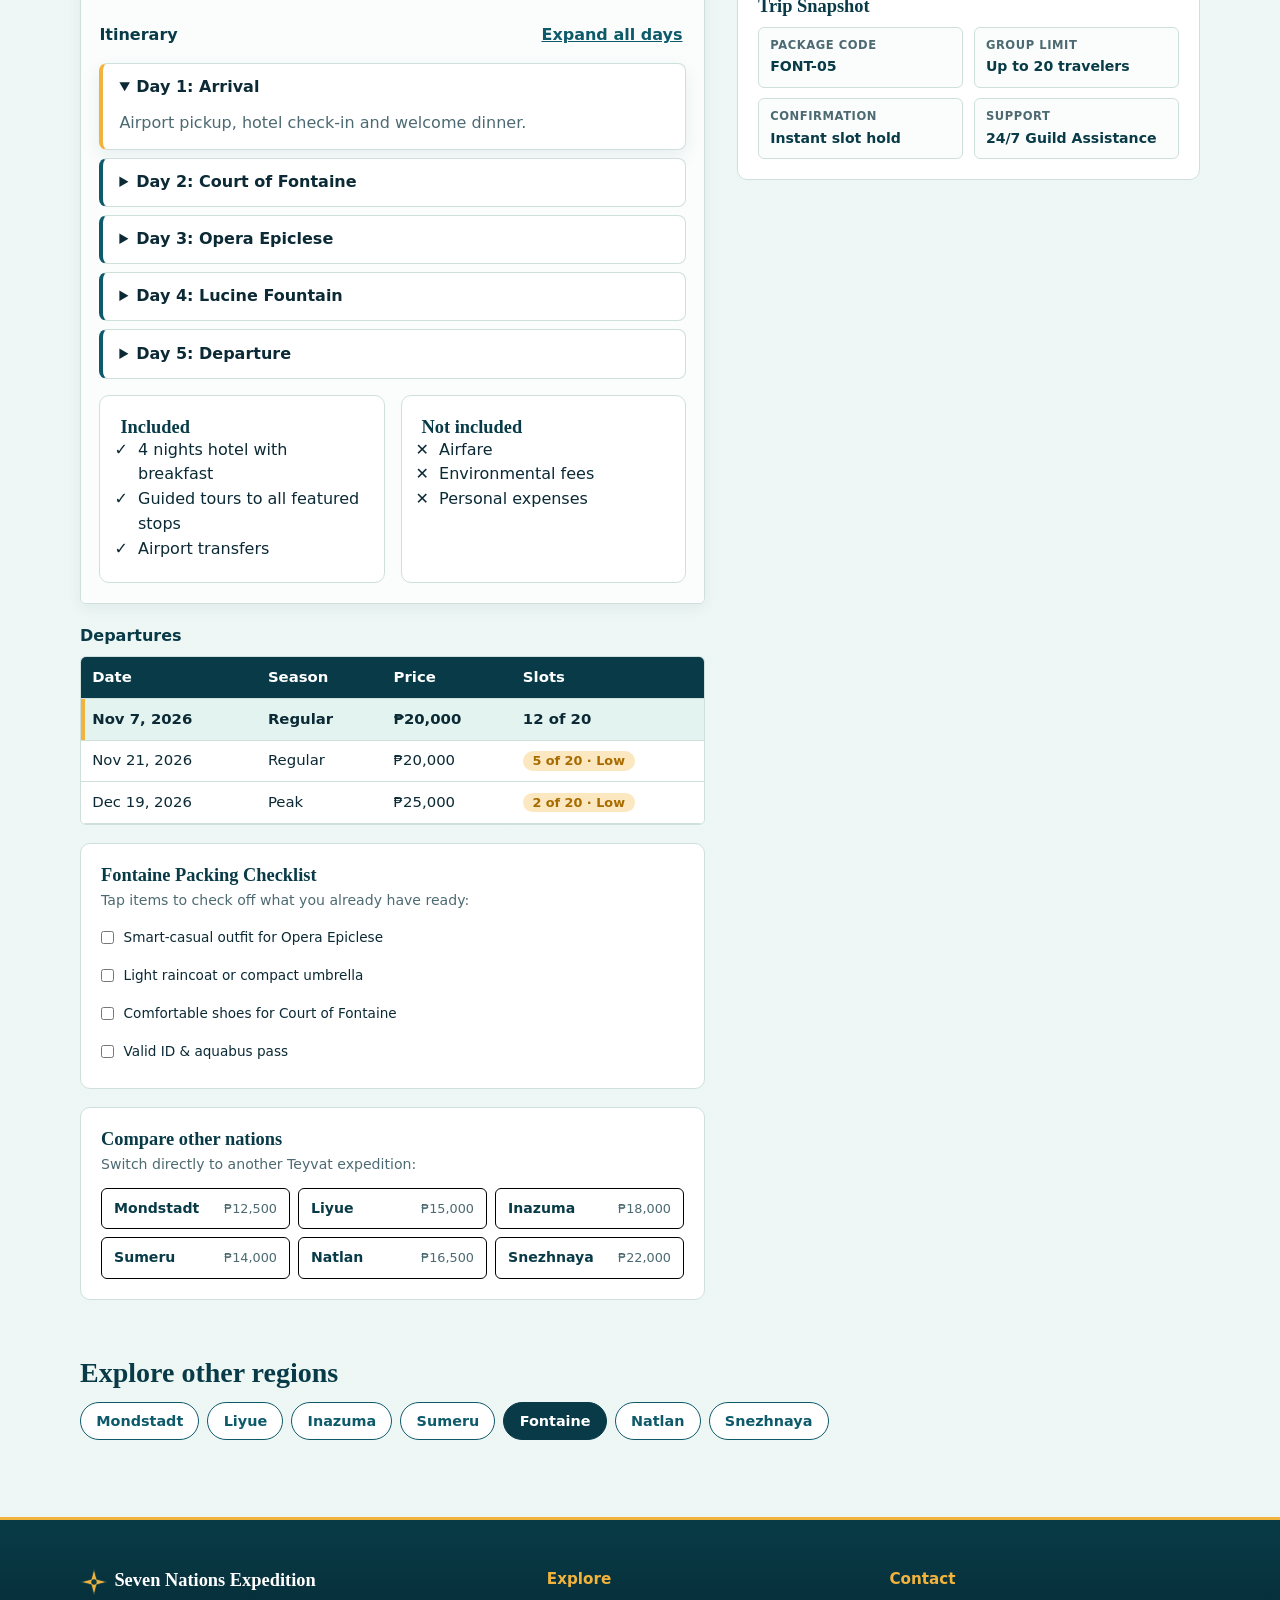
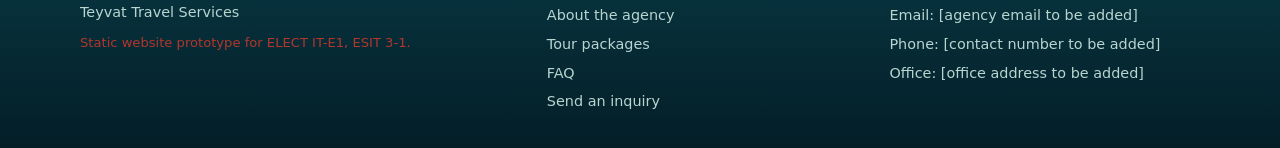
==== commit aef01a56: "chore: sync feature with dev # Conflicts: #	css/style.css #	html/fontaine.html #	html/inazuma.html #" ====
--- a/html/fontaine.html
+++ b/html/fontaine.html
@@ -13,7 +13,9 @@
 <!-- ======================================================= 1. HEADER -->
 <header class="top"><div class="wrap">
   <a class="brand" href="index.html" aria-label="Seven Nations Expedition home"><svg class="brand-mark" viewBox="0 0 32 32" aria-hidden="true" focusable="false"><circle cx="16" cy="16" r="13" fill="none" stroke="currentColor" stroke-width="1.5"/><path d="M16 5.5 20 16l-4 10.5L12 16 16 5.5Z" fill="currentColor"/><path d="M5.5 16 16 12l10.5 4L16 20 5.5 16Z" fill="currentColor" opacity=".55"/><circle cx="16" cy="16" r="2" fill="#083b47" stroke="currentColor" stroke-width="1.5"/></svg><span class="brand-copy"><span>Seven Nations</span><small>Expedition</small></span></a>
-  <input type="checkbox" id="menu" class="toggle" aria-label="Toggle menu"><label for="menu" class="menu-btn">Menu</label>
+  <input type="checkbox" id="menu" class="toggle" aria-label="Toggle menu"><label for="menu" class="menu-btn" aria-label="Toggle menu"><span class="sr-only">Toggle menu</span></label>
+  <a class="brand" href="index.html" aria-label="Seven Nations Expedition home"><svg class="brand-mark" viewBox="0 0 32 32" aria-hidden="true" focusable="false"><circle cx="16" cy="16" r="13" fill="none" stroke="currentColor" stroke-width="1.5"/><path d="M16 5.5 20 16l-4 10.5L12 16 16 5.5Z" fill="currentColor"/><path d="M5.5 16 16 12l10.5 4L16 20 5.5 16Z" fill="currentColor" opacity=".55"/><circle cx="16" cy="16" r="2" fill="#083b47" stroke="currentColor" stroke-width="1.5"/></svg><span class="brand-copy"><span>Seven Nations</span><small>Expedition</small></span></a>
+  <input type="checkbox" id="menu" class="toggle" aria-label="Toggle menu"><label for="menu" class="menu-btn" aria-label="Toggle menu"><span class="sr-only">Toggle menu</span></label>
   <nav id="nav" aria-label="Main">
     <a href="index.html#about">About</a>
     <a href="index.html#director">Director</a>
@@ -179,7 +181,7 @@
 <!-- ======================================================= 5. FOOTER -->
 <footer class="sitefoot"><div class="wrap footgrid">
   <div>
-    <h3>Seven Nations Expedition</h3>
+    <h3><img class="foot-logo" src="../image/logo-star.svg" alt="" width="28" height="28">Seven Nations Expedition</h3>
     <p>Teyvat Travel Services</p>
     <p class="notice sm">Static website prototype for ELECT IT-E1, ESIT 3-1.</p>
   </div>
--- a/css/style.css
+++ b/css/style.css
@@ -140,6 +140,11 @@
 section { padding: 1.75rem 0; }
 
 .two   { display: grid; grid-template-columns: minmax(0, 1.35fr) minmax(0, 1fr); gap: 2rem; align-items: start; }
+.two > aside, .two > .book-sidebar-stack {
+  position: sticky;
+  top: calc(var(--header-h) + 1rem);
+  align-self: start;
+}
 .split { display: grid; grid-template-columns: minmax(0, 1.7fr) minmax(0, 1fr); gap: 2rem; align-items: start; }
 .two > *, .split > * { min-width: 0; }
 
@@ -182,9 +187,9 @@
 }
 .btn:hover,
 .btn:focus:not(:focus-visible) {
-  background: var(--sun);
-  transform: none;
-  box-shadow: none;
+  background: #e5a52e;
+  transform: translateY(-2px);
+  box-shadow: 0 6px 20px rgba(242, 179, 61, .35);
   outline: none;
 }
 .btn:focus-visible { outline: 3px solid var(--sun); outline-offset: 2px; }
@@ -196,10 +201,10 @@
 }
 .btn.alt:hover,
 .btn.alt:focus:not(:focus-visible) {
-  background: transparent;
-  color: var(--lagoon);
-  transform: none;
-  box-shadow: none;
+  background: var(--lagoon);
+  color: #fff;
+  transform: translateY(-2px);
+  box-shadow: 0 6px 20px rgba(14, 90, 107, .25);
   outline: none;
 }
 
@@ -240,6 +245,9 @@
 textarea:focus, textarea:focus-visible,
 select:focus, select:focus-visible {
   outline: none;
+  border-color: var(--lagoon);
+  box-shadow: 0 0 0 3px rgba(14, 90, 107, .15);
+  transition: border-color .2s, box-shadow .2s;
 }
 
 .check { display: flex; gap: .6rem; align-items: center; padding: .4rem 0; }
@@ -250,8 +258,13 @@
 .card {
   background: #fff;
   border: 1px solid var(--line);
-  border-radius: var(--r);
+  border-radius: 10px;
   padding: 1.25rem;
+  transition: transform .2s ease, box-shadow .2s ease;
+}
+.card:hover {
+  transform: translateY(-2px);
+  box-shadow: 0 8px 24px rgba(8, 59, 71, .08);
 }
 
 table { width: 100%; border-collapse: collapse; background: #fff; font-size: .93rem; }
@@ -266,7 +279,7 @@
 .st.done { background: #dbe3f5; color: #2f4a9b; }
 
 .tags { display: flex; gap: .4rem; flex-wrap: wrap; }
-.tag  { font-size: .8rem; background: var(--foam); border: 1px solid var(--line); border-radius: 99px; padding: .1rem .65rem; white-space: nowrap; }
+.tag  { font-size: .8rem; background: rgba(255, 244, 224, .6); border: 1px solid rgba(207, 224, 220, .6); border-radius: 99px; padding: .2rem .75rem; white-space: nowrap; backdrop-filter: blur(4px); }
 
 /* Filter Chips */
 .chips {
@@ -303,8 +316,10 @@
 .chips a.chip { text-decoration: none; }
 
 /* Accordions, Lists & Notices */
-details { border: 1px solid var(--line); border-radius: var(--r); margin-bottom: .5rem; background: #fff; }
-summary { padding: .7rem 1rem; font-weight: 600; cursor: pointer; min-height: var(--tap); }
+details { border: 1px solid var(--line); border-radius: 8px; margin-bottom: .5rem; background: #fff; transition: box-shadow .2s ease; }
+details[open] { box-shadow: 0 4px 14px rgba(8, 59, 71, .06); }
+summary { padding: .7rem 1rem; font-weight: 600; cursor: pointer; min-height: var(--tap); transition: color .15s ease; }
+summary:hover { color: var(--lagoon); }
 details p { padding: 0 1rem .8rem; color: var(--mute); }
 
 ul.list { padding-left: 1.1rem; }
@@ -321,9 +336,11 @@
   position: sticky;
   top: 0;
   z-index: 40;
-  background: var(--deep);
+  background: rgba(8, 59, 71, .92);
+  backdrop-filter: blur(14px);
+  -webkit-backdrop-filter: blur(14px);
   color: #fff;
-  box-shadow: 0 2px 12px rgba(6, 41, 51, .28);
+  box-shadow: 0 4px 24px rgba(6, 41, 51, .35);
 }
 .top .wrap {
   display: flex;
@@ -331,11 +348,29 @@
   justify-content: space-between;
   gap: 1rem;
   flex-wrap: wrap;
-  padding-block: .85rem;
+  padding-block: 1.1rem;
 }
 .top nav { display: flex; gap: 1.25rem; flex-wrap: wrap; }
-.top nav a { color: #dff1ee; text-decoration: none; font-size: .95rem; }
+.top nav a {
+  color: #dff1ee;
+  text-decoration: none;
+  font-size: .95rem;
+  position: relative;
+  padding-bottom: 2px;
+  transition: color .2s ease;
+}
+.top nav a::after {
+  content: '';
+  position: absolute;
+  bottom: 0;
+  left: 0;
+  width: 0;
+  height: 2px;
+  background: var(--sun);
+  transition: width .25s ease;
+}
 .top nav a:hover { color: var(--sun); }
+.top nav a:hover::after { width: 100%; }
 
 .brand {
   display: inline-flex;
@@ -551,12 +586,19 @@
 .filter input, .filter select { height: 42px; }
 .filter select option:disabled { color: #85928f; background: #edf1f0; }
 .filter-availability {
-  grid-column: 1 / -1;
-  margin: -.15rem 0 0;
-  color: var(--mute);
+  grid-column: 1 / -2;
+  align-self: center;
+  margin: 0;
+  padding: .5rem .7rem;
+  border: 1px solid rgba(8, 59, 71, .13);
+  border-radius: var(--r);
+  background: rgba(255, 255, 255, .7);
+  color: var(--deep);
   font-size: .78rem;
+  font-weight: 600;
   line-height: 1.35;
 }
+.filter > .btn { grid-column: -2 / -1; }
 
 
 /* 7. About Section
@@ -615,11 +657,13 @@
 }
 
 .about-highlights {
-  background: #fff;
-  border: 1px solid var(--line);
-  border-radius: 10px;
-  padding: 1.75rem;
-  box-shadow: 0 10px 28px rgba(8, 59, 71, .06);
+  background: rgba(255, 255, 255, .85);
+  backdrop-filter: blur(12px);
+  -webkit-backdrop-filter: blur(12px);
+  border: 1px solid rgba(207, 224, 220, .5);
+  border-radius: 16px;
+  padding: 2rem;
+  box-shadow: 0 16px 40px rgba(8, 59, 71, .08);
 }
 .about-highlights h3 {
   font-size: 1.2rem;
@@ -900,11 +944,20 @@
   flex-direction: row;
   background: #fff;
   border: 1px solid var(--line);
-  border-radius: var(--r);
+  border-radius: 10px;
   overflow: hidden;
-  transition: box-shadow .18s ease;
-}
-.pkg:hover { box-shadow: 0 6px 18px rgba(8, 59, 71, .09); }
+  transition: transform .25s ease, box-shadow .25s ease;
+}
+.pkg:hover {
+  transform: translateY(-4px);
+  box-shadow: 0 12px 32px rgba(8, 59, 71, .12);
+}
+.pkg:hover .pic {
+  background-size: 115%;
+}
+.pic {
+  transition: background-size .4s ease;
+}
 .pkg .body { display: flex; flex-direction: column; gap: .5rem; flex: 1; padding: .95rem 1.1rem; }
 .pkg h3 { font-size: 1.08rem; line-height: 1.3; }
 .pkg p {
@@ -958,8 +1011,9 @@
   box-shadow: 0 2px 6px rgba(0, 0, 0, .25);
   transition: transform .15s;
 }
-.save:hover { transform: scale(1.08); }
-.toggle:checked + .save { color: var(--bad); }
+.save:hover { transform: scale(1.15); }
+.toggle:checked + .save { color: var(--bad); animation: heartPop .35s ease; }
+@keyframes heartPop { 0% { transform: scale(1); } 40% { transform: scale(1.3); } 100% { transform: scale(1); } }
 
 .buy {
   display: flex;
@@ -1460,7 +1514,15 @@
 
 /* 13. Footer
    ========================================================================== */
-.sitefoot { margin-top: 1.5rem; padding: 2.5rem 0; background: #062933; color: #b8d5d0; font-size: .9rem; }
+.sitefoot {
+  margin-top: 1.5rem;
+  padding: 3rem 0 2rem;
+  background: linear-gradient(180deg, #083b47 0%, #041e27 100%);
+  color: #b8d5d0;
+  font-size: .9rem;
+  border-top: 3px solid var(--sun);
+}
+.foot-logo { width: 28px; height: 28px; display: inline-block; vertical-align: middle; margin-right: .4rem; }
 .footgrid { display: grid; grid-template-columns: 1.4fr 1fr 1fr; gap: 2rem; }
 .footgrid h3 { color: #fff; margin-bottom: .3rem; }
 .footgrid h4 { color: var(--sun); font-size: .95rem; margin: 0 0 .6rem; }
@@ -1681,6 +1743,11 @@
   font-size: 1.2rem;
   text-decoration: none;
   box-shadow: 0 4px 12px rgba(0, 0, 0, .3);
+  transition: transform .2s ease, box-shadow .2s ease;
+}
+.totop:hover {
+  transform: translateY(-3px);
+  box-shadow: 0 8px 20px rgba(0, 0, 0, .35);
 }
 
 
@@ -1712,9 +1779,10 @@
   .region-hero .hero-compass { margin-top: 1.5rem; }
 
   .filter { grid-template-columns: 1fr 1fr; }
+  .filter-availability { grid-column: 1 / -1; }
   .filter .btn { grid-column: 1 / -1; }
 
-  #about { padding: 3rem 0; }
+  #about { padding: 3rem 0; min-height: auto; }
   .about-grid { grid-template-columns: 1fr; gap: 2rem; }
 
   #director { padding: 3.5rem 0; min-height: auto; }
@@ -1731,6 +1799,7 @@
   .pkg .pic { width: 100%; height: 160px; min-height: 0; }
 
   .two, .split, .helpgrid, .footgrid, .inc, .f2 { grid-template-columns: 1fr; }
+  .two > aside, .two > .book-sidebar-stack { position: static; }
 
   .dock {
     position: fixed;
@@ -1802,7 +1871,44 @@
   .buy { flex-direction: column; align-items: stretch; }
 }
 
+/* Smooth entrance animations */
+@keyframes fadeSlideUp {
+  from { opacity: 0; transform: translateY(28px); }
+  to   { opacity: 1; transform: translateY(0); }
+}
+
+#about .about-grid,
+#director .dir-grid,
+.pkg,
+.about-highlights,
+.book-launcher-card,
+.dir-figure {
+  animation: fadeSlideUp .6s ease both;
+}
+
+/* Stagger package cards */
+.pkg:nth-child(2) { animation-delay: .08s; }
+.pkg:nth-child(3) { animation-delay: .16s; }
+.pkg:nth-child(4) { animation-delay: .24s; }
+.pkg:nth-child(5) { animation-delay: .32s; }
+.pkg:nth-child(6) { animation-delay: .4s; }
+.pkg:nth-child(7) { animation-delay: .48s; }
+
+/* Compass node pulse */
+@keyframes compassPulse {
+  0%, 100% { box-shadow: 0 0 10px var(--node-color), inset 0 0 4px rgba(255,255,255,.5); }
+  50%      { box-shadow: 0 0 18px var(--node-color), 0 0 28px var(--node-color), inset 0 0 6px rgba(255,255,255,.6); }
+}
+.compass-dot { animation: compassPulse 3s ease-in-out infinite; }
+
+/* Brand logo subtle spin on hover */
+.brand:hover .brand-logo { animation: logoSpin .6s ease; }
+@keyframes logoSpin {
+  from { transform: rotate(0deg); }
+  to   { transform: rotate(90deg); }
+}
+
 @media (prefers-reduced-motion: reduce) {
   html { scroll-behavior: auto; }
-  *, *::before, *::after { transition: none !important; }
-}
+  *, *::before, *::after { transition: none !important; animation: none !important; }
+}
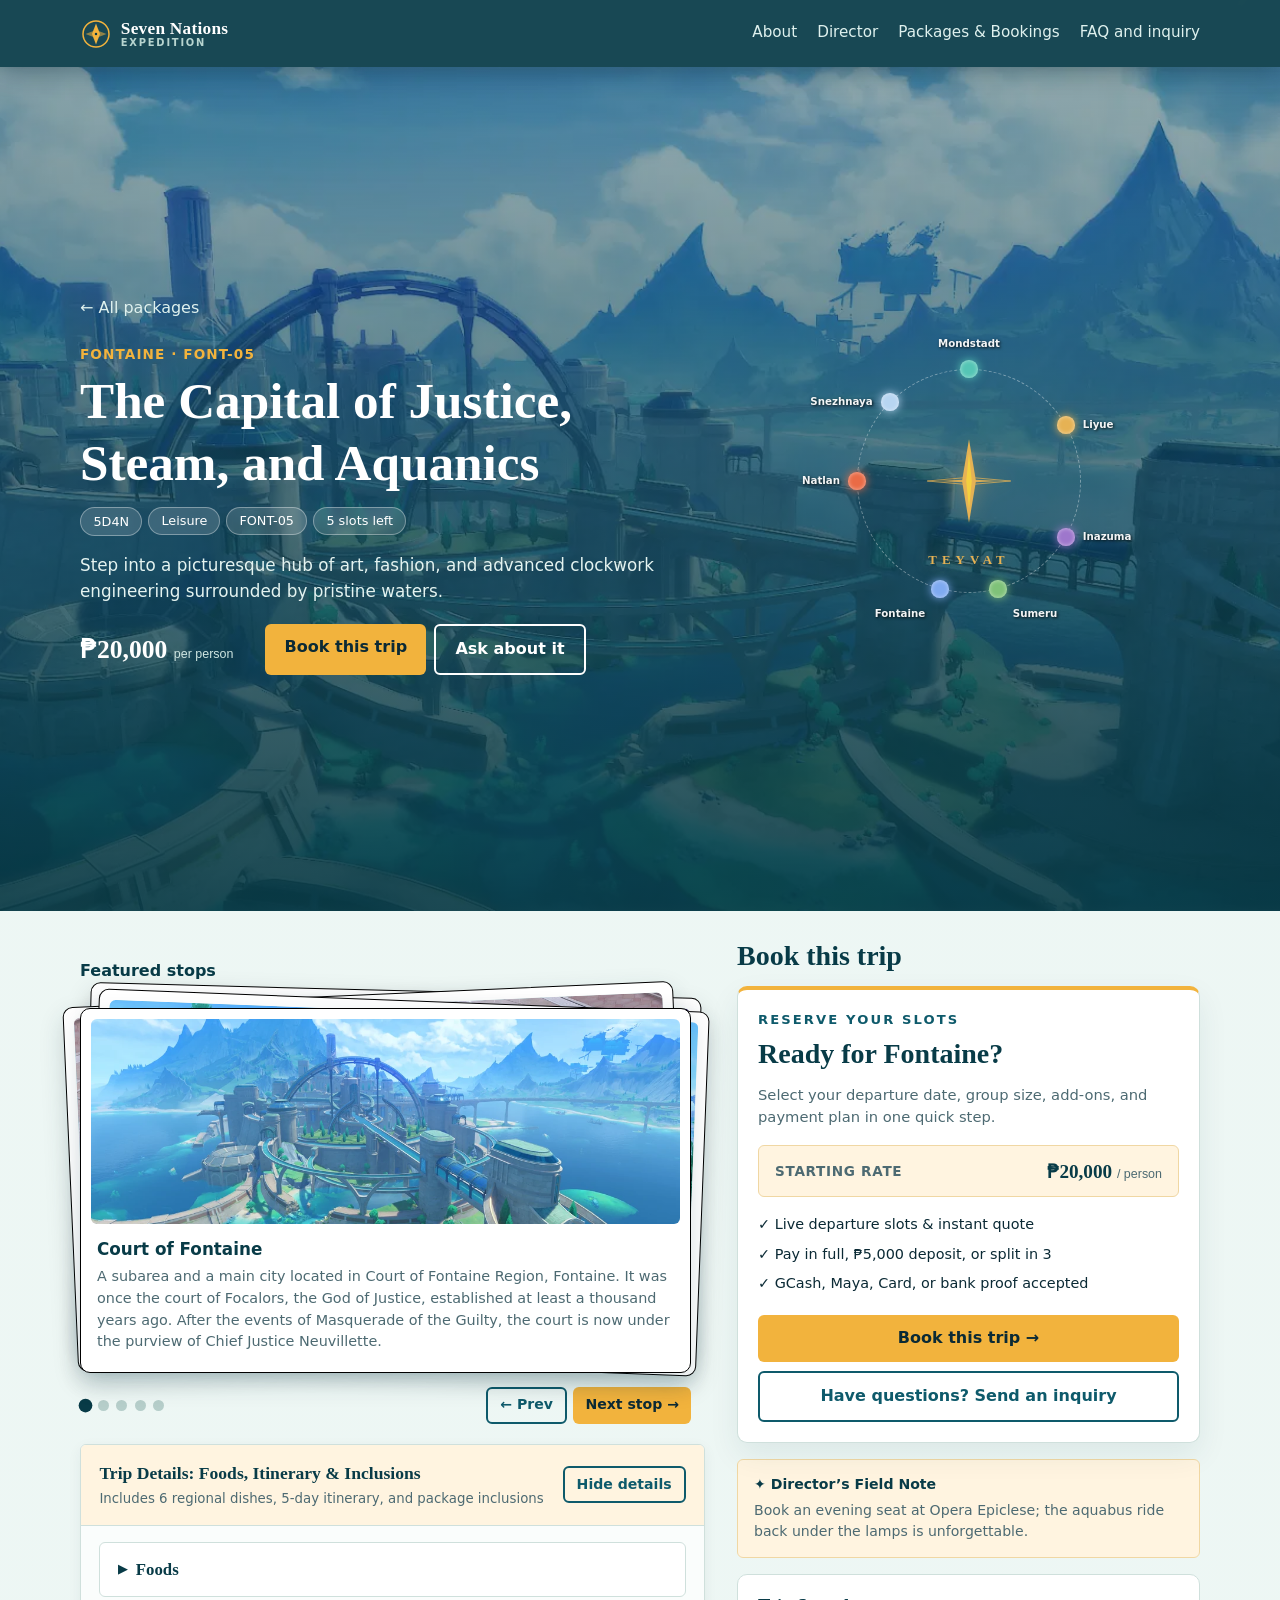
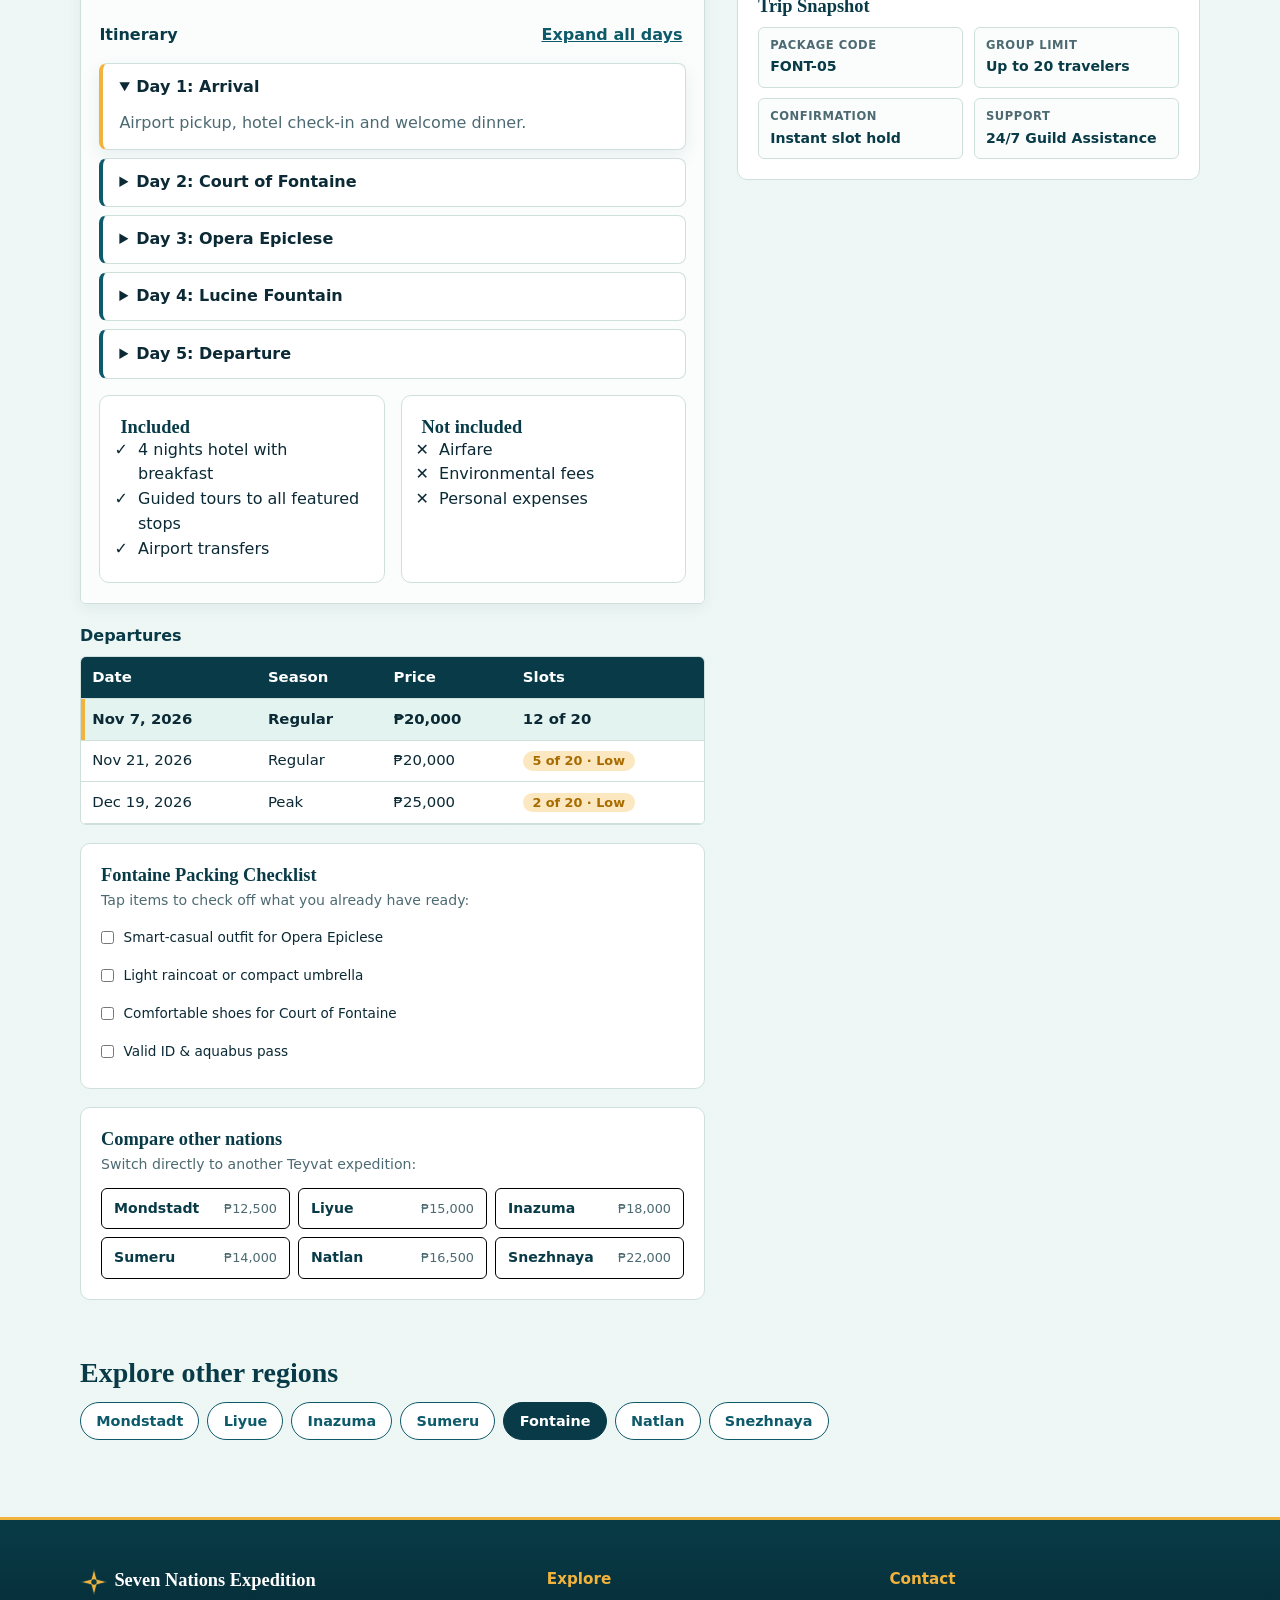
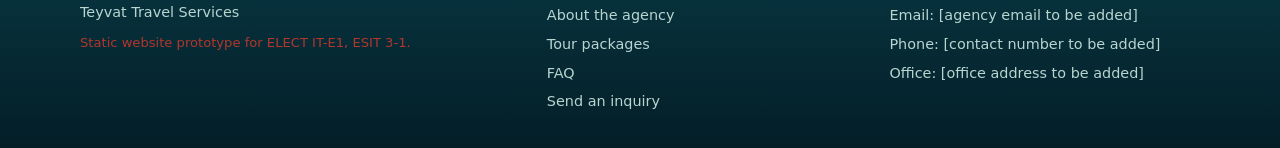
==== commit f66035a6: "fix: remove duplicate region page headers" ====
--- a/html/fontaine.html
+++ b/html/fontaine.html
@@ -12,8 +12,6 @@
 
 <!-- ======================================================= 1. HEADER -->
 <header class="top"><div class="wrap">
-  <a class="brand" href="index.html" aria-label="Seven Nations Expedition home"><svg class="brand-mark" viewBox="0 0 32 32" aria-hidden="true" focusable="false"><circle cx="16" cy="16" r="13" fill="none" stroke="currentColor" stroke-width="1.5"/><path d="M16 5.5 20 16l-4 10.5L12 16 16 5.5Z" fill="currentColor"/><path d="M5.5 16 16 12l10.5 4L16 20 5.5 16Z" fill="currentColor" opacity=".55"/><circle cx="16" cy="16" r="2" fill="#083b47" stroke="currentColor" stroke-width="1.5"/></svg><span class="brand-copy"><span>Seven Nations</span><small>Expedition</small></span></a>
-  <input type="checkbox" id="menu" class="toggle" aria-label="Toggle menu"><label for="menu" class="menu-btn" aria-label="Toggle menu"><span class="sr-only">Toggle menu</span></label>
   <a class="brand" href="index.html" aria-label="Seven Nations Expedition home"><svg class="brand-mark" viewBox="0 0 32 32" aria-hidden="true" focusable="false"><circle cx="16" cy="16" r="13" fill="none" stroke="currentColor" stroke-width="1.5"/><path d="M16 5.5 20 16l-4 10.5L12 16 16 5.5Z" fill="currentColor"/><path d="M5.5 16 16 12l10.5 4L16 20 5.5 16Z" fill="currentColor" opacity=".55"/><circle cx="16" cy="16" r="2" fill="#083b47" stroke="currentColor" stroke-width="1.5"/></svg><span class="brand-copy"><span>Seven Nations</span><small>Expedition</small></span></a>
   <input type="checkbox" id="menu" class="toggle" aria-label="Toggle menu"><label for="menu" class="menu-btn" aria-label="Toggle menu"><span class="sr-only">Toggle menu</span></label>
   <nav id="nav" aria-label="Main">
--- a/css/style.css
+++ b/css/style.css
@@ -549,7 +549,7 @@
   filter: drop-shadow(0 0 10px rgba(230, 178, 84, .4));
   pointer-events: none;
   transform: translate(-50%, -50%) rotate(0deg);
-  transition: transform .4s cubic-bezier(.34, 1.56, .64, 1);
+  transition: transform 3s cubic-bezier(.45, 0, .2, 1);
 }
 .compass-needle svg { display: block; width: 100%; height: 100%; }
 .compass-mondstadt:hover ~ .compass-needle,
@@ -572,7 +572,7 @@
   position: relative;
   grid-column: 1 / -1;
   display: grid;
-  grid-template-columns: repeat(auto-fit, minmax(150px, 1fr));
+  grid-template-columns: repeat(6, minmax(0, 1fr));
   gap: .8rem;
   align-items: end;
   padding: 1rem;
@@ -585,20 +585,8 @@
 }
 .filter input, .filter select { height: 42px; }
 .filter select option:disabled { color: #85928f; background: #edf1f0; }
-.filter-availability {
-  grid-column: 1 / -2;
-  align-self: center;
-  margin: 0;
-  padding: .5rem .7rem;
-  border: 1px solid rgba(8, 59, 71, .13);
-  border-radius: var(--r);
-  background: rgba(255, 255, 255, .7);
-  color: var(--deep);
-  font-size: .78rem;
-  font-weight: 600;
-  line-height: 1.35;
-}
-.filter > .btn { grid-column: -2 / -1; }
+/* Hides the retired availability note in a cached copy of the page. */
+.filter-availability { display: none !important; }
 
 
 /* 7. About Section
@@ -1779,7 +1767,6 @@
   .region-hero .hero-compass { margin-top: 1.5rem; }
 
   .filter { grid-template-columns: 1fr 1fr; }
-  .filter-availability { grid-column: 1 / -1; }
   .filter .btn { grid-column: 1 / -1; }
 
   #about { padding: 3rem 0; min-height: auto; }
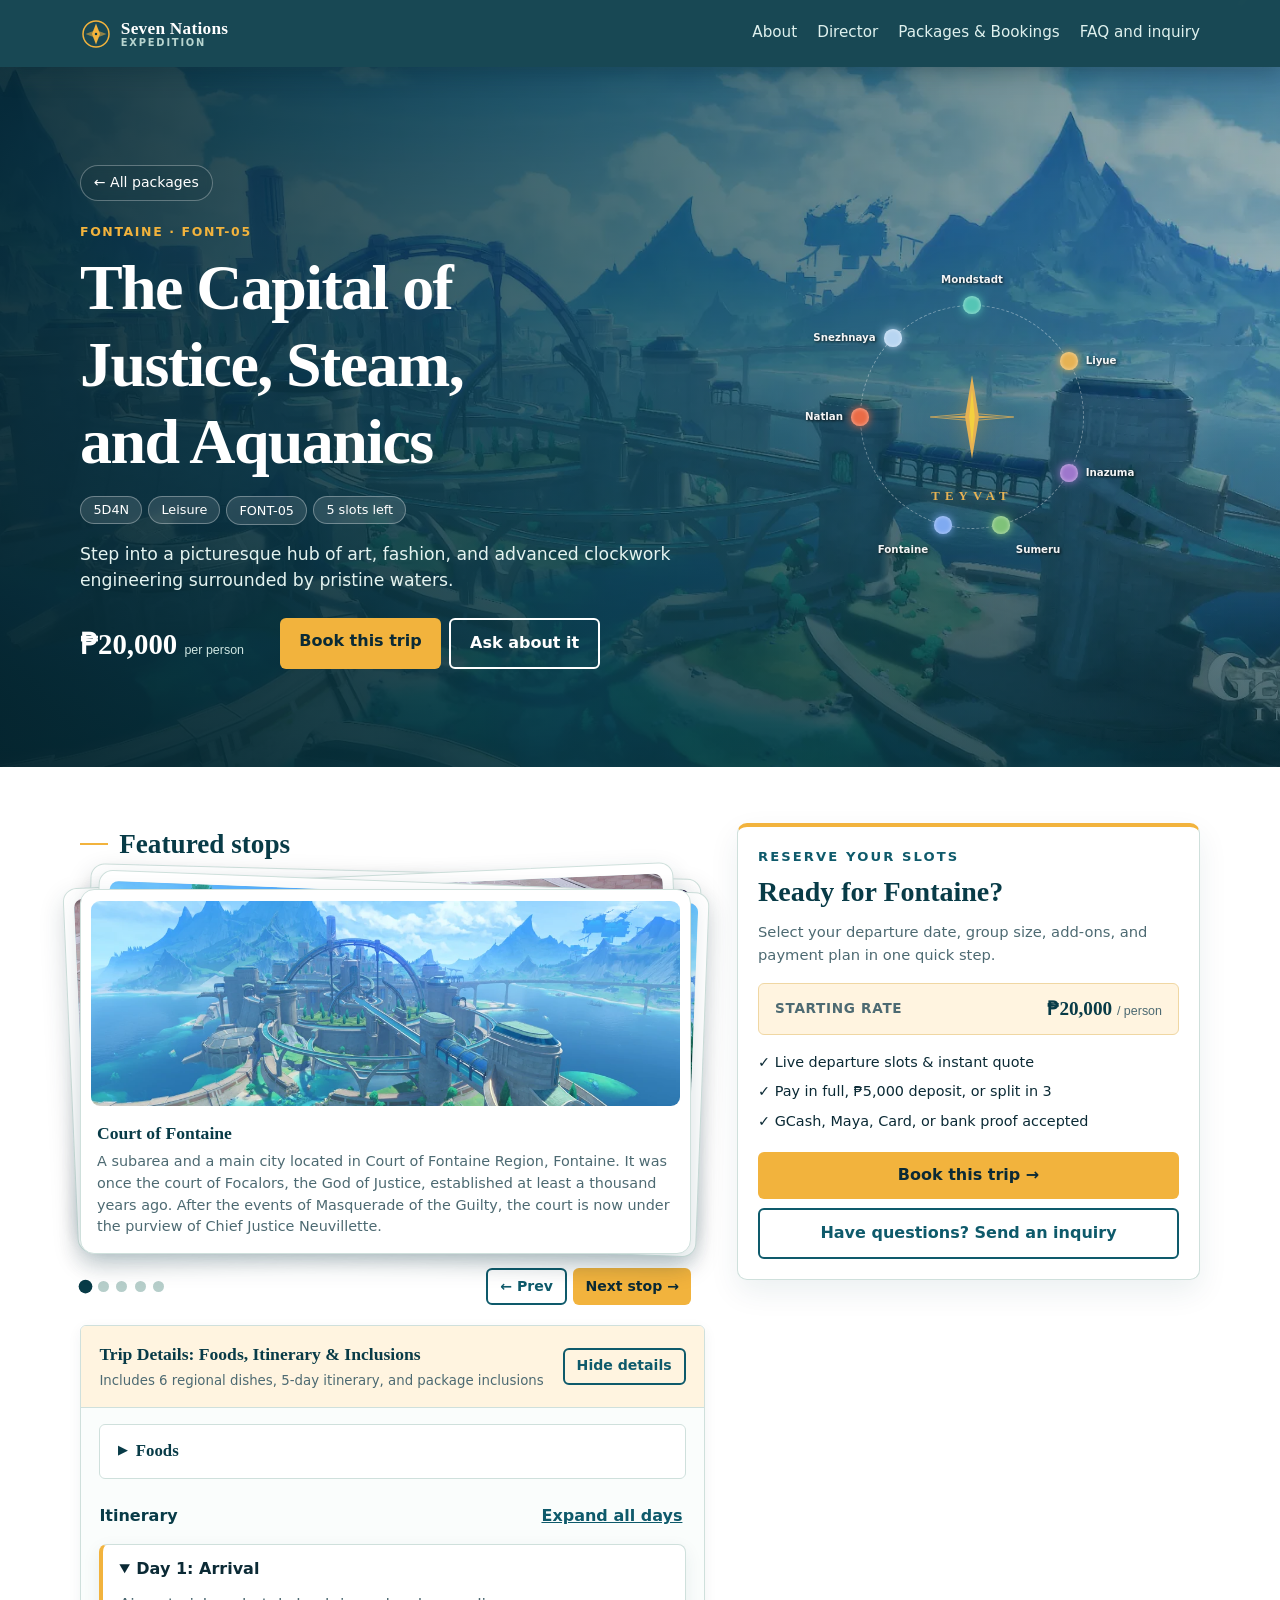
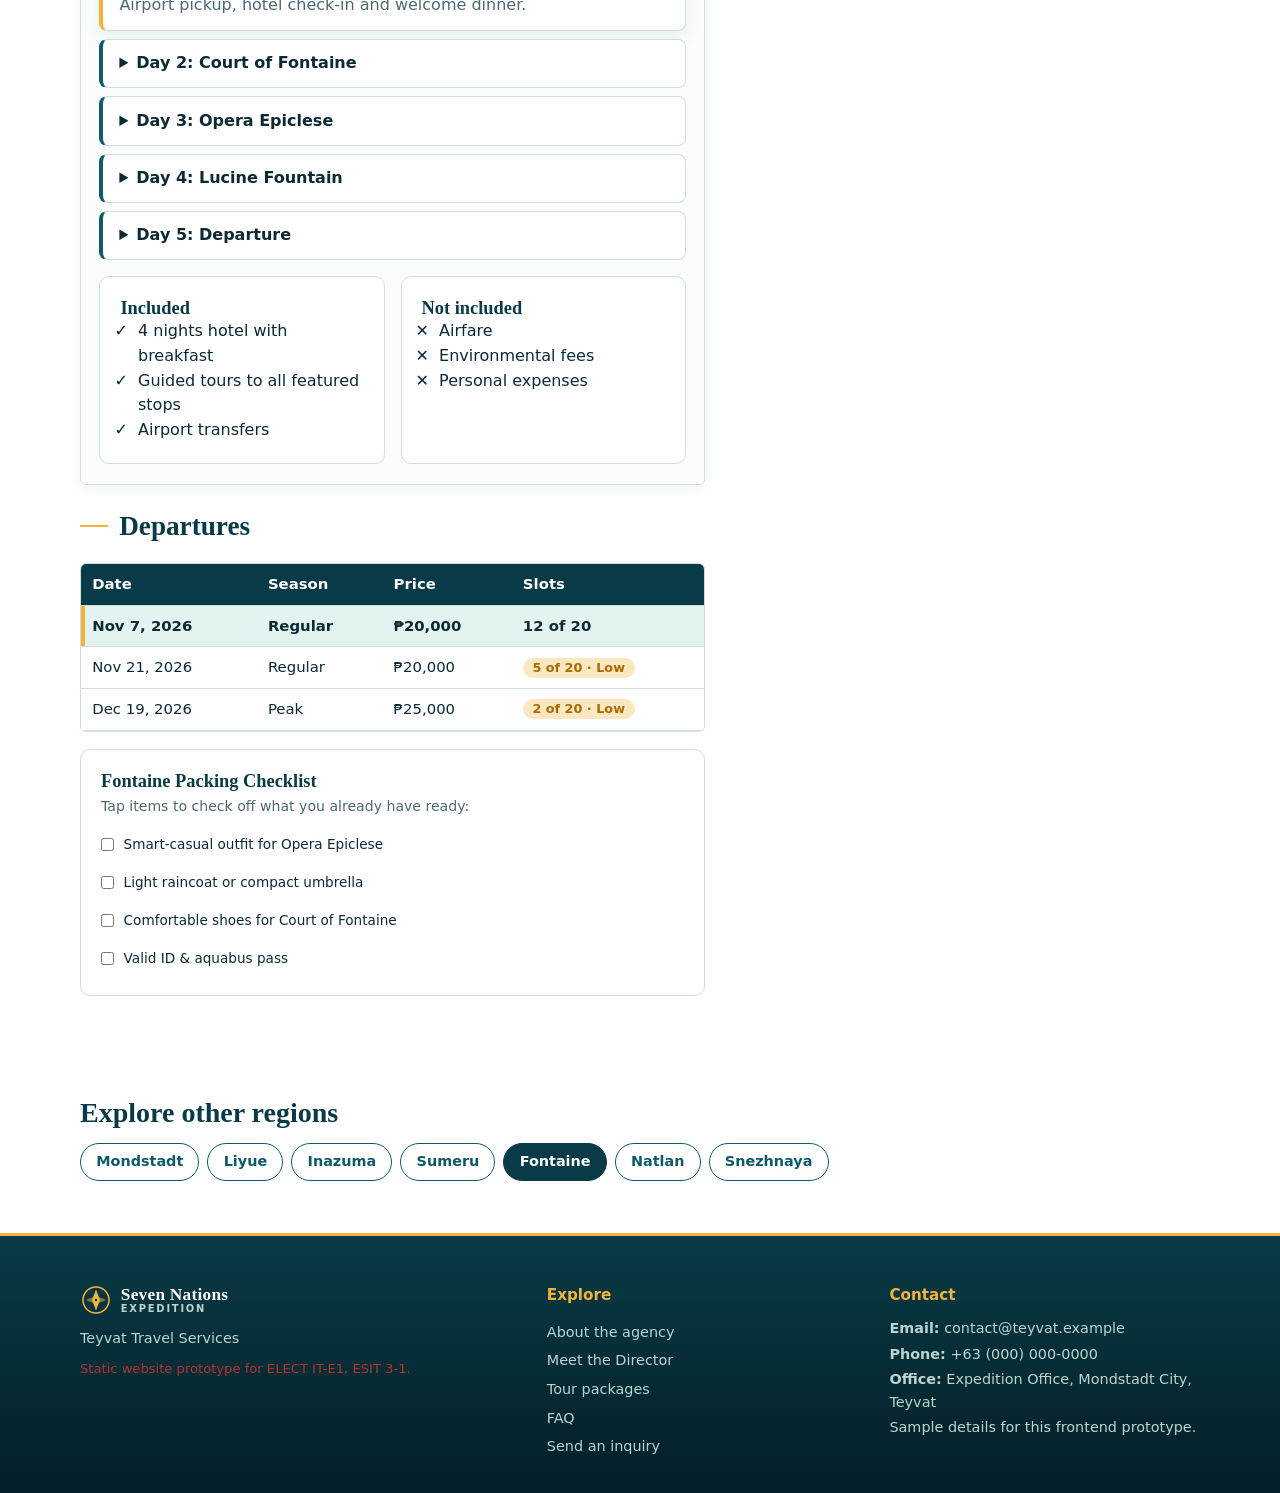
==== commit 66a28ef7: "style: refine nation page consistency" ====
--- a/html/fontaine.html
+++ b/html/fontaine.html
@@ -8,7 +8,7 @@
 <link rel="stylesheet" href="../css/style.css">
 <script src="../js/main.js" defer></script>
 </head>
-<body>
+<body class="region-page">
 
 <!-- ======================================================= 1. HEADER -->
 <header class="top"><div class="wrap">
@@ -179,22 +179,24 @@
 <!-- ======================================================= 5. FOOTER -->
 <footer class="sitefoot"><div class="wrap footgrid">
   <div>
-    <h3><img class="foot-logo" src="../image/logo-star.svg" alt="" width="28" height="28">Seven Nations Expedition</h3>
+    <h3 class="footer-brand"><svg class="brand-mark" viewBox="0 0 32 32" aria-hidden="true" focusable="false"><circle cx="16" cy="16" r="13" fill="none" stroke="currentColor" stroke-width="1.5"/><path d="M16 5.5 20 16l-4 10.5L12 16 16 5.5Z" fill="currentColor"/><path d="M5.5 16 16 12l10.5 4L16 20 5.5 16Z" fill="currentColor" opacity=".55"/><circle cx="16" cy="16" r="2" fill="#083b47" stroke="currentColor" stroke-width="1.5"/></svg><span class="brand-copy"><span>Seven Nations</span><small>Expedition</small></span></h3>
     <p>Teyvat Travel Services</p>
     <p class="notice sm">Static website prototype for ELECT IT-E1, ESIT 3-1.</p>
   </div>
   <div>
     <h4>Explore</h4>
     <a href="index.html#about">About the agency</a>
+    <a href="index.html#director">Meet the Director</a>
     <a href="index.html#packages">Tour packages</a>
     <a href="index.html#faq">FAQ</a>
     <a href="index.html#inquiry">Send an inquiry</a>
   </div>
   <div>
     <h4>Contact</h4>
-    <a href="#">Email: [agency email to be added]</a>
-    <a href="#">Phone: [contact number to be added]</a>
-    <a href="#">Office: [office address to be added]</a>
+    <p><b>Email:</b> contact@teyvat.example</p>
+    <p><b>Phone:</b> +63 (000) 000-0000</p>
+    <p><b>Office:</b> Expedition Office, Mondstadt City, Teyvat</p>
+    <p class="contact-note">Sample details for this frontend prototype.</p>
   </div>
 </div></footer>
 
--- a/css/style.css
+++ b/css/style.css
@@ -307,10 +307,17 @@
   font-size: .9rem;
   font-weight: 600;
   cursor: pointer;
-}
-.chip:hover,
-.chip:active,
-.chip:focus:not(:focus-visible) { background: #fff; }
+  transition: background .16s ease, border-color .16s ease, color .16s ease, transform .16s ease, box-shadow .16s ease;
+}
+.chip:not([aria-current="page"]):hover,
+.chip:not([aria-current="page"]):focus-visible {
+  border-color: var(--sun);
+  background: #fff4e0;
+  color: var(--deep);
+  transform: translateY(-2px);
+  box-shadow: 0 5px 12px rgba(8, 59, 71, .12);
+}
+.chip:focus-visible { outline: 2px solid var(--sun); outline-offset: 2px; }
 .toggle:checked + .chip,
 .chip[aria-current="page"] { background: var(--deep); border-color: var(--deep); color: #fff; }
 .chips a.chip { text-decoration: none; }
@@ -549,7 +556,7 @@
   filter: drop-shadow(0 0 10px rgba(230, 178, 84, .4));
   pointer-events: none;
   transform: translate(-50%, -50%) rotate(0deg);
-  transition: transform 3s cubic-bezier(.45, 0, .2, 1);
+  transition: transform .3s cubic-bezier(.45, 0, .2, 1);
 }
 .compass-needle svg { display: block; width: 100%; height: 100%; }
 .compass-mondstadt:hover ~ .compass-needle,
@@ -1085,22 +1092,23 @@
 /* 10. Region Landing Pages (Hero)
    ========================================================================== */
 .region-hero {
-  min-height: calc(100vh - var(--header-h, 72px));
-  min-height: calc(100svh - var(--header-h, 72px));
+  min-height: min(700px, calc(100vh - var(--header-h, 72px)));
+  min-height: min(700px, calc(100svh - var(--header-h, 72px)));
   display: flex;
   align-items: center;
   box-sizing: border-box;
-  padding: 1.5rem 0 2.5rem;
+  padding: 3.5rem 0;
   color: #fff;
   background:
-    linear-gradient(rgba(8, 59, 71, .38), rgba(8, 59, 71, .9)),
+    linear-gradient(90deg, rgba(5, 38, 48, .9) 0%, rgba(8, 59, 71, .72) 48%, rgba(8, 59, 71, .35) 100%),
+    linear-gradient(0deg, rgba(4, 30, 38, .58), transparent 55%),
     var(--hero) center / cover no-repeat;
 }
 .region-hero > .wrap {
   width: 100%;
   display: grid;
   grid-template-columns: minmax(0, 1.15fr) minmax(0, .85fr);
-  gap: 2rem;
+  gap: 3rem;
   align-items: center;
 }
 .region-hero-intro { grid-column: 1; min-width: 0; }
@@ -1109,20 +1117,83 @@
   grid-row: 1;
   justify-self: center;
 }
-.region-hero h1 { max-width: 22ch; margin: .3rem 0 .9rem; color: #fff; }
-.region-hero .lead { max-width: 60ch; margin: 1rem 0 1.25rem; color: #e4f3f0; font-size: 1.05rem; }
-.region-hero .tag { background: rgba(255, 255, 255, .15); border-color: rgba(255, 255, 255, .35); color: #fff; }
-.region-hero .price { color: #fff; font-size: 1.6rem; }
+.region-hero h1 {
+  max-width: 17ch;
+  margin: .55rem 0 1rem;
+  color: #fff;
+  font-size: clamp(2.7rem, 5vw, 4.25rem);
+  letter-spacing: -.025em;
+  text-wrap: balance;
+}
+.region-hero .lead { max-width: 54ch; margin: 1rem 0 1.5rem; color: #e4f3f0; font-size: 1.08rem; }
+.region-hero .tag { background: rgba(255, 255, 255, .12); border-color: rgba(255, 255, 255, .32); color: #fff; }
+.region-hero .price { color: #fff; font-size: 1.8rem; }
 .region-hero .price small { color: #cfe6e2; }
 .region-hero .btn.alt { border-color: #fff; color: #fff; }
 .region-hero .btn.alt:hover { background: transparent; color: #fff; }
 
-.back { display: inline-block; padding: .5rem 0; color: #dff1ee; text-decoration: none; }
+.back {
+  display: inline-flex;
+  align-items: center;
+  min-height: 36px;
+  padding: .35rem .8rem;
+  border: 1px solid rgba(255, 255, 255, .3);
+  border-radius: 99px;
+  color: #fff;
+  font-size: .88rem;
+  text-decoration: none;
+  background: rgba(6, 41, 51, .18);
+  backdrop-filter: blur(5px);
+}
 .back:hover { color: var(--sun); }
-.eyebrow { margin-top: 1rem; color: var(--sun); font-size: .85rem; font-weight: 600; letter-spacing: .08em; text-transform: uppercase; }
-.hero-row { display: flex; flex-wrap: wrap; align-items: center; gap: 1rem 2rem; }
-
-#regions { padding-bottom: 2rem; }
+.eyebrow { margin-top: 1.3rem; color: var(--sun); font-size: .78rem; font-weight: 700; letter-spacing: .13em; text-transform: uppercase; }
+.hero-row { display: flex; flex-wrap: wrap; align-items: center; gap: 1rem 2.25rem; }
+.region-hero .hero-compass { filter: drop-shadow(0 18px 28px rgba(0, 0, 0, .22)); }
+
+/* Region-page editorial surface and booking rail */
+.region-hero + section {
+  position: relative;
+  padding: 3.5rem 0 4.5rem;
+  background: #fff;
+}
+.region-hero + section .content > h4 {
+  display: flex;
+  align-items: center;
+  gap: .7rem;
+  margin: 0 0 1rem;
+  color: var(--deep);
+  font-family: Georgia, "Times New Roman", serif;
+  font-size: clamp(1.35rem, 2.2vw, 1.7rem);
+}
+.region-hero + section .content > h4::before {
+  width: 28px;
+  height: 2px;
+  background: var(--sun);
+  content: "";
+}
+.region-hero + section #book {
+  padding: 0;
+  border: 0;
+  border-radius: 0;
+  background: transparent;
+  box-shadow: none;
+}
+.region-hero + section #book > form > h3 {
+  margin-top: 1.35rem;
+  padding-top: 1.15rem;
+  border-top: 1px solid var(--line);
+  font-size: 1rem;
+}
+.region-hero + section #book .sum {
+  border-radius: 10px;
+  box-shadow: inset 0 1px 0 rgba(255, 255, 255, .12);
+}
+
+#regions {
+  padding-bottom: 2rem;
+  background: #fff;
+}
+.region-page .sitefoot { margin-top: 0; }
 
 
 /* 11. Trip Details and Booking (Region Pages)
@@ -1148,8 +1219,8 @@
   position: absolute;
   inset: 0;
   background: #fff;
-  border: 1px solid #000;
-  border-radius: 10px;
+  border: 1px solid var(--line);
+  border-radius: 14px;
   padding: .65rem .65rem .9rem;
   box-shadow: 0 10px 26px rgba(8, 59, 71, .16);
   transition: transform .35s cubic-bezier(.22, 1, .36, 1), opacity .3s ease, box-shadow .3s ease;
@@ -1166,12 +1237,12 @@
 
 .spot .ph {
   height: 205px;
-  border-radius: 6px;
+  border-radius: 9px;
   flex: none;
   background: var(--img, none) center / cover no-repeat, linear-gradient(135deg, #2c9db3, #bfe3dc);
 }
-.spot .cap { padding: .75rem .35rem 0; overflow-y: auto; }
-.spot h4 { margin: 0 0 .25rem; font-size: 1.05rem; }
+.spot .cap { padding: .9rem .35rem 0; overflow-y: auto; }
+.spot h4 { margin: 0 0 .25rem; font-family: Georgia, "Times New Roman", serif; font-size: 1.1rem; }
 .spot p  { font-size: .9rem; color: var(--mute); line-height: 1.5; }
 
 .spots-nav {
@@ -1307,13 +1378,14 @@
   box-shadow: 0 6px 18px rgba(8, 59, 71, .08);
 }
 
-.dep-table tbody tr { cursor: pointer; transition: background .15s; }
+.dep-table tbody tr { cursor: pointer; transition: background .15s, box-shadow .15s; }
 .dep-table tbody tr:hover { background: var(--foam); }
 .dep-table tbody tr.is-selected {
   background: #e3f3ef;
   box-shadow: inset 4px 0 0 var(--sun);
   font-weight: 600;
 }
+.dep-table tbody tr:focus-within { outline: 2px solid var(--sun); outline-offset: -2px; }
 
 /* Packing Checklist & Quick Region Switcher */
 .region-filler-card h3 { margin-bottom: .25rem; }
@@ -1331,15 +1403,15 @@
   justify-content: space-between;
   align-items: center;
   padding: .55rem .75rem;
-  border: 1px solid #000;
-  border-radius: var(--r);
+  border: 1px solid var(--line);
+  border-radius: 9px;
   background: #fff;
   color: var(--deep);
   text-decoration: none;
   font-size: .88rem;
-  transition: border-color .15s, transform .15s;
-}
-.region-mini-link:hover { border-color: #000; transform: translateY(-1px); }
+  transition: border-color .15s, transform .15s, box-shadow .15s;
+}
+.region-mini-link:hover { border-color: var(--sun); transform: translateY(-2px); box-shadow: 0 8px 18px rgba(8, 59, 71, .08); }
 .region-mini-link span { color: var(--mute); font-size: .8rem; }
 
 /* Sticky Booking Sidebar & Modal Form */
@@ -1510,9 +1582,16 @@
   font-size: .9rem;
   border-top: 3px solid var(--sun);
 }
-.foot-logo { width: 28px; height: 28px; display: inline-block; vertical-align: middle; margin-right: .4rem; }
 .footgrid { display: grid; grid-template-columns: 1.4fr 1fr 1fr; gap: 2rem; }
 .footgrid h3 { color: #fff; margin-bottom: .3rem; }
+.footgrid .footer-brand {
+  display: inline-flex;
+  align-items: center;
+  gap: .55rem;
+  margin-bottom: .45rem;
+}
+.footer-brand .brand-mark { width: 2rem; height: 2rem; color: var(--sun); }
+.footer-brand .brand-copy { color: #fff; }
 .footgrid h4 { color: var(--sun); font-size: .95rem; margin: 0 0 .6rem; }
 .footgrid a  { display: block; color: #b8d5d0; text-decoration: none; padding: .2rem 0; }
 .footgrid a:hover { color: var(--sun); }
@@ -1758,6 +1837,12 @@
   .top nav a { padding: .8rem 0; border-top: 1px solid #1c5563; }
 
   .hero { padding: 2rem 0 1.5rem; }
+  .region-hero {
+    min-height: auto;
+    padding: 2.75rem 0 3rem;
+  }
+  .region-hero h1 { max-width: 19ch; }
+  .region-hero + section { padding: 2.5rem 0 3rem; }
   .hero .wrap,
   .region-hero .wrap { grid-template-columns: 1fr; }
   .hero-intro, .hero-compass, .filter,
@@ -1829,6 +1914,12 @@
   .f3 { grid-template-columns: 1fr; gap: .5rem; }
   .filter { grid-template-columns: 1fr; }
   .hero-video { object-fit: cover; object-position: center; }
+  .region-hero { padding: 2.25rem 0 2.5rem; }
+  .region-hero h1 { font-size: clamp(2.35rem, 13vw, 3.15rem); }
+  .region-hero .lead { font-size: 1rem; }
+  .region-hero .hero-row { align-items: flex-start; gap: .9rem; }
+  .region-hero + section { padding: 2rem 0 2.5rem; }
+  .region-hero + section #book { border-radius: 11px; }
 
   .thumbs {
     grid-template-columns: repeat(2, minmax(0, 1fr));
